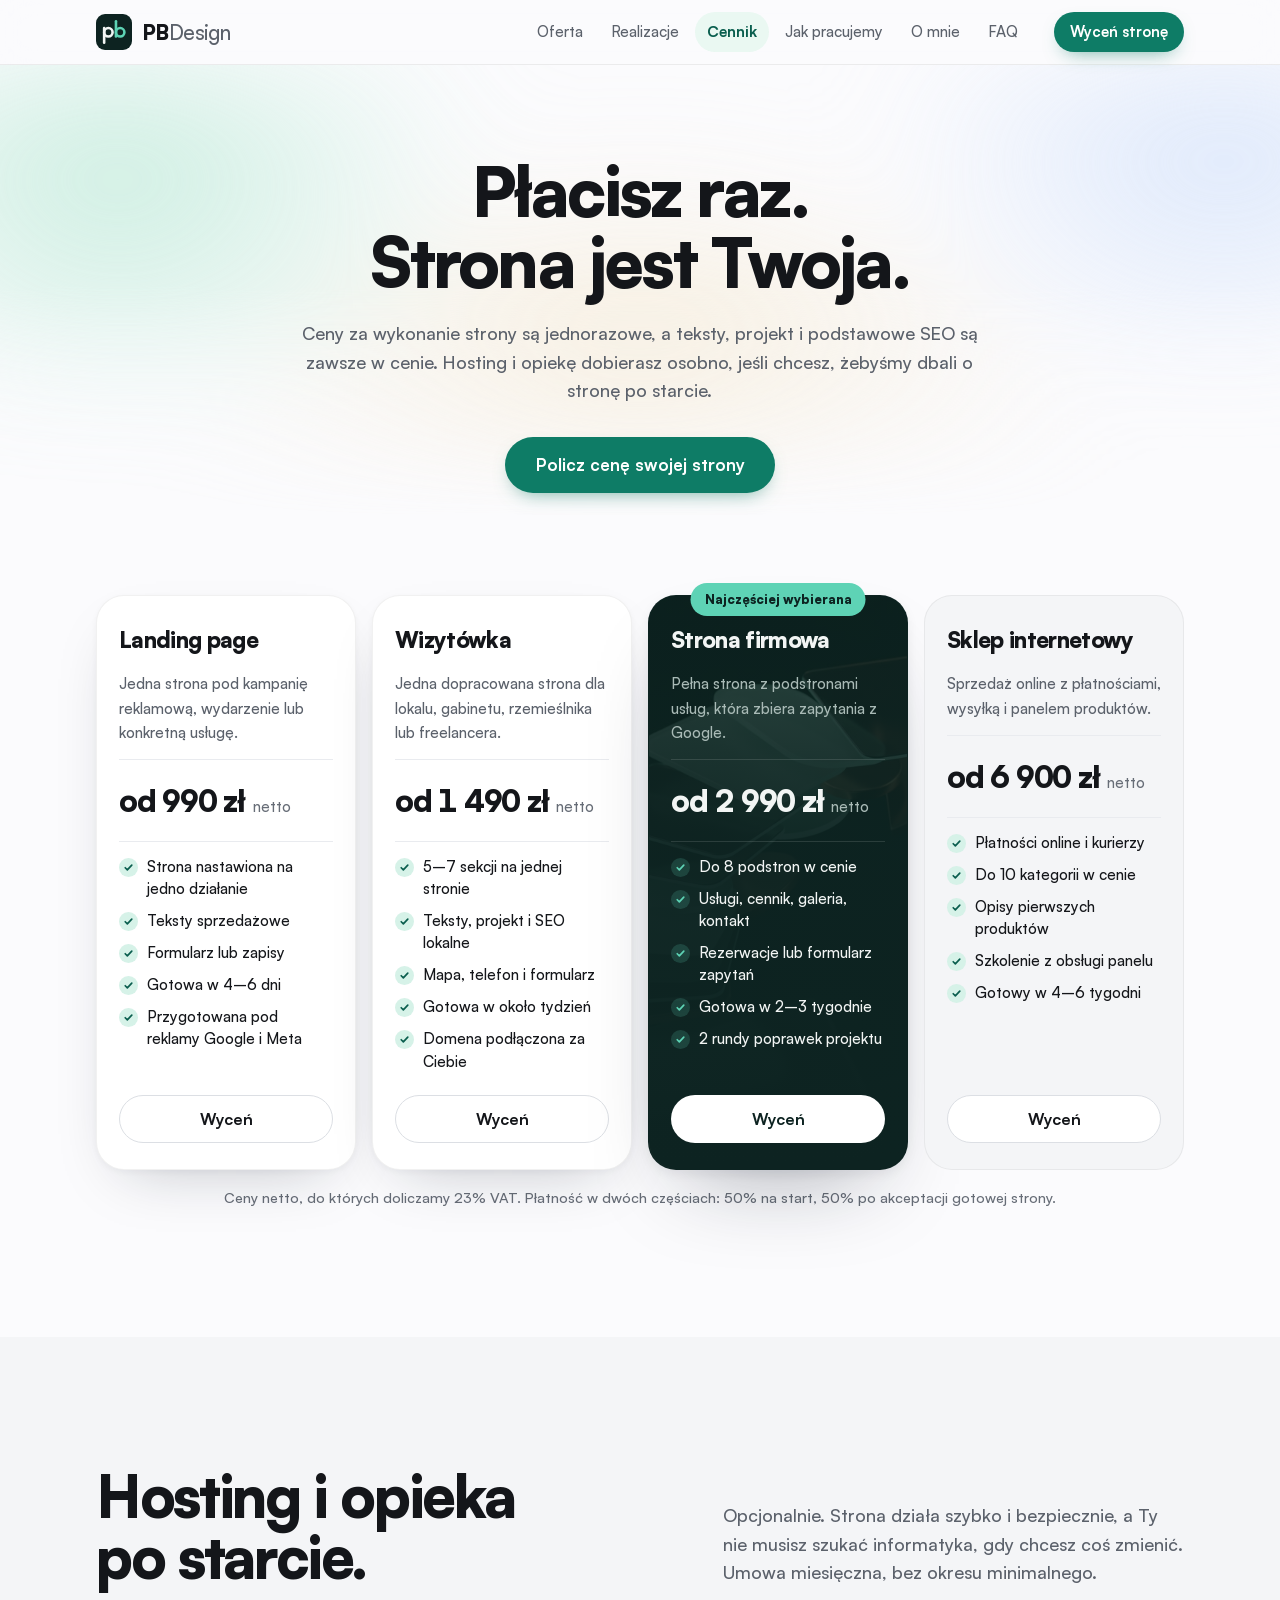
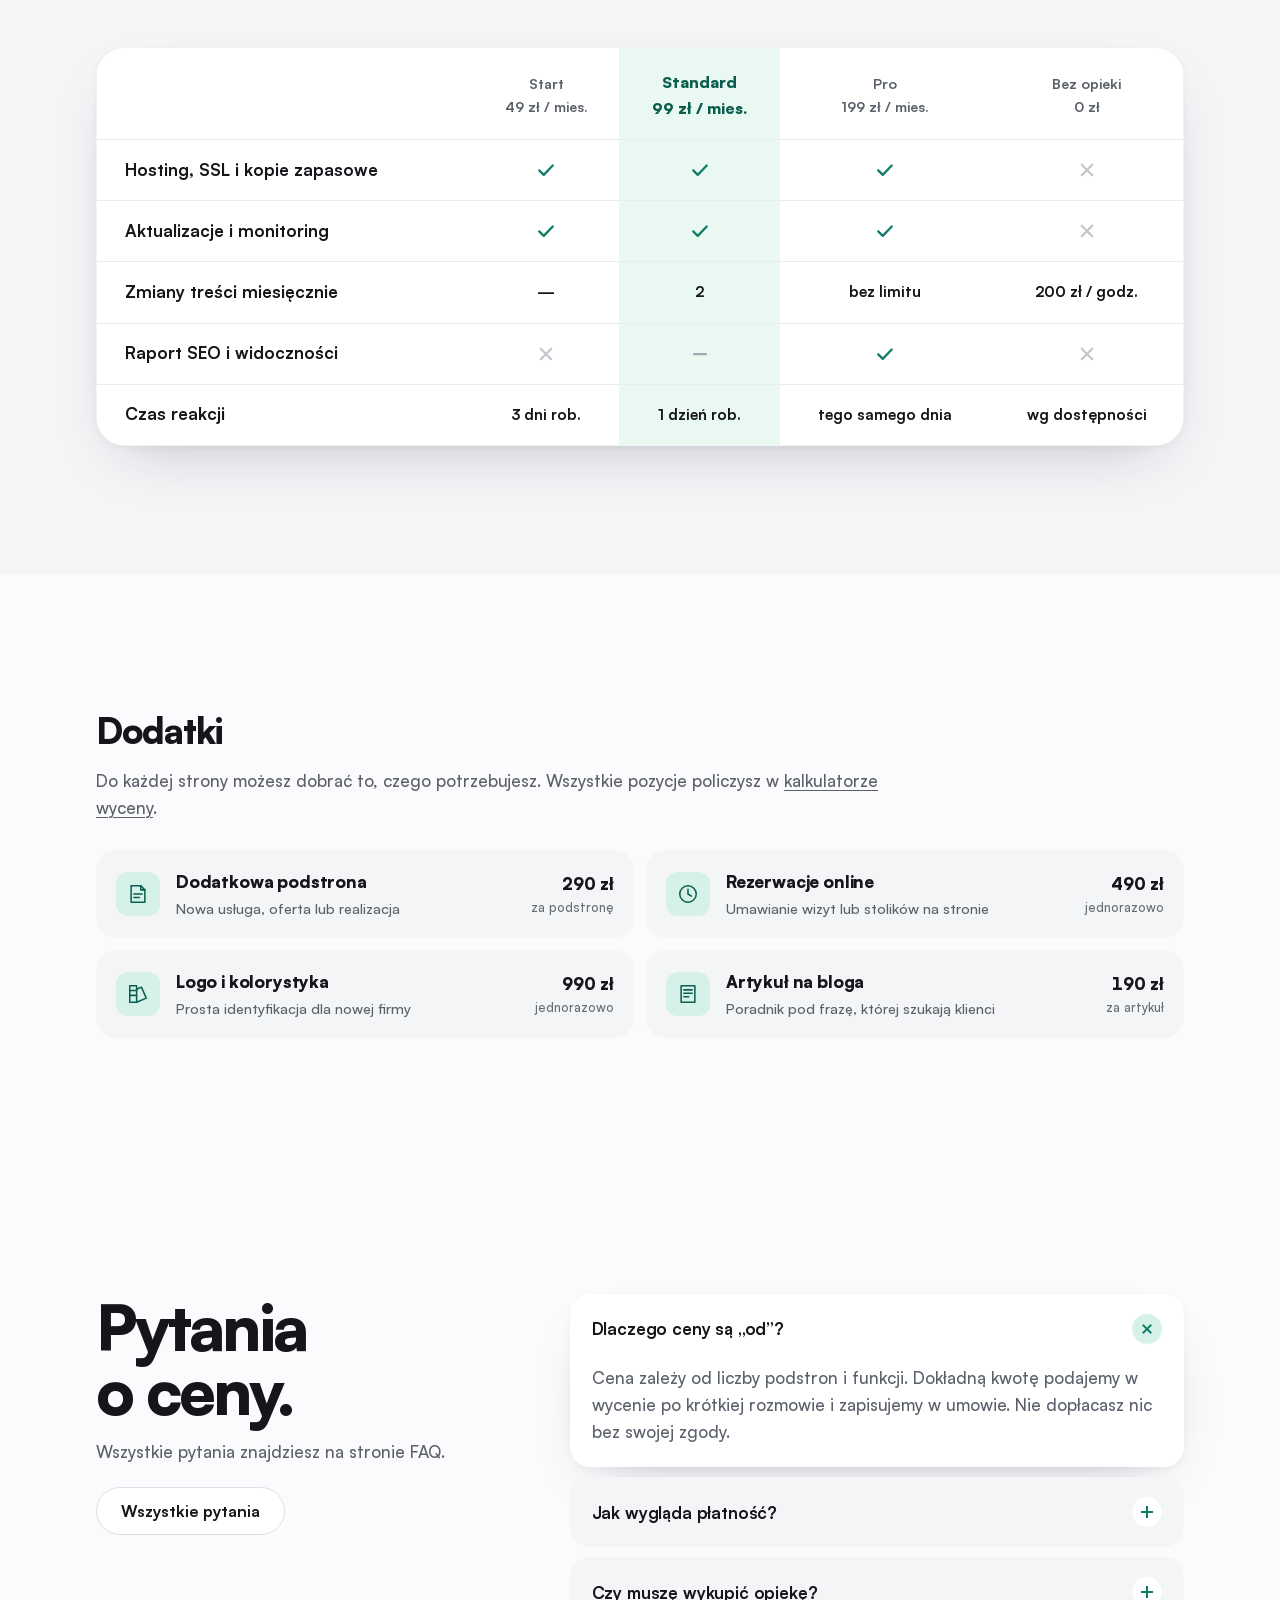
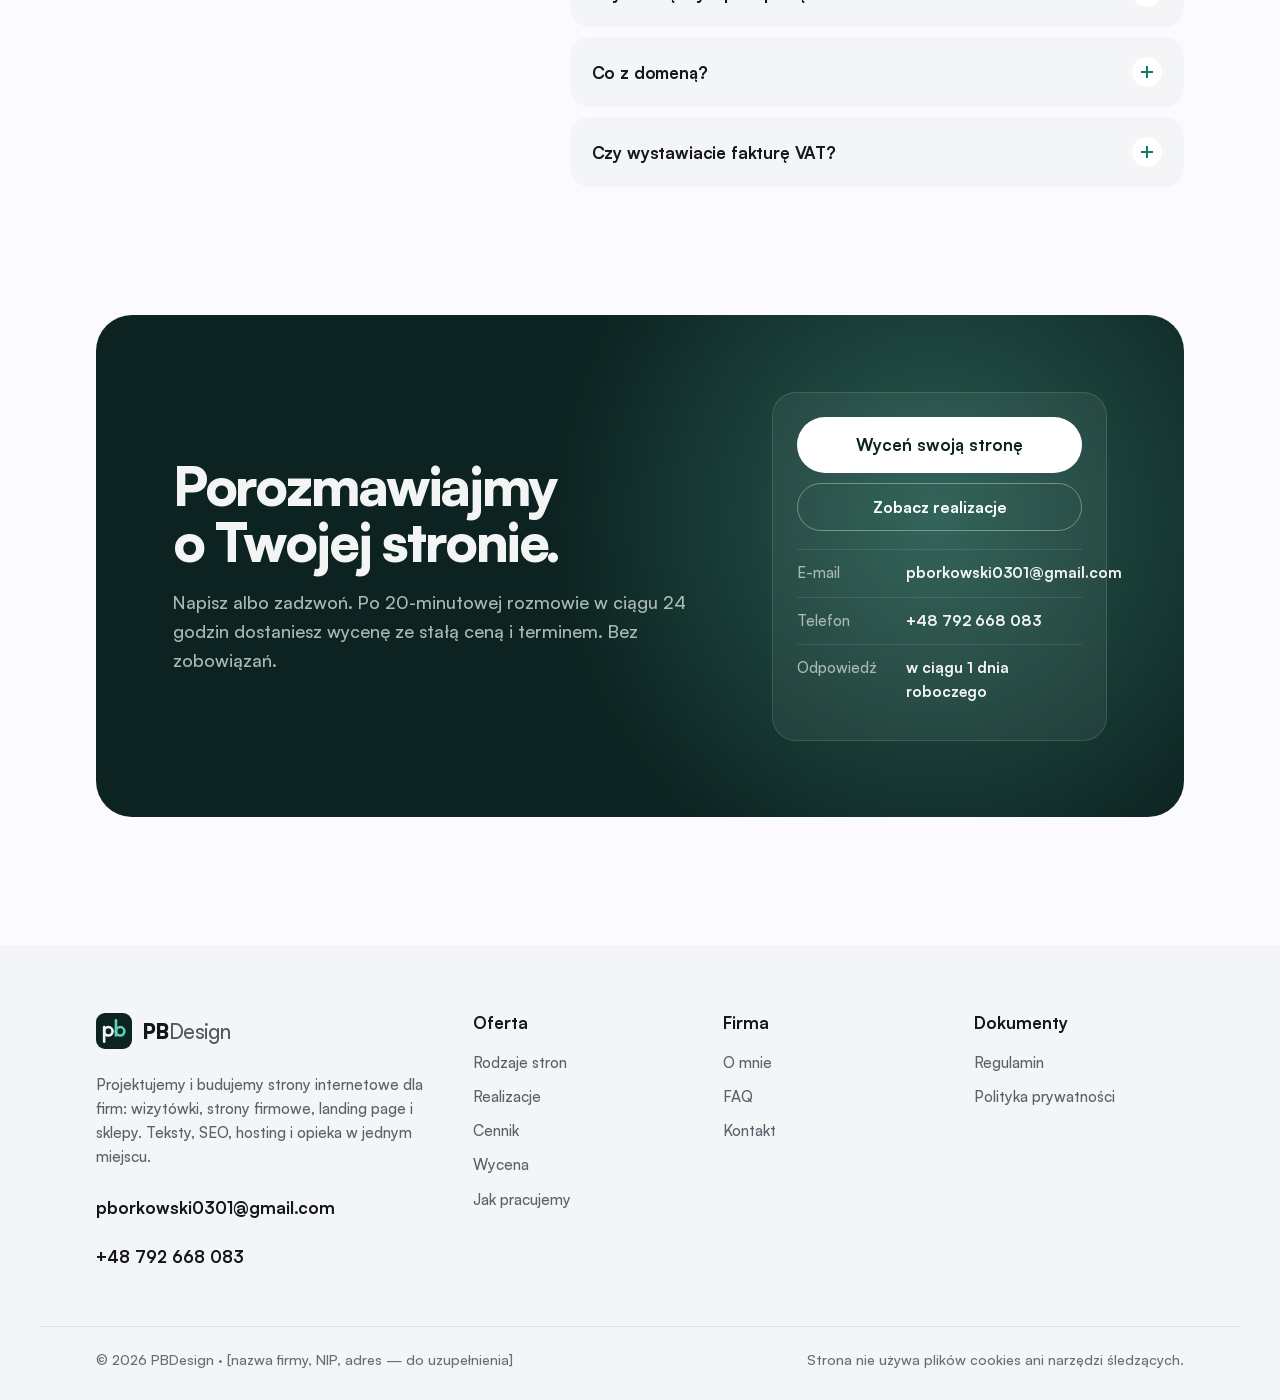
==== cennik.html @ e488c882 "PBDesign: nowa nazwa i logo" ====
<!DOCTYPE html>
<html lang="pl">
<head>
<meta charset="utf-8">
<meta name="viewport" content="width=device-width, initial-scale=1">
<title>Cennik — PBDesign | Ile kosztuje strona internetowa dla firmy</title>
<meta name="description" content="Strona wizytówka od 1 490 zł, strona firmowa od 2 990 zł, sklep internetowy od 6 900 zł netto. Teksty i SEO w cenie. Hosting i opieka od 49 zł miesięcznie.">
<link rel="canonical" href="https://borkowskiprzemo098.github.io/pbdesign/cennik.html">
<meta name="theme-color" content="#FBFBFD">
<meta property="og:type" content="website">
<meta property="og:locale" content="pl_PL">
<meta property="og:title" content="Cennik — PBDesign | Ile kosztuje strona internetowa dla firmy">
<meta property="og:description" content="Strona wizytówka od 1 490 zł, strona firmowa od 2 990 zł, sklep internetowy od 6 900 zł netto. Teksty i SEO w cenie. Hosting i opieka od 49 zł miesięcznie.">
<meta property="og:image" content="https://borkowskiprzemo098.github.io/pbdesign/assets/og.jpg">
<link rel="icon" href="assets/favicon.svg" type="image/svg+xml">
<link rel="preload" href="assets/fonts/satoshi-900.woff2" as="font" type="font/woff2" crossorigin>
<link rel="preload" href="assets/fonts/satoshi-500.woff2" as="font" type="font/woff2" crossorigin>
<link rel="stylesheet" href="styles.css">
</head>
<body class="page-cennik">
<svg width="0" height="0" class="sprite" aria-hidden="true">
  <defs>
    <symbol id="i-stats" viewBox="0 0 32 32"><path d="M5 27h22M8 22v-6M14 22V10M20 22v-9M26 22V6"/></symbol>
    <symbol id="i-consent" viewBox="0 0 32 32"><path d="M16 4 6 8v8c0 6 4.3 10.5 10 12 5.7-1.5 10-6 10-12V8L16 4Z"/><path d="m11.5 16 3.2 3.2L21 13"/></symbol>
    <symbol id="i-seo" viewBox="0 0 32 32"><circle cx="13" cy="13" r="8"/><path d="m19 19 8 8M9.5 15l3-3 2 2 3-3.5"/></symbol>
    <symbol id="i-aivis" viewBox="0 0 32 32"><path d="M3 16s5-9 13-9 13 9 13 9-5 9-13 9S3 16 3 16Z"/><path d="M16 11.5v9M11.5 16h9"/></symbol>
    <symbol id="i-cms" viewBox="0 0 32 32"><path d="M6 4h14l6 6v18H6V4Z"/><path d="M20 4v6h6M10 16h12M10 21h8"/></symbol>
    <symbol id="i-mail" viewBox="0 0 32 32"><path d="M4 7h24v18H4V7Z"/><path d="m4 8 12 10L28 8"/></symbol>
    <symbol id="i-campaign" viewBox="0 0 32 32"><path d="M5 13v6h5l11 6V7L10 13H5Z"/><path d="M10 19l2 7h4l-2-7M25 12v8"/></symbol>
    <symbol id="i-style" viewBox="0 0 32 32"><path d="M4 4h10v24H4V4Z"/><path d="M14 9l7-3 7 16-14 6"/><path d="M4 11h10M4 18h10"/></symbol>
    <symbol id="i-chat" viewBox="0 0 32 32"><path d="M4 5h18v12H11l-5 4v-4H4V5Z"/><path d="M22 11h6v12h-2v4l-5-4h-8v-2"/></symbol>
    <symbol id="i-funnel" viewBox="0 0 32 32"><path d="M4 5h24l-9 11v10l-6 3V16L4 5Z"/></symbol>
    <symbol id="i-share" viewBox="0 0 32 32"><path d="M13 19l6-6"/><path d="M11 14 8 17a4.2 4.2 0 0 0 6 6l3-3M21 18l3-3a4.2 4.2 0 0 0-6-6l-3 3"/></symbol>
    <symbol id="i-ask" viewBox="0 0 32 32"><path d="M4 5h24v17H13l-6 5v-5H4V5Z"/><path d="M10 17v-3M15 17v-6M20 17v-4"/></symbol>
    <symbol id="i-wave" viewBox="0 0 32 32"><path d="M4 16h3M9 11v10M13 7v18M17 12v8M21 9v14M25 14v4M28 16h1"/></symbol>
    <symbol id="i-plug" viewBox="0 0 32 32"><path d="M11 4v7M21 4v7M7 11h18v5a9 9 0 0 1-18 0v-5Z"/><path d="M16 25v4"/></symbol>
    <symbol id="i-lock" viewBox="0 0 32 32"><path d="M7 14h18v14H7V14Z"/><path d="M11 14V9a5 5 0 0 1 10 0v5M16 19v4"/></symbol>
    <symbol id="i-build" viewBox="0 0 32 32"><path d="M4 28h24M7 28V14l9-8 9 8v14"/><path d="M13 28v-8h6v8"/></symbol>
    <symbol id="i-data" viewBox="0 0 32 32"><ellipse cx="16" cy="7" rx="10" ry="3.5"/><path d="M6 7v18c0 2 4.5 3.5 10 3.5S26 27 26 25V7M6 16c0 2 4.5 3.5 10 3.5S26 18 26 16"/></symbol>
    <symbol id="i-people" viewBox="0 0 32 32"><circle cx="11" cy="10" r="4"/><path d="M3 26c0-5 3.6-8 8-8s8 3 8 8"/><path d="M20 15l4 4 5-7"/></symbol>
    <symbol id="i-school" viewBox="0 0 32 32"><path d="m2 12 14-6 14 6-14 6-14-6Z"/><path d="M8 15v7c2.5 2.3 5 3 8 3s5.5-.7 8-3v-7M28 13v9"/></symbol>
    <symbol id="i-yes" viewBox="0 0 32 32"><path d="m7 16.5 6 6L25 10"/></symbol>
    <symbol id="i-no" viewBox="0 0 32 32"><path d="m9 9 14 14M23 9 9 23"/></symbol>
    <symbol id="i-part" viewBox="0 0 32 32"><path d="M8 16h16"/></symbol>
    <symbol id="i-arrow" viewBox="0 0 32 32"><path d="M5 16h21M18 8l8 8-8 8"/></symbol>
    <symbol id="i-chev" viewBox="0 0 32 32"><path d="m12 7 9 9-9 9"/></symbol>
    <symbol id="i-flag" viewBox="0 0 32 32"><path d="M7 29V4M7 5h17l-4 6 4 6H7"/></symbol>
    <symbol id="i-users" viewBox="0 0 32 32"><circle cx="12" cy="11" r="4.5"/><path d="M3 27c0-5 4-8.5 9-8.5s9 3.5 9 8.5M21 6.5a4.5 4.5 0 0 1 0 9M24 19c3 1 5 3.8 5 8"/></symbol>
    <symbol id="i-key" viewBox="0 0 32 32"><circle cx="10" cy="20" r="6"/><path d="m14.5 15.5 12-12M22 8l4 4M18.5 11.5l3 3"/></symbol>
    <symbol id="i-cart" viewBox="0 0 32 32"><path d="M3 5h4l3 15h15l3-10H9"/><circle cx="12" cy="26" r="2"/><circle cx="23" cy="26" r="2"/></symbol>
    <symbol id="i-sheet" viewBox="0 0 32 32"><path d="M5 5h22v22H5V5Z"/><path d="M5 12h22M5 19h22M13 5v22"/></symbol>
    <symbol id="i-bell" viewBox="0 0 32 32"><path d="M8 22V14a8 8 0 0 1 16 0v8l2 3H6l2-3Z"/><path d="M13 28h6"/></symbol>
    <symbol id="i-spark" viewBox="0 0 32 32"><path d="M16 3v7M16 22v7M3 16h7M22 16h7M7 7l5 5M20 20l5 5M25 7l-5 5M12 20l-5 5"/></symbol>
    <symbol id="logo-mark" viewBox="0 0 64 64"><rect width="64" height="64" rx="16" fill="#0D2321"/><g fill="none" stroke-width="4.6" stroke-linecap="round"><path d="M14.5 25v26" stroke="#F2F5F4"/><circle cx="22" cy="32.5" r="7.5" stroke="#F2F5F4"/><path d="M35.5 13v27" stroke="#5ED3B5"/><circle cx="43" cy="32.5" r="7.5" stroke="#5ED3B5"/></g></symbol>
    <symbol id="i-cup" viewBox="0 0 32 32"><path d="M5 12h18v7a7 7 0 0 1-7 7h-4a7 7 0 0 1-7-7v-7Z"/><path d="M23 14h2a3 3 0 0 1 0 6h-2M10 4v4M15 3v5M20 4v4"/></symbol>
    <symbol id="i-bag" viewBox="0 0 32 32"><path d="M8 11a8 8 0 0 1 16 0v15a2 2 0 0 1-2 2H10a2 2 0 0 1-2-2V11Z"/><path d="M12 6V4h8v2M12 18h8v5h-8z"/></symbol>
    <symbol id="i-lamp" viewBox="0 0 32 32"><path d="M9 28h14M16 28V18l-6-8"/><path d="M6 6l8 2-4 7-6-3 2-6Z"/><path d="M12 16l3 3"/></symbol>
    <symbol id="i-copy" viewBox="0 0 32 32"><path d="M10 10h16v18H10z"/><path d="M6 22V4h14"/></symbol>
    <symbol id="i-link" viewBox="0 0 32 32"><path d="M13 19l6-6"/><path d="M11 14 8 17a4.2 4.2 0 0 0 6 6l3-3M21 18l3-3a4.2 4.2 0 0 0-6-6l-3 3"/></symbol>
    <symbol id="i-google" viewBox="0 0 32 32"><circle cx="14" cy="14" r="9"/><path d="m21 21 7 7"/></symbol>
    <symbol id="i-blog" viewBox="0 0 32 32"><path d="M6 4h20v24H6z"/><path d="M10 10h12M10 15h12M10 20h7"/></symbol>
    <symbol id="i-clock" viewBox="0 0 32 32"><circle cx="16" cy="16" r="12"/><path d="M16 9v7l5 3"/></symbol>
  </defs>
</svg>
<a class="skip" href="#main">Przejdź do treści</a>
<header class="bar" id="top">
  <div class="bar__in">
    <a class="brand" href="index.html">
      <svg class="brand__logo" aria-hidden="true"><use href="#logo-mark"/></svg><span class="brand__word">PB<span>Design</span></span>
    </a>
    <nav class="nav" id="nav" aria-label="Główna nawigacja">
      <a href="index.html#oferta" data-nav="oferta">Oferta</a>
      <a href="realizacje.html" data-nav="realizacje">Realizacje</a>
      <a href="cennik.html" data-nav="cennik" aria-current="page">Cennik</a>
      <a href="index.html#jak-pracujemy" data-nav="proces">Jak pracujemy</a>
      <a href="o-mnie.html" data-nav="o-mnie">O mnie</a>
      <a href="faq.html" data-nav="faq">FAQ</a>
      <a class="nav__cta" href="wycena.html">Wyceń stronę</a>
    </nav>
    <a class="pill pill--accent pill--sm bar__cta" href="wycena.html">Wyceń stronę</a>
    <button class="burger" type="button" aria-expanded="false" aria-controls="nav" aria-label="Otwórz menu"><span></span><span></span></button>
  </div>
</header>

<main id="main">
<section class="phero" aria-labelledby="price-h">
  <div class="hero__glow" aria-hidden="true"></div>
  <div class="wrap">
    <h1 id="price-h">Płacisz raz. Strona jest Twoja.</h1>
    <p class="phero__lead">Ceny za wykonanie strony są jednorazowe, a teksty, projekt i podstawowe SEO są zawsze w cenie. Hosting i opiekę dobierasz osobno, jeśli chcesz, żebyśmy dbali o stronę po starcie.</p>
    <div class="hero__actions"><a class="pill pill--accent pill--lg" href="wycena.html">Policz cenę swojej strony</a></div>
  </div>
</section>

<section class="sec sec--tight" aria-labelledby="plans-h">
  <div class="wrap">
    <h2 id="plans-h" class="sr">Rodzaje stron</h2>
    <div class="plans plans--4">
      <article class="plan">
        <h3>Landing page</h3>
        <p class="plan__for">Jedna strona pod kampanię reklamową, wydarzenie lub konkretną usługę.</p>
        <p class="plan__price"><b>od 990 zł</b><span>netto</span></p>
        <ul><li>Strona nastawiona na jedno działanie</li><li>Teksty sprzedażowe</li><li>Formularz lub zapisy</li><li>Gotowa w 4–6 dni</li><li>Przygotowana pod reklamy Google i Meta</li></ul>
        <a class="pill pill--ghost" href="wycena.html">Wyceń</a>
      </article>
      <article class="plan">
        <h3>Wizytówka</h3>
        <p class="plan__for">Jedna dopracowana strona dla lokalu, gabinetu, rzemieślnika lub freelancera.</p>
        <p class="plan__price"><b>od 1 490 zł</b><span>netto</span></p>
        <ul><li>5–7 sekcji na jednej stronie</li><li>Teksty, projekt i SEO lokalne</li><li>Mapa, telefon i formularz</li><li>Gotowa w około tydzień</li><li>Domena podłączona za Ciebie</li></ul>
        <a class="pill pill--ghost" href="wycena.html">Wyceń</a>
      </article>
      <article class="plan plan--hot plan--vid">
        <video class="plan__vid" muted loop playsinline preload="none" poster="assets/video/cards.jpg" aria-hidden="true"><source src="assets/video/cards.mp4" type="video/mp4"></video>
        <span class="plan__badge">Najczęściej wybierana</span>
        <h3>Strona firmowa</h3>
        <p class="plan__for">Pełna strona z podstronami usług, która zbiera zapytania z Google.</p>
        <p class="plan__price"><b>od 2 990 zł</b><span>netto</span></p>
        <ul><li>Do 8 podstron w cenie</li><li>Usługi, cennik, galeria, kontakt</li><li>Rezerwacje lub formularz zapytań</li><li>Gotowa w 2–3 tygodnie</li><li>2 rundy poprawek projektu</li></ul>
        <a class="pill pill--light" href="wycena.html">Wyceń</a>
      </article>
      <article class="plan plan--agency">
        <h3>Sklep internetowy</h3>
        <p class="plan__for">Sprzedaż online z płatnościami, wysyłką i panelem produktów.</p>
        <p class="plan__price"><b>od 6 900 zł</b><span>netto</span></p>
        <ul><li>Płatności online i kurierzy</li><li>Do 10 kategorii w cenie</li><li>Opisy pierwszych produktów</li><li>Szkolenie z obsługi panelu</li><li>Gotowy w 4–6 tygodni</li></ul>
        <a class="pill pill--ghost" href="wycena.html">Wyceń</a>
      </article>
    </div>
    <p class="vat">Ceny netto, do których doliczamy 23% VAT. Płatność w dwóch częściach: 50% na start, 50% po akceptacji gotowej strony.</p>
  </div>
</section>

<section class="sec sec--grey" aria-labelledby="care-h">
  <div class="wrap">
    <div class="head">
      <h2 id="care-h">Hosting i opieka po starcie.</h2>
      <p>Opcjonalnie. Strona działa szybko i bezpiecznie, a Ty nie musisz szukać informatyka, gdy chcesz coś zmienić. Umowa miesięczna, bez okresu minimalnego.</p>
    </div>
    <div class="cmp-wrap" tabindex="0" role="region" aria-label="Porównanie pakietów opieki">
      <table class="cmp cmp--plans">
        <thead><tr><th scope="col"><span class="sr">Co obejmuje</span></th><th scope="col">Start<br>49 zł / mies.</th><th scope="col" class="us">Standard<br>99 zł / mies.</th><th scope="col">Pro<br>199 zł / mies.</th><th scope="col">Bez opieki<br>0 zł</th></tr></thead>
        <tbody>
          <tr><th scope="row">Hosting, SSL i kopie zapasowe</th><td data-l="Start"><svg class="mk mk--yes" role="img" aria-label="tak"><use href="#i-yes"/></svg></td><td class="us" data-l="Standard"><svg class="mk mk--yes" role="img" aria-label="tak"><use href="#i-yes"/></svg></td><td data-l="Pro"><svg class="mk mk--yes" role="img" aria-label="tak"><use href="#i-yes"/></svg></td><td data-l="Bez opieki"><svg class="mk mk--no" role="img" aria-label="nie, przekazujemy pliki"><use href="#i-no"/></svg></td></tr>
          <tr><th scope="row">Aktualizacje i monitoring</th><td data-l="Start"><svg class="mk mk--yes" role="img" aria-label="tak"><use href="#i-yes"/></svg></td><td class="us" data-l="Standard"><svg class="mk mk--yes" role="img" aria-label="tak"><use href="#i-yes"/></svg></td><td data-l="Pro"><svg class="mk mk--yes" role="img" aria-label="tak"><use href="#i-yes"/></svg></td><td data-l="Bez opieki"><svg class="mk mk--no" role="img" aria-label="nie"><use href="#i-no"/></svg></td></tr>
          <tr><th scope="row">Zmiany treści miesięcznie</th><td data-l="Start">—</td><td class="us" data-l="Standard"><b>2</b></td><td data-l="Pro">bez limitu</td><td data-l="Bez opieki">200 zł / godz.</td></tr>
          <tr><th scope="row">Raport SEO i widoczności</th><td data-l="Start"><svg class="mk mk--no" role="img" aria-label="nie"><use href="#i-no"/></svg></td><td class="us" data-l="Standard"><svg class="mk mk--part" role="img" aria-label="co kwartał"><use href="#i-part"/></svg></td><td data-l="Pro"><svg class="mk mk--yes" role="img" aria-label="co miesiąc"><use href="#i-yes"/></svg></td><td data-l="Bez opieki"><svg class="mk mk--no" role="img" aria-label="nie"><use href="#i-no"/></svg></td></tr>
          <tr><th scope="row">Czas reakcji</th><td data-l="Start">3 dni rob.</td><td class="us" data-l="Standard">1 dzień rob.</td><td data-l="Pro">tego samego dnia</td><td data-l="Bez opieki">wg dostępności</td></tr>
        </tbody>
      </table>
    </div>
  </div>
</section>

<section class="sec" aria-labelledby="add-h">
  <div class="wrap">
    <h2 id="add-h" class="sub-h">Dodatki</h2>
    <p class="sub-p">Do każdej strony możesz dobrać to, czego potrzebujesz. Wszystkie pozycje policzysz w <a href="wycena.html">kalkulatorze wyceny</a>.</p>
    <div class="addons">
      <div class="addon addon--g"><span class="tile-ic"><svg class="ic"><use href="#i-cms"/></svg></span><div><h3>Dodatkowa podstrona</h3><p>Nowa usługa, oferta lub realizacja</p></div><b>290 zł<small>za podstronę</small></b></div>
      <div class="addon addon--g"><span class="tile-ic"><svg class="ic"><use href="#i-clock"/></svg></span><div><h3>Rezerwacje online</h3><p>Umawianie wizyt lub stolików na stronie</p></div><b>490 zł<small>jednorazowo</small></b></div>
      <div class="addon addon--g"><span class="tile-ic"><svg class="ic"><use href="#i-style"/></svg></span><div><h3>Logo i kolorystyka</h3><p>Prosta identyfikacja dla nowej firmy</p></div><b>990 zł<small>jednorazowo</small></b></div>
      <div class="addon addon--g"><span class="tile-ic"><svg class="ic"><use href="#i-blog"/></svg></span><div><h3>Artykuł na bloga</h3><p>Poradnik pod frazę, której szukają klienci</p></div><b>190 zł<small>za artykuł</small></b></div>
    </div>
  </div>
</section>

<section class="sec" aria-labelledby="pfaq-h">
  <div class="wrap faq">
    <div class="faq__head">
      <h2 id="pfaq-h">Pytania o ceny.</h2>
      <p>Wszystkie pytania znajdziesz na stronie FAQ.</p>
      <a class="pill pill--ghost" href="faq.html">Wszystkie pytania</a>
    </div>
    <div class="faq__list">
      <details open><summary>Dlaczego ceny są „od”?</summary><p>Cena zależy od liczby podstron i funkcji. Dokładną kwotę podajemy w wycenie po krótkiej rozmowie i zapisujemy w umowie. Nie dopłacasz nic bez swojej zgody.</p></details>
      <details><summary>Jak wygląda płatność?</summary><p>50% przy podpisaniu umowy, 50% po akceptacji gotowej strony, przed publikacją. Przy sklepach możliwy podział na trzy raty.</p></details>
      <details><summary>Czy muszę wykupić opiekę?</summary><p>Nie. Możesz przenieść stronę na własny hosting, przekażemy wszystkie pliki i dostępy.</p></details>
      <details><summary>Co z domeną?</summary><p>Domena jest rejestrowana na Ciebie. Jeśli już ją masz, podłączymy ją. Nową pomożemy kupić; to zwykle kilkadziesiąt złotych rocznie.</p></details>
      <details><summary>Czy wystawiacie fakturę VAT?</summary><p>Tak, po każdej płatności.</p></details>
    </div>
  </div>
</section>
<section class="cta-sec" id="kontakt" aria-labelledby="cta-h">
  <div class="wrap">
    <div class="cta">
      <div class="cta__copy">
        <h2 id="cta-h">Porozmawiajmy o Twojej stronie.</h2>
        <p>Napisz albo zadzwoń. Po 20-minutowej rozmowie w ciągu 24 godzin dostaniesz wycenę ze stałą ceną i terminem. Bez zobowiązań.</p>
      </div>
      <div class="cta__card">
        <a class="pill pill--light pill--lg pill--block" href="wycena.html">Wyceń swoją stronę</a>
        <a class="pill pill--outline-light pill--block" href="realizacje.html">Zobacz realizacje</a>
        <dl>
          <div><dt>E-mail</dt><dd><a href="mailto:pborkowski0301@gmail.com">pborkowski0301@gmail.com</a></dd></div>
          <div><dt>Telefon</dt><dd><a href="tel:+48792668083">+48 792 668 083</a></dd></div>
          <div><dt>Odpowiedź</dt><dd>w ciągu 1 dnia roboczego</dd></div>
        </dl>
      </div>
    </div>
  </div>
</section>

</main>
<footer class="foot">
  <div class="wrap foot__grid">
    <div>
      <a class="brand" href="index.html"><svg class="brand__logo" aria-hidden="true"><use href="#logo-mark"/></svg><span class="brand__word">PB<span>Design</span></span></a>
      <p class="foot__about">Projektujemy i budujemy strony internetowe dla firm: wizytówki, strony firmowe, landing page i sklepy. Teksty, SEO, hosting i opieka w jednym miejscu.</p>
      <p class="foot__contact"><a href="mailto:pborkowski0301@gmail.com">pborkowski0301@gmail.com</a><a href="tel:+48792668083">+48 792 668 083</a></p>
    </div>
    <nav aria-label="Oferta"><p class="foot__h">Oferta</p><a href="index.html#oferta">Rodzaje stron</a><a href="realizacje.html">Realizacje</a><a href="cennik.html">Cennik</a><a href="wycena.html">Wycena</a><a href="index.html#jak-pracujemy">Jak pracujemy</a></nav>
    <nav aria-label="Firma"><p class="foot__h">Firma</p><a href="o-mnie.html">O mnie</a><a href="faq.html">FAQ</a><a href="#kontakt">Kontakt</a></nav>
    <nav aria-label="Dokumenty"><p class="foot__h">Dokumenty</p><a href="regulamin.html">Regulamin</a><a href="polityka-prywatnosci.html">Polityka prywatności</a></nav>
  </div>
  <div class="wrap foot__legal"><span>© 2026 PBDesign · [nazwa firmy, NIP, adres — do uzupełnienia]</span><span>Strona nie używa plików cookies ani narzędzi śledzących.</span></div>
</footer>


<script src="app.js" defer></script>
</body>
</html>
---- styles.css ----
/* MODERA — jasny bento (inspiracja: oryginał + portfolio PBDesign) */
@font-face{font-family:"Satoshi";src:url(assets/fonts/satoshi-500.woff2) format("woff2");font-weight:400 500;font-style:normal;font-display:swap}
@font-face{font-family:"Satoshi";src:url(assets/fonts/satoshi-700.woff2) format("woff2");font-weight:600 700;font-style:normal;font-display:swap}
@font-face{font-family:"Satoshi";src:url(assets/fonts/satoshi-900.woff2) format("woff2");font-weight:800 900;font-style:normal;font-display:swap}
@view-transition{navigation:auto}
::view-transition-old(root),::view-transition-new(root){animation-duration:.28s;animation-timing-function:cubic-bezier(.22,1,.36,1)}
:root{
  --paper:#FBFBFD;
  --grey:#F4F5F7;
  --grey-2:#E9EBEF;
  --line:#DCDFE4;
  --ink:#14161A;
  --ink-2:#5B616B;
  --ink-3:#676D77;
  --accent:#0E7C66;
  --accent-deep:#0A5E4E;
  --accent-hi:#5ED3B5;
  --mint:#D6F2E8;
  --mint-2:#EAF8F2;
  --sky:#DDE8FB;
  --dark:#0D2321;
  --dark-2:#14332F;
  --on-dark:#F2F5F4;
  --on-dark-2:#A9BAB6;
  --up:#0E7C66;
  --down:#C2410C;

  --f:"Satoshi",-apple-system,BlinkMacSystemFont,"Segoe UI",system-ui,sans-serif;
  --wrap:1200px;
  --gut:clamp(16px,5vw,56px);
  --sec:clamp(80px,10vw,140px);
  --r:28px;
  --r-sm:18px;
  --ease:cubic-bezier(.22,1,.36,1);
  --shadow:0 2px 6px rgba(16,24,40,.04),0 24px 60px -30px rgba(16,24,40,.28);
  --shadow-lg:0 4px 12px rgba(16,24,40,.06),0 40px 90px -40px rgba(16,24,40,.38);
  color-scheme:light;
}
*,*::before,*::after{box-sizing:border-box}
html{scroll-behavior:smooth;scroll-padding-top:80px;-webkit-text-size-adjust:100%}
body{margin:0;background:var(--paper);color:var(--ink);font:500 1.0625rem/1.6 var(--f);-webkit-font-smoothing:antialiased;overflow-x:hidden}
img,video,svg{display:block;max-width:100%}
a{color:inherit;text-underline-offset:.2em}
h1,h2,h3{margin:0;font-weight:900;letter-spacing:-.03em;text-wrap:balance}
p{margin:0}
::selection{background:var(--accent);color:#fff}
:focus-visible{outline:3px solid var(--accent);outline-offset:3px}
.sec--dark :focus-visible,.cta :focus-visible{outline-color:var(--accent-hi)}
html{scrollbar-color:#C4C8CF var(--paper)}
::-webkit-scrollbar{width:11px;height:11px}
::-webkit-scrollbar-track{background:var(--paper)}
::-webkit-scrollbar-thumb{background:#C4C8CF;border-radius:99px;border:3px solid var(--paper)}
.sr{position:absolute;width:1px;height:1px;overflow:hidden;clip:rect(0 0 0 0);white-space:nowrap}
.skip{position:absolute;left:12px;top:-60px;z-index:100;background:var(--ink);color:#fff;padding:10px 16px;border-radius:99px;font-weight:700}
.skip:focus{top:12px}
.sprite{position:absolute}
.ic{width:1.1em;height:1.1em;fill:none;stroke:currentColor;stroke-width:2.2;stroke-linecap:round;stroke-linejoin:round;flex:none}
.wrap{max-width:var(--wrap);margin:0 auto;padding:0 var(--gut)}
.accent{color:var(--accent)}
b,strong{font-weight:700}

/* ---------- buttons ---------- */
.pill{display:inline-flex;align-items:center;justify-content:center;gap:.5em;min-height:48px;padding:.8em 1.5em;border-radius:999px;font:700 1rem/1 var(--f);text-decoration:none;border:0;cursor:pointer;transition:background-color .2s,transform .3s var(--ease),box-shadow .3s var(--ease)}
.pill--sm{min-height:40px;padding:.6em 1.1em;font-size:.92rem}
.pill--lg{min-height:56px;padding:.9em 1.8em;font-size:1.06rem}
.pill--block{width:100%}
.pill--accent{background:var(--accent);color:#fff;box-shadow:0 8px 20px -10px rgba(14,124,102,.7)}
.pill--accent:hover{background:var(--accent-deep);transform:translateY(-2px);box-shadow:0 14px 28px -12px rgba(14,124,102,.8)}
.pill--light{background:#fff;color:var(--dark)}
.pill--light:hover{background:var(--mint);transform:translateY(-2px)}
.pill:active{transform:translateY(0) scale(.98)}
.textlink{display:inline-flex;align-items:center;gap:.3em;font-weight:700;color:var(--accent);text-decoration:none}
.textlink .ic{width:.95em;height:.95em;stroke-width:3;transition:transform .3s var(--ease)}
.textlink:hover .ic{transform:translateX(4px)}
.textlink:hover{color:var(--accent-deep)}
.textlink--light{color:var(--accent-hi)}
.textlink--light:hover{color:#fff}

/* ---------- header ---------- */
.bar{position:sticky;top:0;z-index:50;background:rgba(251,251,253,.82);-webkit-backdrop-filter:saturate(1.8) blur(18px);backdrop-filter:saturate(1.8) blur(18px);border-bottom:1px solid rgba(20,22,26,.07)}
.bar__in{max-width:var(--wrap);margin:0 auto;padding:0 var(--gut);height:64px;display:flex;align-items:center;gap:24px}
.brand{display:inline-flex;align-items:center;gap:10px;text-decoration:none;color:var(--ink)}
.brand__mark{display:grid;place-items:center;width:32px;height:32px;border-radius:10px;background:var(--dark);color:var(--accent-hi);font:900 1.05rem/1 var(--f)}
.brand__word{font:900 1.2rem/1 var(--f);letter-spacing:.02em}
.nav{display:flex;align-items:center;gap:4px;margin-left:auto}
.nav a{padding:8px 12px;border-radius:99px;font-size:.95rem;font-weight:500;text-decoration:none;color:var(--ink-2);transition:color .2s,background-color .2s}
.nav a:hover{color:var(--ink);background:var(--grey)}
.nav__cta{display:none}
.burger{display:none;margin-left:auto;width:44px;height:44px;border:0;border-radius:99px;background:var(--grey);cursor:pointer;flex-direction:column;justify-content:center;gap:6px;padding:0 13px}
.burger span{display:block;height:2px;background:var(--ink);border-radius:2px;transition:transform .35s var(--ease)}
.burger[aria-expanded="true"] span:first-child{transform:translateY(4px) rotate(45deg)}
.burger[aria-expanded="true"] span:last-child{transform:translateY(-4px) rotate(-45deg)}

/* ---------- hero ---------- */
.hero{position:relative;padding:clamp(56px,8vw,104px) 0 clamp(64px,7vw,96px);overflow:hidden;isolation:isolate}
.hero__glow{position:absolute;inset:-10% -10% auto;height:900px;z-index:-1;pointer-events:none;
  background:
   radial-gradient(38% 46% at 14% 22%,var(--mint) 0,transparent 70%),
   radial-gradient(34% 40% at 88% 16%,var(--sky) 0,transparent 70%),
   radial-gradient(40% 40% at 60% 70%,#F3EEDF 0,transparent 70%);
  filter:blur(10px);opacity:.9}
.hero__copy{text-align:center;display:flex;flex-direction:column;align-items:center}
.hero h1{font-size:clamp(2.6rem,6.4vw,5.6rem);line-height:1.02;letter-spacing:-.04em;max-width:15ch}
.hero__lead{max-width:40em;margin-top:24px;font-size:clamp(1.06rem,1.5vw,1.25rem);color:var(--ink-2);line-height:1.55}
.hero__actions{display:flex;flex-wrap:wrap;align-items:center;justify-content:center;gap:12px 28px;margin-top:32px}

.stage{position:relative;max-width:980px;margin:clamp(48px,6vw,72px) auto 0;padding:0 clamp(0px,6vw,90px)}
.browser{margin:0;background:#fff;border-radius:22px;box-shadow:var(--shadow-lg);overflow:hidden;border:1px solid rgba(20,22,26,.06)}
.browser__bar{display:flex;align-items:center;gap:7px;padding:12px 16px;background:#F7F8FA;border-bottom:1px solid var(--grey-2)}
.browser__bar i{width:11px;height:11px;border-radius:50%;background:#E1E3E8}
.browser__bar span{margin:0 auto;font-size:.82rem;color:var(--ink-3);background:#fff;border:1px solid var(--grey-2);border-radius:99px;padding:4px 18px}
.browser__screen{aspect-ratio:16/9;background:#E8EAEE}
.browser__video{width:100%;height:100%;object-fit:cover}

.float{position:absolute;background:rgba(255,255,255,.92);-webkit-backdrop-filter:blur(14px);backdrop-filter:blur(14px);border:1px solid rgba(20,22,26,.06);border-radius:20px;box-shadow:var(--shadow);padding:16px 18px;animation:bob 7s ease-in-out infinite}
.float__title{font-size:.8rem;font-weight:700;color:var(--ink-3);letter-spacing:.01em}
.float--build{left:0;top:18%;width:250px}
.float--kpi{right:0;top:6%;width:230px;animation-delay:-2.5s}
.float--chat{right:2%;bottom:-8%;width:300px;animation-delay:-4.5s;padding:14px}
@keyframes bob{0%,100%{transform:translateY(0)}50%{transform:translateY(-8px)}}
.days{list-style:none;margin:12px 0 10px;padding:0;display:grid;grid-template-columns:repeat(5,1fr);gap:5px}
.days li{text-align:center;font-size:.8rem;font-weight:700;padding:8px 0;border-radius:10px;background:var(--grey);color:var(--ink-3)}
.days .is-done{background:var(--mint);color:var(--accent-deep)}
.days .is-now{background:var(--accent);color:#fff}
.float__meta{display:flex;align-items:center;gap:7px;font-size:.8rem;color:var(--ink-2)}
.dot{width:7px;height:7px;border-radius:50%;background:var(--accent);box-shadow:0 0 0 4px var(--mint);animation:pulse 2s ease-in-out infinite}
@keyframes pulse{50%{box-shadow:0 0 0 7px rgba(214,242,232,.4)}}
.float__num{margin-top:4px;font-size:1.45rem;font-weight:900;letter-spacing:-.02em;font-variant-numeric:tabular-nums}
.float__num em{font-style:normal;font-size:.8rem;font-weight:700;color:var(--up);background:var(--mint-2);border-radius:99px;padding:3px 7px;vertical-align:4px;margin-left:4px}
.minibars{display:flex;align-items:flex-end;gap:5px;height:54px;margin-top:10px}
.minibars i{flex:1;height:var(--h);background:var(--grey-2);border-radius:5px}
.minibars .is-hot{background:var(--accent)}
.bubble{font-size:.86rem;line-height:1.45;padding:10px 12px;border-radius:14px 14px 14px 4px;background:var(--grey);color:var(--ink)}
.bubble--me{margin:0 0 8px auto;width:fit-content;background:var(--accent);color:#fff;border-radius:14px 14px 4px 14px;font-weight:700}

.stats{list-style:none;margin:clamp(72px,8vw,104px) auto 0;padding:0;display:grid;grid-template-columns:repeat(4,1fr);background:#fff;border-radius:var(--r);box-shadow:var(--shadow);border:1px solid rgba(20,22,26,.05)}
.stats li{padding:26px 28px;display:flex;flex-direction:column;gap:6px}
.stats li+li{border-left:1px solid var(--grey-2)}
.stats b{font-size:clamp(1.9rem,3vw,2.6rem);font-weight:900;letter-spacing:-.035em;line-height:1;color:var(--ink);font-variant-numeric:tabular-nums}
.stats li:first-child b{color:var(--accent)}
.stats span{font-size:.95rem;color:var(--ink-2);line-height:1.4}

/* ---------- tools marquee ---------- */
.tools{padding:8px 0 56px}
.tools__label{text-align:center;font-size:.92rem;color:var(--ink-3);margin-bottom:18px}
.marquee{display:flex;overflow:hidden;-webkit-mask-image:linear-gradient(90deg,transparent,#000 12%,#000 88%,transparent);mask-image:linear-gradient(90deg,transparent,#000 12%,#000 88%,transparent)}
.marquee__track{list-style:none;margin:0;padding:0;display:flex;flex:none;gap:48px;padding-right:48px;animation:slide 48s linear infinite}
.marquee__track li{font-size:1.25rem;font-weight:700;color:var(--ink-3);white-space:nowrap;letter-spacing:-.01em}
.marquee:hover .marquee__track{animation-play-state:paused}
@keyframes slide{to{transform:translateX(-100%)}}

/* ---------- sections ---------- */
.sec{padding:var(--sec) 0}
.sec--grey{background:var(--grey)}
.sec--dark{background:var(--dark);color:var(--on-dark)}
.head{display:grid;grid-template-columns:minmax(0,1.1fr) minmax(0,.9fr);gap:20px 64px;align-items:end;margin-bottom:clamp(40px,5vw,60px)}
.head h2{font-size:clamp(2.2rem,4.6vw,4rem);line-height:1.04;letter-spacing:-.04em}
.head p{font-size:1.12rem;color:var(--ink-2);max-width:34em}
.head--light p{color:var(--on-dark-2)}
.badge{display:inline-block;margin-left:4px;padding:3px 10px;border-radius:99px;background:var(--dark-2);color:var(--accent-hi);font-size:.8rem;font-weight:700;vertical-align:2px}
.tile__cat{font-size:.85rem;font-weight:700;color:var(--accent);margin-bottom:10px}
.tile-ic{display:grid;place-items:center;width:52px;height:52px;border-radius:16px;background:var(--mint);color:var(--accent-deep)}
.tile-ic .ic{width:26px;height:26px;stroke-width:2}

/* ---------- problems ---------- */
.probs{display:grid;grid-template-columns:repeat(2,1fr);gap:20px}
.prob{background:#fff;border-radius:var(--r);padding:clamp(26px,3vw,38px);display:flex;flex-direction:column;gap:12px;transition:transform .4s var(--ease),box-shadow .4s var(--ease)}
.prob:hover{transform:translateY(-4px);box-shadow:var(--shadow)}
.prob h3{font-size:1.6rem;line-height:1.1;margin-top:8px}
.prob>p{color:var(--ink-2)}
.prob__fix{margin-top:auto!important;padding-top:16px;border-top:1px solid var(--grey-2);color:var(--ink)!important;font-weight:500}
.prob__fix b{display:block;font-size:.82rem;color:var(--accent);margin-bottom:4px}

/* ---------- bento ---------- */
.bento{display:grid;grid-template-columns:repeat(12,1fr);gap:20px}
.tile{position:relative;border-radius:var(--r);overflow:hidden;background:var(--grey);min-height:420px;display:flex;flex-direction:column;transition:transform .45s var(--ease),box-shadow .45s var(--ease)}
.tile:hover{transform:translateY(-4px);box-shadow:var(--shadow-lg)}
.tile__copy{position:relative;z-index:1;padding:clamp(26px,3vw,40px);display:flex;flex-direction:column;gap:12px;max-width:34em}
.tile h3{font-size:clamp(1.7rem,2.6vw,2.3rem);line-height:1.06}
.tile__copy>p:not(.tile__cat){color:var(--ink-2)}
.tile .textlink{margin-top:6px}
.tile--portal{grid-column:span 7}
.tile__media--video{margin:auto clamp(26px,3vw,40px) 0;border-radius:18px 18px 0 0;overflow:hidden;aspect-ratio:16/9;box-shadow:var(--shadow);background:#DDE0E4}
.tile__media--video video{width:100%;height:100%;object-fit:cover}
.tile--dark{background:var(--dark);color:var(--on-dark)}
.tile--dark .tile__cat{color:var(--accent-hi)}
.tile--dark .tile__copy>p:not(.tile__cat){color:var(--on-dark-2)}
.tile--dash{grid-column:span 5}
.dashmini{margin:auto clamp(26px,3vw,40px) clamp(26px,3vw,40px);display:grid;grid-template-columns:1fr 1fr;gap:10px}
.dashmini>div{background:var(--dark-2);border-radius:16px;padding:14px 16px;display:flex;flex-direction:column;gap:2px}
.dashmini span{font-size:.8rem;color:var(--on-dark-2)}
.dashmini b{font-size:1.5rem;font-weight:900;letter-spacing:-.02em;font-variant-numeric:tabular-nums}
.dashmini em{font-style:normal;font-size:.8rem;font-weight:700}
.dashmini .up{color:var(--accent-hi)}.dashmini .down{color:#FDBA8C}
.dashmini__alert{grid-column:1/-1;flex-direction:row!important;align-items:center;gap:10px!important;font-size:.9rem;color:var(--on-dark);background:rgba(94,211,181,.12)!important;border:1px solid rgba(94,211,181,.3)}
.dashmini__alert::before{content:"";width:8px;height:8px;border-radius:50%;background:#FDBA8C;flex:none}
.tile--photo{grid-column:span 6;min-height:640px;color:#fff;justify-content:flex-end}
.tile--photo img{position:absolute;inset:0;width:100%;height:62%;object-fit:cover;object-position:center 22%;transition:transform 1.2s var(--ease)}
.tile--photo{background:var(--dark)}
.tile--photo:hover img{transform:scale(1.04)}
.tile--photo::after{content:"";position:absolute;left:0;right:0;top:0;height:62%;background:linear-gradient(180deg,rgba(13,35,33,0) 55%,var(--dark) 100%)}
.tile--photo .tile__cat{color:var(--accent-hi)}
.tile--photo .tile__copy>p:not(.tile__cat){color:rgba(255,255,255,.86)}

/* ---------- configurator ---------- */
.cfg{display:grid;grid-template-columns:minmax(0,1.08fr) minmax(0,.92fr);gap:clamp(24px,3.5vw,48px);align-items:start}
.cfg__plates{display:grid;grid-template-columns:repeat(3,1fr);gap:12px}
.mod{position:relative;display:flex;flex-direction:column;align-items:flex-start;gap:12px;min-height:124px;padding:16px;background:#fff;color:var(--ink);border:2px solid transparent;border-radius:var(--r-sm);text-align:left;font:inherit;cursor:pointer;transition:border-color .25s,transform .35s var(--ease),box-shadow .35s var(--ease)}
.mod:hover{transform:translateY(-3px);box-shadow:var(--shadow)}
.mod__ic{display:grid;place-items:center;width:40px;height:40px;border-radius:12px;background:var(--grey);color:var(--ink-2);transition:background-color .25s,color .25s}
.mod__ic .ic{width:22px;height:22px;stroke-width:2}
.mod__name{font-size:.95rem;font-weight:700;line-height:1.2;letter-spacing:-.01em}
.mod__no{font-size:.8rem;font-weight:700;color:var(--ink-3);letter-spacing:.04em}
.mod__state{position:absolute;right:12px;top:12px;width:22px;height:22px;border-radius:50%;border:2px solid var(--grey-2);display:grid;place-items:center;transition:background-color .25s,border-color .25s,transform .4s var(--ease)}
.mod__state svg{width:13px;height:13px;stroke:#fff;stroke-width:4;fill:none;stroke-linecap:round;stroke-linejoin:round;opacity:0;transition:opacity .2s}
.mod[aria-pressed="true"]{border-color:var(--accent)}
.mod[aria-pressed="true"] .mod__ic{background:var(--mint);color:var(--accent-deep)}
.mod[aria-pressed="true"] .mod__state{background:var(--accent);border-color:var(--accent);transform:scale(1.08)}
.mod[aria-pressed="true"] .mod__state svg{opacity:1}

.cfg__preview{position:sticky;top:88px}
.win{background:#fff;border-radius:22px;box-shadow:var(--shadow-lg);overflow:hidden}
.win__bar{display:flex;align-items:center;gap:7px;padding:12px 16px;background:#F7F8FA;border-bottom:1px solid var(--grey-2)}
.win__bar i{width:10px;height:10px;border-radius:50%;background:#E1E3E8}
.win__bar span{margin-left:12px;font-size:.8rem;color:var(--ink-3);background:#fff;border:1px solid var(--grey-2);border-radius:99px;padding:3px 14px}
.win__body{display:grid;grid-template-columns:190px 1fr;min-height:400px}
.win__side{background:#F7F8FA;border-right:1px solid var(--grey-2);padding:14px 10px}
.win__org{display:flex;align-items:center;gap:8px;margin:0 6px 14px;font-weight:700;font-size:.95rem}
.win__logo{display:grid;place-items:center;width:26px;height:26px;border-radius:8px;background:var(--dark);color:var(--accent-hi);font-size:.8rem;font-weight:900}
.win__list{list-style:none;margin:0;padding:0;display:grid;gap:2px}
.win__list li{display:flex;align-items:center;gap:8px;padding:8px 10px;border-radius:10px;font-size:.88rem;font-weight:500;color:var(--ink-2);cursor:pointer;animation:slotin .5s var(--ease) both;transition:background-color .2s}
.win__list li:hover{background:var(--grey-2)}
.win__list li .ic{width:17px;height:17px;stroke-width:2}
.win__list li.is-active{background:var(--mint);color:var(--accent-deep);font-weight:700}
@keyframes slotin{from{transform:translateX(-10px);clip-path:inset(0 100% 0 0 round 10px)}to{transform:none;clip-path:inset(0 0 0 0 round 10px)}}
.win__main{padding:22px 24px}
.win__main .mno{font-size:.8rem;font-weight:700;color:var(--ink-3);letter-spacing:.04em}
.win__main h3{margin:4px 0 0;font-size:1.5rem;font-weight:900;letter-spacing:-.03em}
.win__main p{margin-top:10px;font-size:.95rem;color:var(--ink-2);line-height:1.5}
.win__main ul{margin:16px 0 0;padding:0;list-style:none;display:grid;gap:8px}
.win__main li{padding:11px 14px;background:var(--grey);border-radius:12px;font-size:.92rem;display:flex;gap:10px;align-items:baseline;color:var(--ink-2)}
.win__main li b{color:var(--ink);min-width:6.2em}
.win__empty{color:var(--ink-3)}
.cfg__count{margin-top:16px;font-size:.95rem;color:var(--ink-2);text-align:center}
.cfg__count b{color:var(--accent);font-size:1.15rem}

/* ---------- week ---------- */
.week{list-style:none;margin:0;padding:0;display:grid;grid-template-columns:repeat(5,1fr);gap:14px;position:relative}
.day{background:var(--grey);border-radius:22px;padding:24px 20px 26px;display:flex;flex-direction:column;gap:8px;position:relative}
.day__d{font-size:2.6rem;font-weight:900;letter-spacing:-.04em;color:var(--accent);line-height:1}
.day h3{font-size:1.2rem;letter-spacing:-.02em;line-height:1.15;margin-top:6px}
.day p{font-size:.95rem;color:var(--ink-2);line-height:1.45}
.day--end{background:var(--dark);color:var(--on-dark)}
.day--end .day__d{color:var(--accent-hi)}
.day--end p{color:var(--on-dark-2)}
.next{display:grid;grid-template-columns:1fr 1fr;gap:20px;margin-top:20px}
.next__card{display:flex;gap:20px;align-items:flex-start;padding:28px;border-radius:var(--r);border:1px solid var(--line)}
.next__n{flex:none;display:grid;place-items:center;width:48px;height:48px;border-radius:16px;background:var(--mint);color:var(--accent-deep);font-weight:900;font-size:1.3rem}
.next__card h3{font-size:1.35rem;letter-spacing:-.02em;margin-bottom:6px}
.next__card p{color:var(--ink-2)}

/* ---------- demo ---------- */
.dash{background:#fff;color:var(--ink);border-radius:var(--r);padding:clamp(14px,2vw,22px);box-shadow:0 40px 80px -40px rgba(0,0,0,.6)}
.dash__kpis{display:grid;grid-template-columns:repeat(4,1fr);gap:10px}
.kpi{padding:16px 18px;border-radius:16px;background:var(--grey);display:grid;gap:4px}
.kpi span{font-size:.82rem;color:var(--ink-2);font-weight:500}
.kpi b{font-size:clamp(1.4rem,2.3vw,1.95rem);font-weight:900;letter-spacing:-.03em;line-height:1.05;font-variant-numeric:tabular-nums}
.kpi em{font-style:normal;font-size:.85rem;font-weight:700}
.kpi .up{color:var(--up)}.kpi .down{color:var(--down)}
.dash__grid{display:grid;grid-template-columns:minmax(0,1.12fr) minmax(0,.88fr);gap:14px;margin-top:14px}
.dash__chart{border:1px solid var(--grey-2);border-radius:16px;padding:16px 16px 8px}
.dash__label{font-size:.85rem;font-weight:700;color:var(--ink-2);margin-bottom:6px}
.chart{width:100%;height:auto}
.chart__grid path{stroke:#EEF0F3;stroke-width:1}
.chart__ax text{font:500 12px var(--f);fill:var(--ink-3);text-anchor:end}
.chart__bars rect{fill:var(--grey-2);rx:6;transition:fill .35s}
.chart__bars rect.is-hot{fill:var(--accent)}
.chart__bars text{font:500 11px var(--f);fill:var(--ink-3);text-anchor:middle}
.chat{display:flex;flex-direction:column;border:1px solid var(--grey-2);border-radius:16px;overflow:hidden;min-height:360px}
.chat__head{display:flex;align-items:center;gap:10px;padding:12px 14px;border-bottom:1px solid var(--grey-2)}
.chat__head b{display:block;font-size:.95rem}
.chat__head span{display:block;font-size:.8rem;color:var(--ink-3)}
.chat__av{display:grid!important;place-items:center;width:34px;height:34px;border-radius:12px;background:var(--dark);color:var(--accent-hi)!important;font-size:.8rem!important;font-weight:900}
.chat__log{flex:1;padding:14px;display:flex;flex-direction:column;gap:10px;overflow:auto;max-height:340px;background:#FCFCFD}
.msg{padding:10px 13px;max-width:92%;line-height:1.5;font-size:.95rem;border-radius:14px 14px 14px 4px;background:var(--grey)}
.msg--me{align-self:flex-end;background:var(--accent);color:#fff;font-weight:700;border-radius:14px 14px 4px 14px}
.msg b{color:var(--accent-deep)}
.msg--typing::after{content:"";display:inline-block;width:7px;height:1em;margin-left:3px;vertical-align:-2px;background:var(--accent);border-radius:2px;animation:blink 1s steps(2) infinite}
@keyframes blink{50%{opacity:0}}
.chat__qs{display:flex;flex-wrap:wrap;gap:8px;padding:12px 14px 14px;border-top:1px solid var(--grey-2)}
.chip{font:700 .88rem/1.2 var(--f);padding:10px 14px;min-height:44px;border-radius:99px;background:#fff;color:var(--ink);border:1.5px solid var(--line);cursor:pointer;text-align:left;transition:border-color .2s,background-color .2s,color .2s}
.chip:hover{border-color:var(--accent);color:var(--accent)}
.chip:disabled{opacity:.5;cursor:default}
.chip[aria-pressed="true"]{background:var(--mint);color:var(--accent-deep);border-color:var(--mint);opacity:1}

/* ---------- compare ---------- */
.cmp-wrap{overflow-x:auto;background:#fff;border-radius:var(--r);box-shadow:var(--shadow);border:1px solid rgba(20,22,26,.05)}
.cmp{width:100%;border-collapse:collapse;min-width:820px}
.cmp th,.cmp td{padding:18px 16px;text-align:center;vertical-align:middle;border-bottom:1px solid var(--grey-2)}
.cmp thead th{font-size:.88rem;font-weight:700;color:var(--ink-2);padding-top:22px}
.cmp tbody th{text-align:left;font-weight:700;padding-left:28px;max-width:20em;line-height:1.35}
.cmp thead th:first-child{padding-left:28px}
.cmp tbody tr:last-child>*{border-bottom:0}
.cmp .us{background:var(--mint-2)}
.cmp thead .us{color:var(--accent-deep);font-weight:900;font-size:1rem}
.mk{width:24px;height:24px;margin:0 auto;fill:none;stroke-width:3;stroke-linecap:round;stroke-linejoin:round}
.mk--yes{stroke:var(--accent)}
.mk--no{stroke:#C3C7CE}
.mk--part{stroke:#A3A9B2}
.note{margin-top:14px;font-size:.88rem;color:var(--ink-3)}

/* ---------- cases ---------- */
.cases{display:grid;grid-template-columns:repeat(3,1fr);gap:20px}
.case{background:#fff;border-radius:var(--r);overflow:hidden;display:flex;flex-direction:column;transition:transform .4s var(--ease),box-shadow .4s var(--ease)}
.case:hover{transform:translateY(-4px);box-shadow:var(--shadow)}
.case__img{position:relative;aspect-ratio:16/10;overflow:hidden;background:var(--grey-2)}
.case__img img{width:100%;height:100%;object-fit:cover}
.stamp{position:absolute;left:14px;top:14px;background:#fff;color:#B42318;border:1.5px solid #F3C5C0;border-radius:99px;padding:5px 11px;font-size:.8rem;font-weight:700}
.case__body{padding:24px 26px 26px;display:flex;flex-direction:column;flex:1}
.case h3{font-size:1.4rem;line-height:1.12;letter-spacing:-.025em}
.case__body>p:not([class]){margin-top:10px;color:var(--ink-2);font-size:.95rem}
.case__res{margin-top:auto;padding-top:18px;display:flex;flex-direction:column;gap:2px;font-size:.92rem;color:var(--ink-3)}
.case__res span{font-size:.8rem;font-weight:700;color:var(--ink);border-top:1px solid var(--grey-2);padding-top:14px}

/* ---------- faq ---------- */
.faq{display:grid;grid-template-columns:minmax(0,.8fr) minmax(0,1.2fr);gap:40px 64px;align-items:start}
.faq__head{position:sticky;top:96px}
.faq__head h2{font-size:clamp(2.4rem,5vw,4.2rem);line-height:1;letter-spacing:-.045em}
.faq__head p{margin-top:16px;color:var(--ink-2);max-width:22em}
.faq__list{display:grid;gap:10px}
.faq details{background:var(--grey);border-radius:20px;transition:background-color .2s}
.faq details[open]{background:#fff;box-shadow:var(--shadow)}
.faq summary{list-style:none;cursor:pointer;display:flex;justify-content:space-between;align-items:center;gap:16px;padding:20px 22px;font-size:1.06rem;font-weight:700;letter-spacing:-.01em;border-radius:20px}
.faq summary::-webkit-details-marker{display:none}
.faq summary::after{content:"";flex:none;width:30px;height:30px;border-radius:50%;background:
  linear-gradient(var(--accent),var(--accent)) center/12px 2px no-repeat,
  linear-gradient(var(--accent),var(--accent)) center/2px 12px no-repeat,#fff;transition:transform .35s var(--ease),background-color .2s}
.faq details[open] summary::after{transform:rotate(45deg);background-color:var(--mint)}
.faq details p{padding:0 22px 22px;color:var(--ink-2);max-width:44em}

/* ---------- cta ---------- */
.cta-sec{padding:0 0 var(--sec)}
.cta{position:relative;overflow:hidden;isolation:isolate;background:var(--dark);color:var(--on-dark);border-radius:36px;padding:clamp(36px,6vw,80px);display:grid;grid-template-columns:minmax(0,1.25fr) minmax(0,.75fr);gap:40px;align-items:center}
.cta::before{content:"";position:absolute;z-index:-1;right:-12%;top:-40%;width:70%;height:160%;background:radial-gradient(closest-side,rgba(94,211,181,.32),transparent);pointer-events:none}
.cta h2{font-size:clamp(2rem,4.2vw,3.6rem);line-height:1.04;letter-spacing:-.04em}
.cta__copy p{margin-top:18px;color:var(--on-dark-2);font-size:1.12rem;max-width:32em}
.cta__card{background:rgba(255,255,255,.06);border:1px solid rgba(255,255,255,.12);border-radius:24px;padding:24px}
.cta__card dl{margin:18px 0 0}
.cta__card dl div{display:grid;grid-template-columns:6.5em 1fr;gap:10px;padding:11px 0;border-top:1px solid rgba(255,255,255,.1);font-size:.95rem}
.cta__card dt{color:var(--on-dark-2)}
.cta__card dd{margin:0;font-weight:700}
.cta__card a{text-decoration:none}
.cta__card dd a:hover{color:var(--accent-hi)}

/* ---------- footer ---------- */
.foot{background:var(--grey);padding:64px 0 28px;color:var(--ink-2)}
.foot__grid{display:grid;grid-template-columns:1.5fr 1fr 1fr;gap:40px}
.foot__about{margin-top:16px;max-width:30em;font-size:.95rem}
.foot nav{display:flex;flex-direction:column;gap:10px}
.foot__h{font-weight:700;color:var(--ink);margin-bottom:4px}
.foot nav a{text-decoration:none;font-size:.95rem}
.foot nav a:hover{color:var(--accent)}
.foot__legal{display:flex;justify-content:space-between;flex-wrap:wrap;gap:12px;margin-top:48px;padding-top:22px;border-top:1px solid var(--line);font-size:.88rem;color:var(--ink-3)}
.foot__legal a{color:inherit}

/* ---------- responsive ---------- */
@media (max-width:1080px){
  .float--build{left:-2%}
  .float--kpi{right:-2%}
  .cfg{grid-template-columns:1fr}
  .cfg__preview{position:static}
  .week{grid-template-columns:repeat(3,1fr)}
  .tile--portal,.tile--dash{grid-column:span 12}
  .tile--portal{min-height:0}
  .tile--dash{min-height:0}
}
@media (max-width:900px){
  .nav{display:none}
  .burger{display:flex}
  .bar__cta{margin-left:auto}
  .burger{margin-left:0}
  .nav.is-open{display:flex;position:absolute;left:0;right:0;top:64px;flex-direction:column;align-items:stretch;gap:2px;background:var(--paper);padding:10px var(--gut) 22px;border-bottom:1px solid var(--grey-2);box-shadow:0 24px 40px -24px rgba(16,24,40,.3)}
  .nav.is-open a{padding:14px 14px;font-size:1.1rem;color:var(--ink)}
  .head,.faq{grid-template-columns:1fr}
  .faq__head{position:static}
  .stats{grid-template-columns:1fr 1fr}
  .stats li:nth-child(3){border-left:0}
  .stats li:nth-child(n+3){border-top:1px solid var(--grey-2)}
  .tile--photo{grid-column:span 12;min-height:480px}
  .cases{grid-template-columns:1fr 1fr}
  .cases .case:last-child{grid-column:span 2}
  .dash__grid{grid-template-columns:1fr}
  .cta{grid-template-columns:minmax(0,1fr)}
  .pill{white-space:normal;text-align:center}
  .next{grid-template-columns:1fr}
  .foot__grid{grid-template-columns:1fr 1fr}
  .foot__grid>div{grid-column:1/-1}
  .stage{padding:0}
  .float--build{left:-8px;top:auto;bottom:-14%;width:230px}
  .float--kpi{right:-8px;top:-12%;width:200px}
  .float--chat{display:none}
}
@media (max-width:640px){
  body{font-size:1rem}
  .bar__cta{display:none}
  .burger{margin-left:auto}
  .nav__cta{display:block;margin-top:8px;text-align:center;background:var(--accent);color:#fff!important;border-radius:99px}
  .hero{padding-top:44px}
  .hero h1{font-size:clamp(2.35rem,10.6vw,3.2rem);letter-spacing:-.035em}
  .hero__actions{flex-direction:column;width:100%;gap:16px}
  .hero__actions .pill{width:100%}
  .stage{margin-top:44px}
  .browser{border-radius:16px}
  .browser__bar{padding:9px 12px}
  .browser__bar span{font-size:.8rem;padding:3px 10px}
  .float{position:relative;inset:auto;width:auto;margin-top:12px;animation:none}
  .float--kpi{display:none}
  .float--build{width:auto;bottom:auto;left:auto}
  .stats{grid-template-columns:1fr 1fr;margin-top:40px}
  .stats li{padding:20px 18px}
  .stats span{font-size:.85rem}
  .probs{grid-template-columns:1fr}
  .tile{min-height:0}
  .tile--photo{min-height:560px}
  .tile--photo img,.tile--photo::after{height:46%}
  .cta__card{padding:18px}
  .cta__card dl div{grid-template-columns:1fr;gap:2px}
  .cfg__plates{grid-template-columns:repeat(2,1fr);gap:10px}
  .mod{min-height:112px;padding:14px}
  .win__body{grid-template-columns:1fr;min-height:0}
  .win__side{border-right:0;border-bottom:1px solid var(--grey-2)}
  .win__list{display:flex;flex-wrap:wrap;gap:4px}
  .win__list li{padding:6px 10px;font-size:.82rem}
  .week{grid-template-columns:1fr 1fr}
  .day--end{grid-column:span 2}
  .day{padding:20px 18px}
  .day__d{font-size:2.1rem}
  .dash__kpis{grid-template-columns:1fr 1fr}
  .cases{grid-template-columns:1fr}
  .cases .case:last-child{grid-column:auto}
  .cmp{min-width:600px}
  .cmp tbody th{position:sticky;left:0;z-index:1;background:#fff;min-width:150px;padding-left:16px;font-size:.88rem;box-shadow:1px 0 0 var(--grey-2)}
  .cmp thead th:first-child{position:sticky;left:0;z-index:1;background:#fff}
  .cmp th,.cmp td{padding:14px 10px}
  .cmp thead th{font-size:.8rem}
  .faq summary{padding:18px;font-size:1rem}
  .faq details p{padding:0 18px 18px}
  .cta{border-radius:28px;padding:32px 22px}
  .foot__grid{grid-template-columns:1fr 1fr}
}
@media (prefers-reduced-motion:reduce){
  html{scroll-behavior:auto}
  *,*::before,*::after{animation:none!important;transition:none!important}
}

/* =================== MULTI-PAGE ADDITIONS =================== */
.nav a[aria-current="page"]{color:var(--accent-deep);background:var(--mint-2);font-weight:700}
.pill--ghost{background:#fff;color:var(--ink);border:1.5px solid var(--line);margin-top:22px}
.pill--ghost:hover{border-color:var(--accent);color:var(--accent);transform:translateY(-2px)}
.foot__grid{grid-template-columns:1.6fr 1fr 1fr 1fr}
.foot__contact{display:flex;flex-direction:column;gap:6px;margin-top:16px}
.foot__contact a{font-weight:700;color:var(--ink);text-decoration:none}
.foot__contact a:hover{color:var(--accent)}
.faq details p a,.prose a,.app a{color:var(--accent);font-weight:700}

/* page hero */
.phero{position:relative;padding:clamp(56px,7vw,96px) 0 clamp(40px,5vw,64px);overflow:hidden;isolation:isolate;text-align:center}
.phero .hero__glow{height:620px}
.phero h1{font-size:clamp(2.4rem,5.4vw,4.6rem);line-height:1.03;letter-spacing:-.04em;max-width:16ch;margin:0 auto}
.phero__lead{max-width:40em;margin:22px auto 0;font-size:clamp(1.05rem,1.4vw,1.2rem);color:var(--ink-2)}
.phero__meta{display:flex;flex-wrap:wrap;justify-content:center;gap:10px;margin-top:26px}
.tag{display:inline-flex;align-items:center;gap:8px;padding:8px 14px;border-radius:99px;background:#fff;border:1px solid var(--grey-2);font-size:.9rem;font-weight:700;color:var(--ink-2);box-shadow:0 1px 2px rgba(16,24,40,.04)}
.tag .ic{width:16px;height:16px;color:var(--accent);stroke-width:2.4}
.sec--tight{padding-top:clamp(24px,3vw,40px)}

/* pricing */
.plans{display:grid;grid-template-columns:repeat(3,1fr);gap:20px;align-items:stretch}
.plan{position:relative;background:#fff;border-radius:var(--r);padding:clamp(26px,3vw,36px);display:flex;flex-direction:column;gap:14px;border:1px solid rgba(20,22,26,.06);box-shadow:var(--shadow)}
.plan h3{font-size:1.55rem;letter-spacing:-.03em}
.plan__for{color:var(--ink-2);font-size:.95rem;min-height:3.1em}
.plan__price{display:flex;align-items:baseline;gap:8px;flex-wrap:wrap;padding:16px 0;border-top:1px solid var(--grey-2);border-bottom:1px solid var(--grey-2)}
.plan__price b{font-size:clamp(2.1rem,3.4vw,2.8rem);font-weight:900;letter-spacing:-.04em;font-variant-numeric:tabular-nums}
.plan__price span{font-size:.92rem;color:var(--ink-3);font-weight:500}
.plan ul{list-style:none;margin:0;padding:0;display:grid;gap:10px}
.plan li{position:relative;padding-left:28px;font-size:.95rem;line-height:1.45}
.plan li::before{content:"";position:absolute;left:0;top:.12em;width:19px;height:19px;border-radius:50%;background:var(--mint) url("data:image/svg+xml,%3Csvg xmlns='http://www.w3.org/2000/svg' viewBox='0 0 32 32'%3E%3Cpath d='m9 16.5 4.5 4.5L23 11' fill='none' stroke='%230A5E4E' stroke-width='3.6' stroke-linecap='round' stroke-linejoin='round'/%3E%3C/svg%3E") center/15px no-repeat}
.plan__time{margin-top:auto;padding-top:8px;font-size:.9rem;color:var(--ink-3);display:flex;align-items:center;gap:8px}
.plan__time .ic{color:var(--accent);width:17px;height:17px}
.plan .pill{width:100%}
.plan--hot{background:var(--dark);color:var(--on-dark);border-color:transparent;box-shadow:var(--shadow-lg)}
.plan--hot .plan__for,.plan--hot .plan__time{color:var(--on-dark-2)}
.plan--hot .plan__price{border-color:rgba(255,255,255,.12)}
.plan--hot .plan__price span{color:var(--on-dark-2)}
.plan--hot li::before{background-color:rgba(94,211,181,.18);background-image:url("data:image/svg+xml,%3Csvg xmlns='http://www.w3.org/2000/svg' viewBox='0 0 32 32'%3E%3Cpath d='m9 16.5 4.5 4.5L23 11' fill='none' stroke='%235ED3B5' stroke-width='3.6' stroke-linecap='round' stroke-linejoin='round'/%3E%3C/svg%3E")}
.plan__badge{position:absolute;top:-13px;left:50%;transform:translateX(-50%);white-space:nowrap;background:var(--accent-hi);color:var(--dark);font-size:.8rem;font-weight:900;padding:6px 14px;border-radius:99px}
.free{display:grid;grid-template-columns:auto 1fr auto;gap:24px;align-items:center;background:var(--mint-2);border:1px solid #CBEBDD;border-radius:var(--r);padding:24px 28px;margin-bottom:28px}
.free__n{font-size:clamp(2.2rem,4vw,3.2rem);font-weight:900;letter-spacing:-.04em;color:var(--accent-deep);line-height:1}
.free h3{font-size:1.3rem;letter-spacing:-.02em}
.free p{color:var(--ink-2);margin-top:4px}
.vat{margin-top:16px;font-size:.9rem;color:var(--ink-3);text-align:center}
.care{display:grid;grid-template-columns:repeat(3,1fr);gap:16px}
.care__card{background:#fff;border-radius:22px;padding:26px;display:flex;flex-direction:column;gap:10px}
.care__card h3{font-size:1.25rem;letter-spacing:-.02em}
.care__card .plan__price{padding:6px 0 10px;border:0}
.care__card .plan__price b{font-size:2rem}
.care__card ul{list-style:none;margin:0;padding:0;display:grid;gap:8px}
.care__card li{font-size:.95rem;color:var(--ink-2);padding-left:18px;position:relative}
.care__card li::before{content:"";position:absolute;left:2px;top:.62em;width:7px;height:7px;border-radius:50%;background:var(--accent)}
.addons{display:grid;grid-template-columns:repeat(2,1fr);gap:12px}
.addon{display:grid;grid-template-columns:auto 1fr auto;gap:16px;align-items:center;background:#fff;border-radius:20px;padding:18px 20px}
.addon h3{font-size:1.06rem;letter-spacing:-.01em}
.addon p{font-size:.9rem;color:var(--ink-2);margin-top:2px}
.addon b{font-size:1.06rem;font-weight:900;white-space:nowrap;font-variant-numeric:tabular-nums;text-align:right}
.addon b small{display:block;font-size:.8rem;font-weight:500;color:var(--ink-3)}
.addon .tile-ic{width:44px;height:44px;border-radius:12px}
.addon .tile-ic .ic{width:22px;height:22px}
.sub-h{font-size:clamp(1.7rem,2.8vw,2.4rem);letter-spacing:-.035em;margin:0 0 8px}
.sub-p{color:var(--ink-2);margin-bottom:28px;max-width:46em}
.block + .block{margin-top:clamp(64px,8vw,104px)}

/* estimator */
.est{display:grid;grid-template-columns:minmax(0,1.2fr) minmax(0,.8fr);gap:20px;align-items:start}
.est__form{background:#fff;border-radius:var(--r);padding:clamp(22px,3vw,32px);display:grid;gap:26px;box-shadow:var(--shadow)}
.est fieldset{border:0;margin:0;padding:0;display:grid;gap:10px;min-width:0}
.est legend{font-weight:700;margin-bottom:10px;font-size:1rem;padding:0}
.seg{display:grid;grid-template-columns:repeat(3,1fr);gap:8px}
.seg label{position:relative;cursor:pointer}
.seg input{position:absolute;opacity:0;pointer-events:none}
.seg span{display:flex;flex-direction:column;gap:2px;padding:12px 14px;border-radius:16px;border:1.5px solid var(--line);font-weight:700;font-size:.95rem;transition:border-color .2s,background-color .2s;min-height:64px;justify-content:center}
.seg span small{font-weight:500;color:var(--ink-3);font-size:.8rem}
.seg label:hover span{border-color:var(--ink-3)}
.seg input:checked+span{border-color:var(--accent);background:var(--mint-2);color:var(--accent-deep)}
.seg input:focus-visible+span{outline:3px solid var(--accent);outline-offset:2px}
.range{display:grid;grid-template-columns:1fr auto;gap:6px 16px;align-items:center}
.range output{font-weight:900;font-size:1.2rem;min-width:2ch;text-align:right;font-variant-numeric:tabular-nums}
.range small{grid-column:1/-1;color:var(--ink-3);font-size:.85rem}
input[type=range]{width:100%;accent-color:var(--accent);height:28px;cursor:pointer}
.est__out{position:sticky;top:88px;background:var(--dark);color:var(--on-dark);border-radius:var(--r);padding:clamp(22px,3vw,32px);display:grid;gap:14px}
.est__out h3{font-size:1.2rem;letter-spacing:-.02em}
.est__row{display:flex;justify-content:space-between;align-items:baseline;gap:12px;padding-bottom:12px;border-bottom:1px solid rgba(255,255,255,.1)}
.est__row span{color:var(--on-dark-2);font-size:.95rem}
.est__row b{font-size:1.5rem;font-weight:900;letter-spacing:-.03em;font-variant-numeric:tabular-nums;white-space:nowrap}
.est__row--big b{font-size:2.2rem;color:var(--accent-hi)}
.est__note{font-size:.85rem;color:var(--on-dark-2)}

/* catalog */
.filters{display:flex;flex-wrap:wrap;gap:8px;justify-content:center;margin-bottom:32px}
.filter{font:700 .95rem/1 var(--f);padding:12px 18px;min-height:44px;border-radius:99px;border:1.5px solid var(--line);background:#fff;color:var(--ink-2);cursor:pointer;transition:border-color .2s,background-color .2s,color .2s}
.filter:hover{border-color:var(--accent);color:var(--accent)}
.filter[aria-pressed="true"]{background:var(--ink);border-color:var(--ink);color:#fff}
.filter small{font-size:.85em;opacity:.6;margin-left:4px}
.apps{display:grid;grid-template-columns:repeat(3,1fr);gap:16px}
.app{background:#fff;border-radius:22px;padding:24px;display:flex;flex-direction:column;gap:10px;border:1px solid rgba(20,22,26,.05);transition:transform .35s var(--ease),box-shadow .35s var(--ease)}
.app:hover{transform:translateY(-3px);box-shadow:var(--shadow)}
.app[hidden]{display:none}
.app__top{display:flex;align-items:center;justify-content:space-between;gap:10px}
.app__dept{font-size:.8rem;font-weight:700;color:var(--accent-deep);background:var(--mint-2);padding:5px 10px;border-radius:99px}
.app .tile-ic{width:42px;height:42px;border-radius:12px}
.app .tile-ic .ic{width:21px;height:21px}
.app h3{font-size:1.22rem;letter-spacing:-.02em;line-height:1.2}
.app p{font-size:.95rem;color:var(--ink-2)}
.app__gain{color:var(--ink)!important;font-weight:700}
.app__meta{margin-top:auto;padding-top:12px;border-top:1px solid var(--grey-2);display:flex;flex-wrap:wrap;gap:6px 14px;font-size:.84rem;color:var(--ink-2)}
.app__meta span{display:inline-flex;align-items:center;gap:5px}
.app__meta .ic{width:14px;height:14px;color:var(--accent)}

/* about */
.about{display:grid;grid-template-columns:minmax(0,.85fr) minmax(0,1.15fr);gap:clamp(32px,5vw,72px);align-items:center}
.about__photo{position:relative;border-radius:32px;overflow:hidden;aspect-ratio:4/5;box-shadow:var(--shadow-lg);background:var(--grey-2);margin:0}
.about__photo img{width:100%;height:100%;object-fit:cover}
.about__card{position:absolute;left:16px;right:16px;bottom:16px;background:rgba(255,255,255,.92);-webkit-backdrop-filter:blur(12px);backdrop-filter:blur(12px);border-radius:18px;padding:14px 16px}
.about__card b{display:block;font-size:1.1rem}
.about__card span{font-size:.88rem;color:var(--ink-2)}
.about h1{font-size:clamp(2.4rem,5vw,4.2rem);line-height:1.03;letter-spacing:-.04em}
.about__lead{margin-top:20px;font-size:1.2rem;color:var(--ink)}
.about__text p{margin-top:16px;color:var(--ink-2);max-width:38em}
.chips{display:flex;flex-wrap:wrap;gap:8px;margin-top:24px}
.chips span{padding:8px 13px;border-radius:99px;background:#fff;border:1px solid var(--grey-2);font-size:.88rem;font-weight:700;color:var(--ink-2)}
.built{display:grid;grid-template-columns:repeat(3,1fr);gap:16px}
.built__item{background:#fff;border-radius:22px;padding:24px;display:flex;flex-direction:column;gap:8px}
.built__item h3{font-size:1.2rem;letter-spacing:-.02em}
.built__item p{font-size:.95rem;color:var(--ink-2)}
.built__kind{font-size:.8rem;font-weight:700;color:var(--accent)}
.values{display:grid;grid-template-columns:repeat(4,1fr);gap:16px}
.value{background:var(--grey);border-radius:22px;padding:24px;display:flex;flex-direction:column;gap:10px}
.value h3{font-size:1.15rem;letter-spacing:-.02em}
.value p{font-size:.95rem;color:var(--ink-2)}
.value .tile-ic{width:46px;height:46px;border-radius:16px;background:#fff}

/* faq page */
.faqx{display:grid;grid-template-columns:230px minmax(0,1fr);gap:clamp(24px,4vw,56px);align-items:start}
.faqx__nav{position:sticky;top:88px;display:flex;flex-direction:column;gap:4px}
.faqx__nav a{padding:10px 14px;border-radius:12px;text-decoration:none;font-weight:700;font-size:.95rem;color:var(--ink-2)}
.faqx__nav a:hover{background:var(--grey);color:var(--ink)}
.faqx__search{position:relative;margin-bottom:28px}
.faqx__search input{width:100%;font:500 1.05rem var(--f);padding:16px 18px 16px 50px;border-radius:99px;border:1.5px solid var(--line);background:#fff;color:var(--ink);min-height:56px}
.faqx__search input::placeholder{color:var(--ink-3)}
.faqx__search input:focus{outline:none;border-color:var(--accent);box-shadow:0 0 0 4px var(--mint)}
.faqx__search .ic{position:absolute;left:18px;top:50%;transform:translateY(-50%);width:20px;height:20px;color:var(--ink-3)}
.faqx__group{margin-bottom:44px;scroll-margin-top:88px}
.faqx__group h2{font-size:1.6rem;letter-spacing:-.03em;margin-bottom:14px}
.faqx__group[hidden],.faqx details[hidden]{display:none}
.faqx__none{color:var(--ink-2);padding:24px;background:var(--grey);border-radius:20px}

/* legal prose */
.legal{display:grid;grid-template-columns:240px minmax(0,1fr);gap:clamp(24px,4vw,56px);align-items:start}
.legal__toc{position:sticky;top:88px;display:flex;flex-direction:column;gap:2px;font-size:.92rem}
.legal__toc a{padding:7px 12px;border-radius:10px;text-decoration:none;color:var(--ink-2);font-weight:500}
.legal__toc a:hover{background:var(--grey);color:var(--ink)}
.prose{max-width:72ch}
.prose h2{font-size:1.45rem;letter-spacing:-.025em;margin:44px 0 12px;scroll-margin-top:88px}
.prose h2:first-of-type{margin-top:0}
.prose p,.prose li{color:#3E434B;line-height:1.7}
.prose p+p{margin-top:12px}
.prose ol,.prose ul{padding-left:1.3em;margin:10px 0}
.prose li+li{margin-top:6px}
.prose .note-box{background:var(--mint-2);border:1px solid #CBEBDD;border-radius:16px;padding:16px 18px;margin:0 0 32px;color:var(--ink);font-size:.95rem}
.prose .upd{font-size:.9rem;color:var(--ink-3);margin-bottom:24px}
.ph{background:#FFF4DB;border-radius:6px;padding:0 4px;color:#7A4B00;font-weight:700}

@media (max-width:1080px){
  .plans,.care{grid-template-columns:1fr 1fr}
  .plans .plan--hot{order:-1;grid-column:span 2}
  .apps{grid-template-columns:1fr 1fr}
  .values{grid-template-columns:1fr 1fr}
  .built{grid-template-columns:1fr 1fr}
  .est{grid-template-columns:1fr}
  .est__out{position:static}
}
@media (max-width:900px){
  .foot__grid{grid-template-columns:1fr 1fr 1fr}
  .about{grid-template-columns:1fr}
  .about__photo{max-width:440px}
  .faqx,.legal{grid-template-columns:1fr}
  .faqx__nav{position:static;flex-direction:row;flex-wrap:wrap}
  .faqx__nav a{background:var(--grey)}
  .legal__toc{display:none}
  .addons{grid-template-columns:1fr}
}
@media (max-width:640px){
  .plans,.care,.apps,.values,.built{grid-template-columns:1fr}
  .plans .plan--hot{grid-column:auto}
  .free{grid-template-columns:1fr;gap:12px}
  .free .pill{width:100%}
  .seg{grid-template-columns:1fr}
  .addon{grid-template-columns:auto 1fr}
  .addon b{grid-column:2;text-align:left}
  .foot__grid{grid-template-columns:1fr 1fr}
  .foot__grid>div{grid-column:1/-1}
  .phero{text-align:left}
  .phero h1{margin:0}
  .phero__lead{margin-left:0}
  .phero__meta{justify-content:flex-start}
}
.phero--about{text-align:left}
.hero__actions--left{justify-content:flex-start;margin-top:28px}
.about__text h1{max-width:none}

.faqx__main{display:block}
.brand{min-height:44px}
.foot__contact a{padding:8px 0;display:inline-block}
.faq details p a,.prose a{display:inline-block;padding:4px 0}
@media (max-width:640px){
  .seg span{min-height:54px}
  .app p:not(.app__gain):first-of-type{display:none}
}

/* ---- finish-review fixes ---- */
.prob__fix{display:flex;gap:12px;align-items:flex-start;background:var(--mint-2);border:0!important;border-radius:16px;padding:14px 16px!important;font-weight:700!important;color:var(--accent-deep)!important}
.prob__fix .ic{flex:none;width:22px;height:22px;margin-top:1px;stroke-width:3;color:var(--accent)}
.tile-ic{width:60px;height:60px;border-radius:18px}
.tile-ic .ic{width:30px;height:30px;stroke-width:2.2}
.hero__glow{inset:-6% -12% auto;height:980px;filter:blur(70px);opacity:1;
  background:
   radial-gradient(30% 34% at 18% 18%,rgba(166,226,203,.75) 0,transparent 70%),
   radial-gradient(26% 30% at 86% 12%,rgba(190,213,250,.7) 0,transparent 70%),
   radial-gradient(36% 30% at 55% 72%,rgba(243,227,196,.85) 0,transparent 70%)}
.phero .hero__glow{height:680px;opacity:.85}
.hero__tags{margin-top:28px}
.dashmini__chart{grid-column:1/-1}
.minibars--dark{height:72px;margin-top:8px}
.minibars--dark i{background:rgba(255,255,255,.12)}
.minibars--dark .is-hot{background:var(--accent-hi)}
.built__kind{margin-top:auto;padding-top:12px;border-top:1px solid var(--grey-2);color:var(--ink-3)!important;font-weight:500!important}
.case__res span{font-weight:700}
.tools__label{color:var(--ink-2)}
@media (max-width:640px){.hero__tags{justify-content:center}.hero__tags .tag{font-size:.85rem}}
/* review round 2 */
.hero__glow{filter:blur(60px);
  background:
   radial-gradient(520px 420px at 16% 20%,#BFEBD9 0,rgba(191,235,217,0) 70%),
   radial-gradient(480px 380px at 88% 14%,#D3E2FB 0,rgba(211,226,251,0) 70%),
   radial-gradient(640px 420px at 50% 78%,#F3E3C3 0,rgba(243,227,195,0) 70%)}
.phero .hero__glow{opacity:.8}
.tile--portal .tile__media--video{flex:1;aspect-ratio:auto;min-height:300px;margin-top:4px}
@media (max-width:1080px){.tile--portal .tile__media--video{aspect-ratio:16/9;flex:none;min-height:0}}

/* =================== FLOW: systemy → AI → efekty =================== */
.flow{position:relative;overflow:hidden;isolation:isolate;background:var(--dark);color:var(--on-dark);padding:clamp(80px,9vw,128px) 0}
.flow::before{content:"";position:absolute;z-index:-1;left:50%;top:58%;width:900px;height:700px;transform:translate(-50%,-50%);background:radial-gradient(closest-side,rgba(94,211,181,.22),transparent);pointer-events:none}
.flow__head{display:grid;grid-template-columns:minmax(0,1.15fr) minmax(0,.85fr);gap:20px 64px;align-items:end;margin-bottom:clamp(48px,6vw,72px)}
.flow__head h2{font-size:clamp(2.2rem,4.6vw,4rem);line-height:1.04;letter-spacing:-.04em;color:#fff}
.flow__head h2 span{color:var(--accent-hi)}
.flow__head p{font-size:1.12rem;color:var(--on-dark-2);max-width:34em}
.flow__stage{position:relative;display:grid;grid-template-columns:minmax(0,1fr) 250px minmax(0,1.1fr);gap:clamp(56px,8vw,120px);align-items:center}
.flow__wires{position:absolute;inset:0;width:100%;height:100%;pointer-events:none;overflow:visible;z-index:0}
.flow__wires .w{fill:none;stroke:rgba(94,211,181,.28);stroke-width:2}
.flow__wires .w--live{stroke:var(--accent-hi);stroke-width:2.5;stroke-dasharray:6 14;stroke-linecap:round;animation:wire 1.4s linear infinite;opacity:.9}
.flow__wires .pk{fill:var(--accent-hi);filter:drop-shadow(0 0 6px rgba(94,211,181,.9))}
@keyframes wire{to{stroke-dashoffset:-20}}
.flow__in{list-style:none;margin:0;padding:0;display:grid;gap:12px;position:relative;z-index:1}
.src{display:grid;grid-template-columns:auto 1fr;grid-template-rows:auto auto;column-gap:14px;align-items:center;padding:14px 18px 14px 14px;border-radius:20px;background:var(--dark-2);border:1px solid rgba(94,211,181,.16);transition:border-color .3s,transform .35s var(--ease),background-color .3s}
.src:hover{border-color:rgba(94,211,181,.55);transform:translateX(4px);background:#183B36}
.src__ic{grid-row:1/3;display:grid;place-items:center;width:48px;height:48px;border-radius:14px;background:var(--mint);color:var(--accent-deep)}
.src__ic .ic{width:24px;height:24px;stroke-width:2.2}
.src b{font-size:1.08rem;color:#fff;letter-spacing:-.01em;line-height:1.2}
.src small{font-size:.85rem;color:var(--on-dark-2);line-height:1.3}
.core{position:relative;z-index:1;display:flex;flex-direction:column;align-items:center;text-align:center;gap:10px;padding:30px 22px 24px;border-radius:32px;background:linear-gradient(160deg,var(--dark-2),var(--dark));border:1px solid rgba(94,211,181,.4);box-shadow:0 30px 80px -30px rgba(0,0,0,.7),0 0 0 8px rgba(94,211,181,.06)}
.core__ring{position:absolute;inset:-4px;border-radius:36px;border:1.5px solid rgba(94,211,181,.35);animation:ring 3.2s var(--ease) infinite;pointer-events:none}
@keyframes ring{0%{transform:scale(.96);opacity:.9}70%{transform:scale(1.06);opacity:0}100%{opacity:0}}
.core__mark{display:grid;place-items:center;width:76px;height:76px;border-radius:24px;background:var(--accent-hi);color:var(--dark);font-size:2.4rem;font-weight:900;letter-spacing:-.04em;box-shadow:0 12px 30px -10px rgba(94,211,181,.7)}
.core>b{font-size:1.3rem;color:#fff;letter-spacing:-.02em;margin-top:6px}
.core__steps{list-style:none;margin:6px 0 0;padding:0;display:grid;gap:6px;width:100%}
.core__steps li{display:flex;align-items:center;gap:8px;justify-content:center;font-size:.9rem;font-weight:700;color:var(--on-dark);background:rgba(255,255,255,.06);border-radius:99px;padding:7px 12px}
.core__steps .ic{width:16px;height:16px;color:var(--accent-hi);stroke-width:2.4}
.flow__out{display:grid;gap:14px;position:relative;z-index:1}
.res{background:#fff;color:var(--ink);border-radius:22px;padding:18px 20px;box-shadow:0 24px 50px -28px rgba(0,0,0,.7);transition:transform .35s var(--ease)}
.res:hover{transform:translateY(-3px)}
.res header{display:flex;align-items:center;gap:10px}
.res header b{font-size:1.05rem;letter-spacing:-.01em}
.res header time{margin-left:auto;font-size:.8rem;font-weight:700;color:var(--ink-3);background:var(--grey);border-radius:99px;padding:4px 10px}
.res__ic{display:grid;place-items:center;width:36px;height:36px;border-radius:12px;background:var(--mint);color:var(--accent-deep)}
.res__ic .ic{width:19px;height:19px;stroke-width:2.3}
.res p{margin-top:10px;font-size:.95rem;color:var(--ink-2);line-height:1.45}
.res p strong{color:var(--ink)}
.res__kpis{display:grid;grid-template-columns:1fr 1fr;gap:10px;margin-top:12px}
.res__kpis span{background:var(--grey);border-radius:14px;padding:10px 12px;display:flex;flex-direction:column}
.res__kpis small{font-size:.8rem;color:var(--ink-2)}
.res__kpis strong{font-size:1.35rem;font-weight:900;letter-spacing:-.03em;font-variant-numeric:tabular-nums}
.res__kpis em{font-style:normal;font-size:.8rem;font-weight:700}
.res__kpis .up{color:var(--up)}.res__kpis .down{color:var(--down)}
.res--alert{background:var(--mint-2);border:1px solid #BFE6D6}
.res--alert .res__ic{background:#FDE7DA;color:var(--down)}
.res__bar{height:10px;border-radius:99px;background:var(--grey);margin-top:14px;overflow:hidden}
.res__bar i{display:block;height:100%;width:var(--p);border-radius:99px;background:linear-gradient(90deg,var(--accent),var(--accent-hi));animation:fill 2.4s var(--ease) both}
@keyframes fill{from{width:8%}}
.res__meta{margin-top:8px!important;font-size:.85rem!important}
.flow__note{margin-top:28px;font-size:.85rem;color:var(--on-dark-2);text-align:center}
@media (max-width:1080px){
  .flow__stage{grid-template-columns:1fr;gap:0;max-width:640px;margin:0 auto}
  .flow__wires{display:none}
  .flow__in{grid-template-columns:1fr 1fr}
  .core{margin:56px auto;width:min(100%,320px)}
  .flow__in::after,.core::after{content:"";position:absolute;left:50%;bottom:-56px;width:0;height:56px;border-left:3px dashed var(--accent-hi);opacity:.7}
  .core::after{bottom:-71px}
}
@media (max-width:900px){.flow__head{grid-template-columns:1fr}}
@media (max-width:640px){
  .flow__in{grid-template-columns:1fr 1fr;gap:8px}
  .src{grid-template-columns:1fr;grid-template-rows:auto;row-gap:8px;padding:14px}
  .src__ic{grid-row:auto;width:42px;height:42px}
  .src small{font-size:.8rem}
  .src b{font-size:.95rem}
}

/* =================== LOGO =================== */
.brand__logo{width:34px;height:34px;flex:none;display:block}
.brand__word{font:700 1.08rem/1 var(--f);letter-spacing:.24em;text-transform:uppercase;margin-right:-.24em}
.brand__mark{display:none}
svg.core__mark{width:84px;height:84px;background:none;box-shadow:none;border-radius:24px;filter:drop-shadow(0 12px 28px rgba(94,211,181,.35))}
.lg{width:14px;height:14px;flex:none}

/* =================== HERO: portal UI =================== */
.stage{max-width:1120px;padding:0 70px 0 0}
.pui{margin:0;background:#fff;border-radius:22px;box-shadow:var(--shadow-lg);overflow:hidden;border:1px solid rgba(20,22,26,.06);text-align:left}
.pui .browser__bar span{margin:0 auto}
.pui__demo{font-style:normal;font-size:.8rem;font-weight:700;color:var(--accent-deep);background:var(--mint-2);border-radius:99px;padding:4px 10px;white-space:nowrap}
.pui__body{display:grid;grid-template-columns:200px minmax(0,1fr);min-height:520px}
.pui__nav{background:#F7F8FA;border-right:1px solid var(--grey-2);padding:16px 12px;display:flex;flex-direction:column;gap:14px}
.pui__org{display:flex;align-items:center;gap:9px;font-weight:700;font-size:.95rem;padding:0 6px}
.pui__org span{display:grid;place-items:center;width:28px;height:28px;border-radius:8px;background:var(--ink);color:#fff;font-weight:900}
.pui__nav ul{list-style:none;margin:0;padding:0;display:grid;gap:2px}
.pui__nav li{display:flex;align-items:center;gap:9px;padding:9px 10px;border-radius:10px;font-size:.9rem;font-weight:500;color:var(--ink-2)}
.pui__nav li .ic{width:17px;height:17px;stroke-width:2}
.pui__nav li.is-on{background:var(--mint);color:var(--accent-deep);font-weight:700}
.pui__sync{margin-top:auto;display:flex;align-items:center;gap:8px;font-size:.8rem;color:var(--ink-2);padding:0 6px}
.pui__main{padding:22px 24px 20px;display:flex;flex-direction:column;gap:16px;min-width:0}
.pui__top small{font-size:.8rem;color:var(--ink-3);font-weight:700}
.pui__hi{font-size:1.45rem;line-height:1.15;letter-spacing:-.03em;margin-top:4px;max-width:none}
.pui__kpis{display:grid;grid-template-columns:repeat(4,1fr);gap:10px}
.pui__kpis div{background:var(--grey);border-radius:16px;padding:12px 14px;display:flex;flex-direction:column;gap:2px;min-width:0}
.pui__kpis small{font-size:.8rem;color:var(--ink-2);white-space:nowrap;overflow:hidden;text-overflow:ellipsis}
.pui__kpis b{font-size:1.35rem;font-weight:900;letter-spacing:-.03em;font-variant-numeric:tabular-nums;white-space:nowrap}
.pui__kpis em{font-style:normal;font-size:.8rem;font-weight:700}
.pui__kpis .up{color:var(--up)}.pui__kpis .down{color:var(--down)}
.pui__grid{display:grid;grid-template-columns:minmax(0,1fr) minmax(0,1.1fr);gap:12px}
.pui__chart{border:1px solid var(--grey-2);border-radius:16px;padding:14px 16px;display:flex;flex-direction:column}
.pui__chart p{font-size:.85rem;font-weight:700;color:var(--ink-2)}
.pui__bars{flex:1;min-height:120px;display:flex;align-items:flex-end;gap:6px;margin-top:12px}
.pui__bars i{flex:1;height:var(--h);border-radius:6px;background:var(--grey-2);transform-origin:bottom;animation:barup 1.1s var(--ease) both}
.pui__bars i:nth-child(n){animation-delay:calc(var(--h) * 0)}
.pui__bars .is-hot{background:var(--accent)}
@keyframes barup{from{transform:scaleY(.15)}}
.pui__ai{background:var(--dark);color:var(--on-dark);border-radius:16px;padding:14px 16px}
.pui__ai-h{display:flex;align-items:center;gap:8px;font-size:.85rem;font-weight:700;color:var(--accent-hi)}
.pui__ai-h .ic{width:16px;height:16px;stroke-width:2.4}
.pui__ai ul{list-style:none;margin:10px 0 0;padding:0;display:grid;gap:8px}
.pui__ai li{display:flex;gap:10px;align-items:flex-start;background:rgba(255,255,255,.06);border-radius:12px;padding:9px 11px}
.pui__ai b{display:block;font-size:.9rem;color:#fff;line-height:1.3}
.pui__ai small{display:block;font-size:.8rem;color:var(--on-dark-2);line-height:1.35}
.pri{flex:none;width:8px;height:8px;border-radius:50%;background:var(--accent-hi);margin-top:6px}
.pri--hi{background:#FDBA8C;box-shadow:0 0 0 4px rgba(253,186,140,.18)}
.pui__ask{display:flex;align-items:center;gap:10px;border:1.5px solid var(--line);border-radius:99px;padding:8px 8px 8px 16px;color:var(--ink-2);font-size:.95rem}
.pui__ask>.ic{width:18px;height:18px;color:var(--accent);stroke-width:2.2}
.pui__type{flex:1;min-width:0;white-space:nowrap;overflow:hidden;text-overflow:ellipsis}
.pui__type.is-typing::after{content:"";display:inline-block;width:2px;height:1.05em;margin-left:2px;vertical-align:-3px;background:var(--accent);animation:blink 1s steps(2) infinite}
.pui__send{display:grid;place-items:center;width:34px;height:34px;border-radius:50%;background:var(--accent);color:#fff;flex:none}
.pui__send .ic{width:16px;height:16px;stroke-width:2.6}

.phone{position:absolute;right:0;bottom:-40px;width:236px;padding:12px 10px 16px;border-radius:36px;background:#0F1B1A;display:flex;flex-direction:column;gap:8px;animation:bob 7s ease-in-out infinite;animation-delay:-2s;z-index:2}
.phone__notch{width:76px;height:20px;border-radius:99px;background:#000;margin:0 auto 2px}
.phone__time{text-align:center;color:#fff;font-size:2.2rem;font-weight:900;letter-spacing:-.04em;line-height:1;margin:6px 0 8px}
.notif{background:rgba(255,255,255,.94);border-radius:18px;padding:10px 12px;display:flex;flex-direction:column;gap:2px}
.notif__app{display:flex;align-items:center;gap:6px;font-weight:700;margin-bottom:2px}
.notif b{font-size:.9rem;line-height:1.25;letter-spacing:-.01em}
.notif span{font-size:.8rem;color:var(--ink-2);line-height:1.35}
.notif--soft{background:rgba(255,255,255,.72)}
.float--build{left:-46px;top:auto;bottom:70px;width:240px;z-index:2}
@media (max-width:1080px){
  .stage{padding:0}
  .phone{right:-6px;width:210px;bottom:-60px}
  .float--build{left:-8px}
  .pui__body{grid-template-columns:1fr}
  .pui__nav{display:none}
}
@media (max-width:900px){
  .pui__grid{grid-template-columns:1fr}
  .pui__kpis{grid-template-columns:1fr 1fr}
  .phone{position:relative;right:auto;bottom:auto;margin:-40px 16px 0 auto;animation:none}
  .float--build{display:none}
}
@media (max-width:640px){
  .pui__main{padding:16px 14px}
  .pui__hi{font-size:1.15rem}
  .pui__kpis b{font-size:1.1rem}
  .pui .browser__bar span{display:none}
  .pui__demo{margin-left:auto}
  .pui__chart{display:none}
  .phone{margin:-28px auto 0;width:min(260px,86%)}
  .float{display:none}
}
/* hero placement fix */
.stage{padding:0 90px}
.phone{right:auto;left:0;bottom:-48px}
.float--build{left:auto;right:0;top:-34px;bottom:auto;width:230px}
.pui__chart{justify-content:space-between}
.pui__bars{flex:none;height:160px;min-height:0}
.brand__logo{width:36px;height:36px}
@media (max-width:1080px){.stage{padding:0}.phone{left:-6px;right:auto;bottom:-60px}.float--build{right:-6px;top:-40px}}
@media (max-width:900px){.phone{left:auto;margin:-40px auto 0 16px}}
@media (max-width:640px){.pui__bars{height:120px}.phone{margin:-28px auto 0}}
.pui__chart{display:grid;grid-template-rows:auto minmax(150px,1fr)}
.pui__bars{height:auto;align-self:stretch;margin-top:14px}
@media (max-width:640px){.pui__chart{grid-template-rows:auto 120px}}
.pui__chart{position:relative;display:block;min-height:210px}
.pui__bars{position:absolute;left:16px;right:16px;top:44px;bottom:14px;height:auto;margin:0}
@media (max-width:640px){.pui__chart{display:block;min-height:170px}}
.pui__org span{font-size:.8rem}
.notif__app{font-size:.8rem;color:var(--ink-2)}
.notif--soft{background:var(--grey-2)}
.notif span{color:var(--ink-2)}
.phone{box-shadow:var(--shadow-lg),inset 0 0 0 2px var(--dark-2)}
/* fix: photo tile seam on hover — fade lives in the image itself */
.tile--photo::after{content:none}
.tile--photo img{-webkit-mask-image:linear-gradient(180deg,#000 50%,transparent 100%);mask-image:linear-gradient(180deg,#000 50%,transparent 100%);transform-origin:50% 0}
/* phone below the nav items, not over them */
@media (min-width:1081px){
  .phone{bottom:-150px}
  .pui__sync{visibility:hidden}
  .hero{padding-bottom:190px}
}
/* glow fades out before the section edge (no hard line) */
.hero__glow{-webkit-mask-image:linear-gradient(180deg,#000 45%,transparent 92%);mask-image:linear-gradient(180deg,#000 45%,transparent 92%)}
.phero .hero__glow{height:100%;inset:0 -10% 0}

/* =================== PRODUKT: generator treści =================== */
.pill--dark{background:var(--ink);color:#fff}
.pill--dark:hover{background:#2A2D33;transform:translateY(-2px)}
.pill--outline-light{background:transparent;color:#fff;border:1.5px solid rgba(255,255,255,.35);margin-top:10px}
.pill--outline-light:hover{border-color:#fff;transform:translateY(-2px)}
.hero h1{max-width:16ch}

/* hero mockup */
.stage--gen{max-width:1080px;padding:0 120px 0 0}
.gen{margin:0;background:#fff;border-radius:22px;box-shadow:var(--shadow-lg);overflow:hidden;border:1px solid rgba(20,22,26,.06);text-align:left}
.gen .browser__bar span{margin:0 auto}
.gen__url{display:flex;align-items:center;gap:10px;margin:16px 20px 0;padding:10px 10px 10px 16px;border:1.5px solid var(--accent);border-radius:99px;box-shadow:0 0 0 4px var(--mint-2)}
.gen__url .ic{width:18px;height:18px;color:var(--accent)}
.gen__link{flex:1;min-width:0;font-size:.95rem;font-weight:500;white-space:nowrap;overflow:hidden;text-overflow:ellipsis}
.gen__go{flex:none;background:var(--accent);color:#fff;font-size:.8rem;font-weight:700;border-radius:99px;padding:7px 12px}
.gen__body{display:grid;grid-template-columns:230px minmax(0,1fr);gap:16px;padding:16px 20px 20px}
.gen__prod{background:var(--grey);border-radius:18px;padding:16px;display:flex;flex-direction:column;gap:6px}
.gen__prod b{font-size:1.05rem;letter-spacing:-.01em;margin-top:6px}
.gen__prod span{font-size:.85rem;color:var(--ink-2)}
.gen__prod ul{list-style:none;margin:8px 0 0;padding:0;display:flex;flex-wrap:wrap;gap:6px}
.gen__prod li{font-size:.8rem;font-weight:700;background:#fff;border-radius:99px;padding:4px 9px;color:var(--ink-2)}
.pc__img{display:grid;place-items:center;aspect-ratio:4/3;border-radius:14px;background:linear-gradient(150deg,var(--mint),#EEF4FB);color:var(--accent-deep)}
.pc__img .ic{width:52px;height:52px;stroke-width:1.6}
.gen__tabs{display:flex;gap:4px;flex-wrap:wrap;margin-bottom:12px}
.gen__tabs span{font-size:.8rem;font-weight:700;color:var(--ink-2);padding:6px 11px;border-radius:99px;background:var(--grey)}
.gen__tabs .is-on{background:var(--ink);color:#fff}
.gen__h{font-size:.8rem;font-weight:700;color:var(--ink-2);margin:6px 0 6px}
.gen__h small{font-weight:500;color:var(--ink-3);margin-left:4px}
.gen__rows{list-style:none;margin:0 0 6px;padding:0;display:grid;gap:5px}
.gen__rows li{display:flex;align-items:center;gap:10px;justify-content:space-between;font-size:.9rem;font-weight:500;background:#FAFBFC;border:1px solid var(--grey-2);border-radius:10px;padding:7px 10px}
.cc{flex:none;font-size:.8rem;font-weight:700;color:var(--up);background:var(--mint-2);border-radius:99px;padding:2px 8px;font-variant-numeric:tabular-nums}
.cc--bad{color:var(--down);background:#FDE7DA}
.gen__export{display:flex;align-items:center;justify-content:space-between;gap:10px;margin-top:8px;font-size:.85rem;font-weight:700;color:var(--accent-deep)}
.gen__export span:first-child{display:flex;align-items:center;gap:6px}
.gen__export .ic{width:16px;height:16px;stroke-width:3}
.gen__btn{background:var(--accent);color:#fff;border-radius:99px;padding:8px 14px}
.float--fb{right:0;top:22%;width:280px;animation-delay:-2s}
.float--mail{right:24px;bottom:-34px;width:270px;animation-delay:-4.5s;display:flex;flex-direction:column;gap:4px}
.float--mail b{font-size:.95rem;line-height:1.3}
.float--mail>span{font-size:.8rem;color:var(--ink-2)}
.float--fb .bubble{margin-top:8px}
.float__head{display:flex;justify-content:space-between;align-items:center;gap:8px;margin-top:10px;font-weight:700;font-size:.9rem}
.float__head span{font-size:.8rem;background:var(--grey-2);border-radius:8px;padding:6px 9px;white-space:nowrap}

/* modules */
.mods{display:grid;grid-template-columns:repeat(3,1fr);gap:16px}
.mt{background:#fff;border-radius:var(--r);padding:28px;display:flex;flex-direction:column;gap:12px;transition:transform .35s var(--ease),box-shadow .35s var(--ease)}
.mt:hover{transform:translateY(-3px);box-shadow:var(--shadow)}
.mt h3{font-size:1.45rem;letter-spacing:-.03em}
.mt p{color:var(--ink-2)}
.mt--wide{grid-column:span 2}
.mt__demo{display:flex;flex-wrap:wrap;gap:8px;margin-top:auto;padding-top:8px}
.mt__demo span{display:flex;align-items:center;gap:8px;font-size:.9rem;font-weight:700;background:var(--grey);border-radius:12px;padding:9px 12px}
.mt__demo em{font-style:normal;font-size:.8rem;color:var(--up);background:var(--mint-2);border-radius:99px;padding:2px 7px}
.mt--cta{background:var(--dark);color:var(--on-dark);text-decoration:none;justify-content:flex-end}
.mt--cta p{color:var(--on-dark-2)}
.mt--cta h3{color:#fff}

/* steps */
.steps3{list-style:none;margin:0;padding:0;display:grid;grid-template-columns:repeat(3,1fr);gap:16px}
.steps3 li{background:var(--grey);border-radius:var(--r);padding:30px 28px;display:flex;flex-direction:column;gap:10px}
.steps3__n{font-size:3.2rem;font-weight:900;letter-spacing:-.05em;line-height:.9;color:var(--accent)}
.steps3 h3{font-size:1.4rem;letter-spacing:-.03em;margin-top:6px}
.steps3 p{color:var(--ink-2)}
.steps3 .steps3__end{background:var(--mint-2);border:1px solid #CBEBDD}

/* why */
.whys{display:grid;grid-template-columns:repeat(4,1fr);gap:16px}
.whys article{background:var(--dark-2);border:1px solid rgba(94,211,181,.16);border-radius:22px;padding:24px;display:flex;flex-direction:column;gap:10px}
.whys h3{font-size:1.2rem;letter-spacing:-.02em;color:#fff}
.whys p{color:var(--on-dark-2);font-size:.95rem}
.whys .tile-ic{background:rgba(94,211,181,.14);color:var(--accent-hi)}

/* pricing */
.bill{display:inline-flex;gap:4px;margin-top:28px;background:#fff;border:1px solid var(--grey-2);border-radius:99px;padding:5px;box-shadow:0 1px 2px rgba(16,24,40,.05)}
.bill button{font:700 .95rem/1 var(--f);border:0;background:transparent;color:var(--ink-2);border-radius:99px;padding:11px 18px;min-height:44px;cursor:pointer;display:inline-flex;align-items:center;gap:8px;transition:background-color .2s,color .2s}
.bill button[aria-pressed="true"]{background:var(--ink);color:#fff}
.bill span{font-size:.8rem;background:var(--mint);color:var(--accent-deep);border-radius:99px;padding:3px 7px}
.plans--4{grid-template-columns:repeat(4,1fr);gap:16px}
.plans--4 .plan{padding:26px 22px}
.plans--4 .plan h3{font-size:1.4rem}
.plan--agency{background:var(--grey);box-shadow:none}
.cmp--plans td{font-weight:700;font-size:.95rem}
.addon--g{background:var(--grey)}
.addon--soon{border:1.5px dashed var(--line);background:#fff}
.custom{display:flex;align-items:center;justify-content:space-between;gap:24px;flex-wrap:wrap}
.custom .sub-p{margin-bottom:0}

/* =================== DEMO APP =================== */
.demo-sec{padding-top:8px}
.dapp{background:#fff;border-radius:var(--r);box-shadow:var(--shadow-lg);border:1px solid rgba(20,22,26,.06);padding:clamp(16px,2.4vw,28px)}
.dapp__form{display:flex;gap:10px}
.dapp__url{flex:1;display:flex;align-items:center;gap:10px;border:1.5px solid var(--line);border-radius:99px;padding:0 8px 0 18px;min-height:56px;transition:border-color .2s,box-shadow .2s}
.dapp__url:focus-within{border-color:var(--accent);box-shadow:0 0 0 4px var(--mint)}
.dapp__url .ic{width:18px;height:18px;color:var(--accent)}
.dapp__url input{flex:1;min-width:0;border:0;outline:0;font:500 1rem var(--f);background:transparent;color:var(--ink);padding:14px 0}
.dapp__chips{display:flex;flex-wrap:wrap;align-items:center;gap:8px;margin-top:14px}
.dapp__chips>span{font-size:.9rem;color:var(--ink-2);margin-right:4px}
.dchip{display:inline-flex;align-items:center;gap:8px;font:700 .9rem/1 var(--f);padding:10px 14px;min-height:44px;border-radius:99px;border:1.5px solid var(--line);background:#fff;color:var(--ink);cursor:pointer;transition:border-color .2s,background-color .2s}
.dchip .ic{width:18px;height:18px;color:var(--accent)}
.dchip:hover{border-color:var(--accent)}
.dchip[aria-pressed="true"]{background:var(--mint-2);border-color:var(--accent);color:var(--accent-deep)}
.dapp__note{margin-top:12px;background:#FFF4DB;color:#7A4B00;border-radius:14px;padding:12px 14px;font-size:.9rem;font-weight:500}
.dsteps{list-style:none;margin:16px 0 0;padding:0;display:grid;grid-template-columns:repeat(4,1fr);gap:8px}
.dsteps li{font-size:.85rem;font-weight:700;color:var(--ink-3);background:var(--grey);border-radius:12px;padding:10px 12px;position:relative;overflow:hidden}
.dsteps li.is-now{color:var(--accent-deep);background:var(--mint-2)}
.dsteps li.is-now::after{content:"";position:absolute;left:0;bottom:0;height:3px;width:100%;background:var(--accent);transform-origin:left;animation:stepbar .52s linear both}
.dsteps li.is-done{color:var(--accent-deep);background:var(--mint)}
@keyframes stepbar{from{transform:scaleX(0)}}
.dapp__out{display:grid;grid-template-columns:280px minmax(0,1fr);gap:20px;margin-top:20px;transition:opacity .3s,filter .3s}
.dapp__out.is-loading{opacity:.35;filter:blur(2px);pointer-events:none}
.pc{background:var(--grey);border-radius:20px;padding:16px;align-self:start;position:sticky;top:88px}
.pc__cat{font-size:.8rem;font-weight:700;color:var(--accent);margin-top:12px}
.pc h3{font-size:1.1rem;line-height:1.25;letter-spacing:-.02em;margin-top:4px}
.pc__price{font-size:1.4rem;font-weight:900;letter-spacing:-.03em;margin-top:6px}
.pc__facts{margin:10px 0 0;display:grid;background:#fff;border-radius:14px;padding:4px 12px}
.pc__facts div{display:grid;grid-template-columns:auto 1fr;gap:10px;padding:7px 0;border-bottom:1px solid var(--grey-2);font-size:.85rem}
.pc__facts div:last-child{border-bottom:0}
.pc__facts dt{color:var(--ink-2)}
.pc__facts dd{margin:0;text-align:right;font-weight:700}
.pc__h{font-size:.8rem;font-weight:700;color:var(--ink-2);margin-top:14px}
.pc__aud{font-size:.9rem;margin-top:2px}
.pc__ben{margin:4px 0 0;padding-left:1.1em;font-size:.9rem;display:grid;gap:3px}
.pc__src{font-size:.8rem;color:var(--ink-3);margin-top:12px;word-break:break-all}
.ob{min-width:0}
.otabs{display:flex;gap:6px;overflow-x:auto;padding-bottom:4px;scrollbar-width:none}
.otabs::-webkit-scrollbar{display:none}
.otabs button{flex:none;display:inline-flex;align-items:center;gap:8px;font:700 .9rem/1 var(--f);padding:11px 15px;min-height:44px;border-radius:99px;border:0;background:var(--grey);color:var(--ink-2);cursor:pointer;transition:background-color .2s,color .2s}
.otabs .ic{width:17px;height:17px}
.otabs button[aria-selected="true"]{background:var(--ink);color:#fff}
.ob__panel{margin-top:16px}
.ob__bar{display:flex;align-items:center;justify-content:space-between;gap:12px;flex-wrap:wrap;margin-bottom:14px}
.ob__bar h3{font-size:1.3rem;letter-spacing:-.03em}
.ob__acts{display:flex;gap:8px;flex-wrap:wrap}
.ob__acts .pill--ghost{margin-top:0}
.ob__h{font-size:.95rem;font-weight:700;margin:20px 0 8px;letter-spacing:-.01em}
.ob__h small{font-weight:500;color:var(--ink-3);margin-left:6px}
.rows{list-style:none;margin:0;padding:0;display:grid;gap:6px;counter-reset:r}
.rows li{display:flex;align-items:center;gap:10px;background:#FAFBFC;border:1px solid var(--grey-2);border-radius:12px;padding:8px 8px 8px 12px;counter-increment:r}
.rows li::before{content:counter(r);flex:none;width:22px;font-size:.8rem;font-weight:700;color:var(--ink-3);font-variant-numeric:tabular-nums}
.rows__t{flex:1;min-width:0;font-weight:500}
.cpy{flex:none;display:inline-flex;align-items:center;gap:6px;font:700 .8rem/1 var(--f);padding:8px 10px;min-height:36px;border-radius:99px;border:1px solid var(--line);background:#fff;color:var(--ink-2);cursor:pointer;transition:border-color .2s,color .2s,background-color .2s}
.cpy .ic{width:14px;height:14px}
.cpy:hover{border-color:var(--accent);color:var(--accent)}
.cpy.is-ok{background:var(--mint);border-color:var(--mint);color:var(--accent-deep)}
.serp{border:1px solid var(--grey-2);border-radius:16px;padding:16px 18px;background:#fff}
.serp__ad{font-size:.85rem;color:var(--ink-2)}
.serp__ad b{color:var(--ink)}
.serp__h{font-size:1.15rem;color:#1A47B8;margin-top:4px;line-height:1.3}
.serp__d{font-size:.9rem;color:var(--ink-2);margin-top:4px}
.kw{display:grid;grid-template-columns:1fr 1fr;gap:16px}
.tags{display:flex;flex-wrap:wrap;gap:6px}
.tags span{font-size:.85rem;font-weight:700;background:var(--mint-2);color:var(--accent-deep);border-radius:99px;padding:6px 10px}
.tags--neg span{background:#FDE7DA;color:#8A2E07}
.fbs{display:grid;grid-template-columns:repeat(3,1fr);gap:12px}
.fb{border:1px solid var(--grey-2);border-radius:16px;overflow:hidden;display:flex;flex-direction:column;background:#fff}
.fb__angle{font-size:.8rem;font-weight:700;color:var(--accent-deep);background:var(--mint-2);padding:7px 12px}
.fb header{display:flex;align-items:center;gap:8px;padding:10px 12px 0}
.fb header b{display:block;font-size:.9rem}
.fb header small{font-size:.8rem;color:var(--ink-3)}
.fb__av{display:grid;place-items:center;width:32px;height:32px;border-radius:50%;background:var(--ink);color:#fff;font-size:.8rem;font-weight:900}
.fb__txt{padding:8px 12px 10px;font-size:.9rem;line-height:1.45;flex:1}
.fb__img{display:grid;place-items:center;aspect-ratio:1.5;background:linear-gradient(150deg,var(--mint),#EEF4FB);color:var(--accent-deep)}
.fb__img .ic{width:48px;height:48px;stroke-width:1.6}
.fb footer{display:flex;align-items:center;justify-content:space-between;gap:8px;padding:10px 12px;background:var(--grey)}
.fb footer small{display:block;font-size:.8rem;color:var(--ink-3)}
.fb footer b{font-size:.9rem;line-height:1.25}
.fb__cta{flex:none;font-size:.8rem;font-weight:700;background:var(--grey-2);border-radius:8px;padding:7px 9px}
.fb__copy{padding:10px 12px;border-top:1px solid var(--grey-2)}
.seo{border:1px solid var(--grey-2);border-radius:16px;padding:16px 18px;margin-bottom:14px}
.seo__h{font-size:.8rem;font-weight:700;color:var(--ink-2);margin-bottom:6px}
.seo__t{font-size:1.15rem;color:#1A47B8;line-height:1.3}
.seo__u{font-size:.85rem;color:var(--up)}
.seo__d{font-size:.9rem;color:var(--ink-2);margin-top:2px}
.seo__c{display:flex;align-items:center;gap:8px;flex-wrap:wrap;font-size:.85rem;color:var(--ink-2);margin-top:10px}
.doc{background:#FAFBFC;border:1px solid var(--grey-2);border-radius:16px;padding:20px 22px;max-width:72ch}
.doc h4{font-size:1.3rem;letter-spacing:-.02em;line-height:1.25}
.doc h5{font-size:1.05rem;margin:18px 0 4px;letter-spacing:-.01em}
.doc p{color:#3E434B;line-height:1.65}
.doc p+p{margin-top:8px}
.doc .doc__lead{font-weight:500;color:var(--ink);margin-top:8px}
.doc .doc__note{margin-top:14px;font-size:.9rem;background:var(--mint-2);border-radius:12px;padding:10px 12px;color:var(--accent-deep)}
.mails{display:grid;grid-template-columns:240px minmax(0,1fr);gap:14px}
.mails__list{display:grid;gap:6px;align-content:start}
.mails__list button{text-align:left;font:inherit;border:1.5px solid var(--grey-2);background:#fff;border-radius:16px;padding:12px;cursor:pointer;display:flex;flex-direction:column;gap:3px;transition:border-color .2s,background-color .2s}
.mails__list b{font-size:.9rem}
.mails__list small{font-size:.8rem;color:var(--ink-2);line-height:1.35}
.mails__list button[aria-selected="true"]{border-color:var(--accent);background:var(--mint-2)}
.mail{border:1px solid var(--grey-2);border-radius:16px;overflow:hidden}
.mail header{background:var(--grey);padding:12px 16px;display:grid;gap:6px}
.mail header p{display:flex;gap:10px;font-size:.9rem;align-items:baseline}
.mail header small{flex:none;width:76px;font-size:.8rem;color:var(--ink-2)}
.mail__body{padding:18px 20px;line-height:1.65;color:#3E434B}
.mail__cta{display:inline-block;margin-top:14px;background:var(--accent);color:#fff;font-weight:700;border-radius:99px;padding:11px 18px}
.ideas{margin:0 0 16px;padding:0;list-style:none;display:grid;gap:6px;counter-reset:i}
.ideas li{counter-increment:i;display:flex;gap:10px;align-items:baseline;background:#FAFBFC;border:1px solid var(--grey-2);border-radius:12px;padding:9px 12px;font-weight:500}
.ideas li::before{content:counter(i);font-size:.8rem;font-weight:700;color:var(--ink-3);width:16px}
.ideas li.is-on{border-color:var(--accent);background:var(--mint-2)}
.outline{margin:6px 0 0;padding-left:1.3em;display:grid;gap:4px;font-weight:700;color:var(--ink)}
.demo-disc{text-align:center;margin-top:16px}

@media (max-width:1080px){
  .stage--gen{padding:0}
  .float--fb{right:-8px;top:-40px;width:250px}
  .float--mail{display:none}
  .mods{grid-template-columns:1fr 1fr}
  .whys{grid-template-columns:1fr 1fr}
  .plans--4{grid-template-columns:1fr 1fr}
  .dapp__out{grid-template-columns:1fr}
  .pc{position:static;display:grid;grid-template-columns:140px 1fr;gap:4px 16px;align-items:start}
  .pc .pc__img{grid-row:span 3}
  .pc>*:not(.pc__img){grid-column:2}
  .fbs{grid-template-columns:1fr 1fr}
}
@media (max-width:900px){
  .gen__body{grid-template-columns:1fr}
  .gen__prod{display:grid;grid-template-columns:72px 1fr;column-gap:12px;align-items:center}
  .gen__prod .pc__img{grid-row:span 2;aspect-ratio:1}
  .gen__prod .pc__img .ic{width:34px;height:34px}
  .gen__prod ul{grid-column:1/-1}
  .float--fb{position:relative;inset:auto;width:auto;margin:12px 0 0;animation:none}
  .steps3{grid-template-columns:1fr}
  .mails{grid-template-columns:1fr}
  .mails__list{grid-template-columns:repeat(3,minmax(0,1fr))}
  .dsteps{grid-template-columns:1fr 1fr}
}
@media (max-width:640px){
  .gen__url{margin:12px 12px 0}
  .gen__body{padding:12px}
  .gen__rows li:nth-child(n+4){display:none}
  .gen__export{flex-direction:column;align-items:flex-start}
  .mods,.whys,.plans--4,.fbs,.kw{grid-template-columns:1fr}
  .mt--wide{grid-column:auto}
  .dapp__form{flex-direction:column}
  .dapp__form .pill{width:100%}
  .pc{grid-template-columns:1fr}
  .pc .pc__img{grid-row:auto;max-width:180px}
  .pc>*:not(.pc__img){grid-column:auto}
  .mails__list{grid-template-columns:1fr}
  .rows li{flex-wrap:wrap}
  .rows__t{flex-basis:calc(100% - 40px)}
  .rows li .cc{margin-left:32px}
  .rows li .cpy{margin-left:auto}
  .bill{width:100%;justify-content:center}
  .custom .pill{width:100%}
}

@media (min-width:1081px){.hero{padding-bottom:120px}}

/* hero floats beside, not over, the counters */
@media (min-width:1081px){.stage--gen{padding:0 230px 0 60px}.float--fb{right:0;top:18%;width:270px}.float--mail{right:auto;left:0;bottom:-40px;width:250px}}
@media (min-width:1081px){.stage--gen{padding:0 262px 0 70px}.float--fb{right:-6px;width:262px}}
.dsteps[hidden],.dapp__note[hidden]{display:none}
.plans--4 .plan__price b{font-size:clamp(1.8rem,2.4vw,2.3rem);white-space:nowrap}
@media (max-width:640px){.pc{grid-template-columns:72px 1fr;column-gap:12px;align-items:center}.pc .pc__img{grid-row:span 3;max-width:none;aspect-ratio:1}.pc .pc__img .ic{width:34px;height:34px}.pc>*:not(.pc__img){grid-column:2}.pc .pc__cat{margin-top:0}.pc .pc__facts,.pc .pc__h,.pc .pc__aud,.pc .pc__ben,.pc .pc__src{display:none}.pc h3{font-size:1rem}.pc__price{font-size:1.15rem}}

/* =================== MEDIA: wideo i zdjęcia =================== */
.statement{position:relative;overflow:hidden;isolation:isolate;min-height:clamp(420px,46vw,620px);display:flex;align-items:flex-end;background:#E9ECEE url(assets/video/flow.jpg) center/cover no-repeat}
.statement__video{position:absolute;inset:0;width:100%;height:100%;object-fit:cover;z-index:-1}
.statement::after{content:"";position:absolute;inset:auto 0 0 0;height:55%;z-index:-1;background:linear-gradient(180deg,rgba(251,251,253,0),rgba(251,251,253,.55));pointer-events:none}
.statement__in{width:100%;padding-bottom:clamp(28px,4vw,56px)}
.statement__card{max-width:560px;background:rgba(255,255,255,.72);-webkit-backdrop-filter:blur(18px) saturate(1.4);backdrop-filter:blur(18px) saturate(1.4);border:1px solid rgba(255,255,255,.8);border-radius:var(--r);padding:clamp(22px,3vw,34px);box-shadow:var(--shadow)}
.statement__card h2{font-size:clamp(1.8rem,3.4vw,2.8rem);line-height:1.05;letter-spacing:-.04em}
.statement__card p{margin-top:12px;color:var(--ink-2);font-size:1.05rem}

.how{display:grid;grid-template-columns:minmax(0,1fr) minmax(0,1fr);gap:20px;align-items:stretch}
.how__photo{position:relative;margin:0;border-radius:var(--r);overflow:hidden;min-height:420px;background:var(--grey-2)}
.how__photo img{position:absolute;inset:0;width:100%;height:100%;object-fit:cover;object-position:60% 40%}
.how__photo figcaption{position:absolute;left:16px;right:16px;bottom:16px;background:rgba(255,255,255,.9);-webkit-backdrop-filter:blur(12px);backdrop-filter:blur(12px);border-radius:18px;padding:14px 16px;font-weight:700;font-size:.95rem;line-height:1.4}
.steps3--stack{grid-template-columns:1fr;gap:12px}
.steps3--stack li{display:grid;grid-template-columns:64px 1fr;column-gap:16px;padding:22px 24px;align-items:start}
.steps3--stack .steps3__n{grid-row:span 2;font-size:3.2rem}
.steps3--stack h3{margin-top:0}

.sec--video{position:relative;overflow:hidden;isolation:isolate}
.sec__video{position:absolute;inset:0;width:100%;height:100%;object-fit:cover;object-position:right center;z-index:-2;opacity:.55}
.sec--video::before{content:"";position:absolute;inset:0;z-index:-1;background:linear-gradient(90deg,var(--dark) 0%,rgba(13,35,33,.86) 45%,rgba(13,35,33,.35) 100%);pointer-events:none}
.sec--video .whys article{background:rgba(20,51,47,.72);-webkit-backdrop-filter:blur(10px);backdrop-filter:blur(10px)}

.mt--photo{position:relative;overflow:hidden;isolation:isolate;min-height:260px}
.mt--photo img{position:absolute;inset:0;width:100%;height:100%;object-fit:cover;z-index:-2;transition:transform 1.2s var(--ease)}
.mt--photo::before{content:"";position:absolute;inset:0;z-index:-1;background:linear-gradient(180deg,rgba(13,35,33,.15) 0%,rgba(13,35,33,.92) 70%)}
.mt--photo:hover img{transform:scale(1.04)}

@media (max-width:900px){
  .how{grid-template-columns:1fr}
  .how__photo{min-height:0;aspect-ratio:4/3}
  .sec__video{opacity:.35}
  .sec--video::before{background:linear-gradient(180deg,rgba(13,35,33,.6),var(--dark) 70%)}
}
@media (max-width:640px){
  .statement{min-height:520px;background-position:30% center}
  .statement__video{object-position:30% center}
  .steps3--stack li{grid-template-columns:48px 1fr;padding:18px}
  .steps3--stack .steps3__n{font-size:2.4rem}
}
@media (prefers-reduced-motion:reduce){.statement__video,.sec__video{display:none}}
.mods .mt--photo{grid-column:1/-1;min-height:300px;padding:34px}
.mt--photo img{object-position:center 35%}
.mt--photo::before{background:linear-gradient(90deg,rgba(13,35,33,.94) 0%,rgba(13,35,33,.75) 40%,rgba(13,35,33,.1) 100%)}
.mt--photo h3{font-size:clamp(1.6rem,2.6vw,2.2rem);max-width:14ch}
.mt--photo p{max-width:30ch}
@media (max-width:640px){.mt--photo::before{background:linear-gradient(180deg,rgba(13,35,33,.2) 0%,rgba(13,35,33,.94) 65%)}}
/* statement: animacja obok karty, nie pod nią */
.statement{background:#ECEEF0;align-items:center}
.statement__video{left:auto;right:0;width:72%;-webkit-mask-image:linear-gradient(90deg,transparent 0,#000 22%);mask-image:linear-gradient(90deg,transparent 0,#000 22%)}
.statement::after{display:none}
.statement__in{padding-top:clamp(28px,4vw,56px)}
@media (max-width:900px){.statement{display:block;min-height:0;padding-bottom:28px;background:#ECEEF0}.statement__video{position:relative;inset:auto;width:100%;height:auto;aspect-ratio:16/9;object-fit:cover;object-position:40% center;-webkit-mask-image:linear-gradient(180deg,#000 75%,transparent);mask-image:linear-gradient(180deg,#000 75%,transparent);z-index:0}.statement__in{padding-top:0;margin-top:-24px;position:relative;z-index:1}}
@media (min-width:901px){.statement__video{width:64%;object-position:12% center;-webkit-mask-image:linear-gradient(90deg,transparent 0,#000 14%);mask-image:linear-gradient(90deg,transparent 0,#000 14%)}.statement__card{max-width:460px}}
@media (min-width:901px){.statement{min-height:clamp(380px,31vw,460px)}.statement__video{object-position:30% center}}

/* =================== DROBNE ANIMACJE: demo i cennik =================== */
.phero .orb{position:absolute;z-index:0;width:clamp(150px,15vw,220px);aspect-ratio:1;border-radius:36px;overflow:hidden;box-shadow:var(--shadow-lg);border:1px solid rgba(255,255,255,.7);animation:bob 8s ease-in-out infinite;pointer-events:none}
.phero .orb video{width:100%;height:100%;object-fit:cover;display:block}
.orb--r{right:clamp(16px,5vw,90px);top:clamp(40px,6vw,90px)}
.orb--l{left:clamp(16px,5vw,90px);top:clamp(60px,7vw,110px);animation-delay:-3s!important}
.orb--sm{width:clamp(110px,10vw,150px)!important;top:auto!important;bottom:20px;animation-delay:-5s!important}
.orb--r video{object-position:35% center}
.phero .wrap{position:relative;z-index:1}
.dgen{display:flex;align-items:center;gap:14px;opacity:0}
.dgen.is-on{opacity:1}
.dgen video{width:170px;height:96px;object-fit:cover;object-position:35% center;border-radius:16px;flex:none}
.dgen span{font-weight:700;color:var(--accent-deep)}
.dgen span::after{content:"";display:inline-block;width:7px;height:1em;margin-left:4px;vertical-align:-2px;background:var(--accent);border-radius:2px;animation:blink 1s steps(2) infinite}
@keyframes panelIn{from{opacity:0;transform:translateY(10px)}to{opacity:1;transform:none}}
.ob__panel>*{animation:panelIn .42s var(--ease) both}
.ob__panel>*:nth-child(2){animation-delay:.04s}.ob__panel>*:nth-child(3){animation-delay:.08s}.ob__panel>*:nth-child(n+4){animation-delay:.12s}
.rows li,.fb,.mails__list button,.ideas li{animation:panelIn .38s var(--ease) both}
.rows li:nth-child(1){animation-delay:0.075s}.rows li:nth-child(2){animation-delay:0.100s}.rows li:nth-child(3){animation-delay:0.125s}.rows li:nth-child(4){animation-delay:0.150s}.rows li:nth-child(5){animation-delay:0.175s}.rows li:nth-child(6){animation-delay:0.200s}.rows li:nth-child(7){animation-delay:0.225s}.rows li:nth-child(8){animation-delay:0.250s}.rows li:nth-child(9){animation-delay:0.275s}.rows li:nth-child(10){animation-delay:0.300s}.rows li:nth-child(11){animation-delay:0.325s}.rows li:nth-child(12){animation-delay:0.350s}.rows li:nth-child(13){animation-delay:0.375s}.rows li:nth-child(14){animation-delay:0.400s}.rows li:nth-child(15){animation-delay:0.425s}
.fb:nth-child(2){animation-delay:.08s}.fb:nth-child(3){animation-delay:.16s}
@keyframes pop{0%{transform:scale(.6)}60%{transform:scale(1.25)}100%{transform:scale(1)}}
.cpy.is-ok .ic{animation:pop .4s var(--ease)}
.pc{animation:panelIn .45s var(--ease) both}
@keyframes priceIn{from{opacity:0;transform:translateY(10px);filter:blur(4px)}to{opacity:1;transform:none;filter:none}}
[data-m].is-swap{display:inline-block;animation:priceIn .45s var(--ease) both}
.plan--vid{overflow:hidden;isolation:isolate}
.plan__vid{position:absolute;inset:0;width:100%;height:100%;object-fit:cover;object-position:70% center;z-index:-2;opacity:.45}
.plan--vid::after{content:"";position:absolute;inset:0;z-index:-1;background:linear-gradient(180deg,rgba(13,35,33,.55) 0%,rgba(13,35,33,.92) 45%,var(--dark) 100%);pointer-events:none}
.plan--vid .plan__badge{z-index:2}
.plan{transition:transform .35s var(--ease),box-shadow .35s var(--ease)}
.plan:hover{transform:translateY(-4px);box-shadow:var(--shadow-lg)}
@media (max-width:1080px){.phero .orb{display:none}}
@media (max-width:640px){.dgen video{width:130px;height:74px}.dgen.is-on{height:74px}}
@media (prefers-reduced-motion:reduce){.phero .orb,.dgen,.plan__vid{display:none}}
.plan--vid{overflow:visible}
.plan__vid,.plan--vid::after{border-radius:inherit}
.orb--l{top:auto!important;bottom:24px;width:clamp(120px,10vw,160px)!important}
@media (max-width:1279px){.phero .orb{display:none}}

/* =================== HERO SHOWCASE v2 =================== */
.showcase{position:relative;isolation:isolate;overflow:hidden;margin-top:clamp(48px,6vw,72px);border-radius:36px;background:var(--dark);padding:clamp(28px,4vw,56px);display:grid;grid-template-columns:minmax(0,1fr) 300px;gap:28px;align-items:center;box-shadow:0 40px 90px -40px rgba(13,35,33,.6)}
.showcase__bg{position:absolute;inset:0;width:100%;height:100%;object-fit:cover;object-position:right center;z-index:-2;opacity:.6}
.showcase::before{content:"";position:absolute;inset:0;z-index:-1;background:radial-gradient(80% 90% at 30% 50%,rgba(13,35,33,.92),rgba(13,35,33,.55) 70%,rgba(13,35,33,.3));pointer-events:none}
.gen--v2{box-shadow:0 30px 70px -30px rgba(0,0,0,.7);border:1px solid rgba(255,255,255,.12)}
.gen--v2 .gen__url{position:relative;overflow:hidden}
.gen__go{display:inline-flex;align-items:center;gap:6px}
.gen__go .ic{width:14px;height:14px;stroke-width:3}
.gen__prog{position:absolute;left:0;bottom:0;height:3px;width:100%;background:linear-gradient(90deg,var(--accent),var(--accent-hi));transform-origin:left;animation:prog 2.2s var(--ease) .3s both}
@keyframes prog{from{transform:scaleX(0)}}
.gen--v2 .gen__body{grid-template-columns:220px minmax(0,1fr)}
.gen--v2 .gen__prod{padding:12px;gap:4px;background:var(--grey)}
.gen--v2 .gen__prod img{width:100%;aspect-ratio:1;object-fit:cover;border-radius:14px;margin-bottom:8px}
.gen__price{font-size:1.25rem!important;font-weight:900;letter-spacing:-.03em;color:var(--ink)!important}
.gen__facts{list-style:none;margin:8px 0 0;padding:0;display:grid;gap:0;background:#fff;border-radius:12px;padding:2px 10px}
.gen__facts li{display:flex;justify-content:space-between;gap:8px;font-size:.8rem;font-weight:700;padding:6px 0;border-bottom:1px solid var(--grey-2);background:none;border-radius:0;color:var(--ink)}
.gen__facts li:last-child{border-bottom:0}
.gen__facts em{font-style:normal;font-weight:500;color:var(--ink-2)}
.gen__ok{display:flex;align-items:center;gap:6px;margin-top:8px;font-size:.8rem;font-weight:700;color:var(--accent-deep)}
.gen__ok .ic{width:14px;height:14px;stroke-width:3}
.gen__serp{border:1px solid var(--grey-2);border-radius:14px;padding:12px 14px;margin-bottom:10px;animation:panelIn .5s var(--ease) .4s both}
.gen__serp small{font-size:.8rem;color:var(--ink-2)}
.gen__serp small b{color:var(--ink)}
.gen__serp p{color:#1A47B8;line-height:1.3;margin-top:3px}
.gen__serp span{display:block;font-size:.85rem;color:var(--ink-2);margin-top:3px}
.gen--v2 .gen__rows li{display:grid;grid-template-columns:minmax(0,1fr) 64px auto;align-items:center;gap:12px;animation:panelIn .45s var(--ease) both}
.gen--v2 .gen__rows li:nth-child(1){animation-delay:.6s}.gen--v2 .gen__rows li:nth-child(2){animation-delay:.75s}.gen--v2 .gen__rows li:nth-child(3){animation-delay:.9s}.gen--v2 .gen__rows li:nth-child(4){animation-delay:1.05s}
.gen--v2 .gen__rows li>span:first-child{white-space:nowrap;overflow:hidden;text-overflow:ellipsis}
.gen--v2 .gen__rows i{display:block;height:6px;border-radius:99px;background:var(--grey-2);position:relative;overflow:hidden}
.gen--v2 .gen__rows i::after{content:"";position:absolute;inset:0;width:var(--w);border-radius:99px;background:var(--accent-hi)}
.showcase__side{display:grid;gap:16px}
.fbad{background:#fff;border-radius:20px;overflow:hidden;box-shadow:0 24px 50px -24px rgba(0,0,0,.7);animation:bob 8s ease-in-out infinite}
.fbad header{display:flex;align-items:center;gap:8px;padding:12px 14px 0}
.fbad header b{display:block;font-size:.9rem}
.fbad header small{font-size:.8rem;color:var(--ink-3)}
.fbad>p{padding:8px 14px 10px;font-size:.88rem;line-height:1.45}
.fbad img{width:100%;aspect-ratio:1.2;object-fit:cover}
.fbad footer{display:flex;align-items:center;justify-content:space-between;gap:8px;padding:10px 14px;background:var(--grey)}
.fbad footer small{display:block;font-size:.8rem;color:var(--ink-3)}
.fbad footer b{font-size:.9rem}
.fbad footer>span{flex:none;font-size:.8rem;font-weight:700;background:var(--grey-2);border-radius:8px;padding:7px 10px}
.inbox{background:rgba(255,255,255,.95);border-radius:20px;padding:12px;box-shadow:0 24px 50px -24px rgba(0,0,0,.7);animation:bob 8s ease-in-out infinite;animation-delay:-4s}
.inbox__h{font-size:.8rem;font-weight:700;color:var(--ink-2);padding:0 4px 8px}
.inbox__row{display:flex;gap:10px;align-items:flex-start;padding:9px 8px;border-radius:12px}
.inbox__row b{display:block;font-size:.85rem;line-height:1.3}
.inbox__row small{display:block;font-size:.8rem;color:var(--ink-2);margin-top:2px}
.inbox__row.is-new{background:var(--mint-2)}
.inbox__row.is-new b::before{content:"";display:inline-block;width:7px;height:7px;border-radius:50%;background:var(--accent);margin-right:6px;vertical-align:2px}
.fb__av--soft{background:var(--grey-2);color:var(--ink-2)}
@media (max-width:1080px){
  .showcase{grid-template-columns:1fr}
  .showcase__side{grid-template-columns:1fr 1fr;align-items:start}
}
@media (max-width:900px){
  .gen--v2 .gen__body{grid-template-columns:1fr}
  .gen--v2 .gen__prod{display:grid;grid-template-columns:96px 1fr;column-gap:12px;align-items:center}
  .gen--v2 .gen__prod img{grid-row:span 3;margin:0}
  .gen--v2 .gen__facts,.gen--v2 .gen__ok{grid-column:1/-1}
}
@media (max-width:640px){
  .showcase{padding:14px;border-radius:28px;gap:14px;margin-left:-4px;margin-right:-4px}
  .showcase__side{grid-template-columns:1fr}
  .inbox{display:none}
  .gen--v2 .gen__rows li{grid-template-columns:minmax(0,1fr) auto}
  .gen--v2 .gen__rows i{display:none}
  .gen__serp p{font-size:.95rem}
  .fbad{animation:none}
}
@media (prefers-reduced-motion:reduce){.showcase__bg{display:none}}
.pc__img img,.fb__img img{width:100%;height:100%;object-fit:cover;border-radius:inherit;display:block}
.pc__img{overflow:hidden;aspect-ratio:1}
.fb__img{overflow:hidden;aspect-ratio:1.2}
.gen--v2 .gen__prod img,.fbad img{height:auto}
.fbad img{aspect-ratio:1.25;object-position:center 60%}
@media (max-width:900px){.gen--v2 .gen__prod img{width:96px;height:96px}}
.gen--v2 .gen__facts{display:grid}
.gen--v2 .gen__facts li{background:none;padding:6px 0;border-radius:0}
.dapp{position:relative}
.dgen,.dgen.is-on{position:absolute;left:50%;top:150px;z-index:5;height:auto;margin:0;padding:12px 18px 12px 12px;background:#fff;border-radius:20px;box-shadow:var(--shadow-lg);transform:translate(-50%,10px);transition:opacity .3s,transform .4s var(--ease);pointer-events:none}
.dgen.is-on{transform:translate(-50%,0)}
.gen__serp p{font-size:1rem}
.dgen,.dgen.is-on{top:300px}
@media (max-width:640px){.dgen,.dgen.is-on{top:420px}}

/* pricing: przyciski zawsze na dole karty */
.plan>.pill{margin-top:auto}
.plan>ul{margin-bottom:8px}
.plan__time+.pill{margin-top:12px}

/* =================== PORÓWNANIE v2 =================== */
.vs{display:grid;grid-template-columns:minmax(0,1fr) minmax(0,1.1fr);gap:20px;align-items:stretch}
.vs__time{position:relative;overflow:hidden;isolation:isolate;background:var(--dark);color:var(--on-dark);border-radius:var(--r);padding:clamp(24px,3vw,36px);display:flex;flex-direction:column;gap:22px}
.vs__time::before{content:"";position:absolute;right:-20%;top:-30%;width:70%;height:90%;z-index:-1;background:radial-gradient(closest-side,rgba(94,211,181,.25),transparent);pointer-events:none}
.vs__time h3{font-size:1.4rem;letter-spacing:-.03em;color:#fff;max-width:18ch}
.bars{list-style:none;margin:0;padding:0;display:grid;gap:14px}
.bars li{display:grid;grid-template-columns:96px minmax(0,1fr) 92px;align-items:center;gap:12px}
.bars__l{font-weight:700;font-size:.95rem;color:var(--on-dark-2)}
.bars__t{height:14px;border-radius:99px;background:rgba(255,255,255,.08);overflow:hidden}
.bars__t i{display:block;height:100%;width:var(--w);min-width:10px;border-radius:99px;background:rgba(255,255,255,.35);transform-origin:left;transition:transform 1.1s var(--ease)}
.bars b{font-size:1rem;text-align:right;font-variant-numeric:tabular-nums;color:#fff}
.bars .is-us{background:rgba(94,211,181,.12);border:1px solid rgba(94,211,181,.35);border-radius:14px;padding:10px 12px;margin:0 -12px}
.bars .is-us .bars__l{color:var(--accent-hi)}
.bars .is-us i{background:var(--accent-hi);box-shadow:0 0 14px rgba(94,211,181,.7)}
.bars .is-us b{color:var(--accent-hi);font-size:1.2rem;font-weight:900}
.js-anim .bars:not(.is-in) i{transform:scaleX(0)}
.bars li:nth-child(2) i{transition-delay:.12s}.bars li:nth-child(3) i{transition-delay:.24s}.bars li:nth-child(4) i{transition-delay:.36s}
.vs__foot{margin-top:auto;font-size:.95rem;color:var(--on-dark-2);padding-top:14px;border-top:1px solid rgba(255,255,255,.1)}
.vs__table{background:#fff;border-radius:var(--r);box-shadow:var(--shadow);border:1px solid rgba(20,22,26,.05);padding:10px 8px;display:flex;flex-direction:column}
.vs__head,.vs__row{display:grid;grid-template-columns:minmax(0,1.6fr) repeat(4,minmax(0,.7fr));align-items:center}
.vs__head{padding:12px 0 10px}
.vs__head b{font-size:.8rem;font-weight:700;color:var(--ink-2);text-align:center}
.vs__head b.us{color:var(--accent-deep);font-weight:900;font-size:.9rem}
.vs__row{flex:1;border-top:1px solid var(--grey-2);min-height:56px}
.vs__row>span:first-child{font-weight:700;font-size:.95rem;padding:0 12px;line-height:1.3}
.vs__row>span{display:grid;place-items:center;height:100%}
.vs__head .us,.vs__row .us{background:var(--mint-2)}
.vs__head .us{border-radius:14px 14px 0 0;align-self:stretch;display:grid;place-items:center}
.vs__row:last-child .us{border-radius:0 0 14px 14px}
.mk--yes{stroke:var(--accent)}
@media (max-width:900px){.vs{grid-template-columns:1fr}}
@media (max-width:640px){
  .bars li{grid-template-columns:78px minmax(0,1fr) 74px;gap:8px}
  .bars b{font-size:.85rem}.bars .is-us b{font-size:1rem}
  .vs__head b{font-size:.7rem}
  .vs__row>span:first-child{font-size:.85rem;padding:0 8px}
  .vs__head,.vs__row{grid-template-columns:minmax(0,1.5fr) repeat(4,minmax(0,.6fr))}
  .mk{width:20px;height:20px}
}
.vs__row>span:first-child{place-items:center start;justify-items:start;text-align:left}
.vs__head b{line-height:1.15;padding:0 2px}
@media (max-width:640px){.vs__head,.vs__row{grid-template-columns:minmax(0,1.25fr) repeat(4,minmax(0,.62fr))}.vs__head b{font-size:.68rem}.vs__head b.us{font-size:.72rem}.bars li{grid-template-columns:76px minmax(0,1fr) 84px}}

/* =================== DEMO v3: fakty, grupy, sekwencje =================== */
.fx{display:inline-flex;flex-wrap:wrap;gap:3px;flex:none;vertical-align:middle}
.fx a{font-size:.7rem;font-weight:700;line-height:1;padding:4px 6px;border-radius:8px;background:var(--mint-2);color:var(--accent-deep);text-decoration:none;font-variant-numeric:tabular-nums;transition:background .15s var(--ease),color .15s var(--ease)}
.fx a:hover,.fx a:focus-visible{background:var(--accent);color:#fff}
.fx--none{font-size:.7rem;font-weight:700;color:var(--ink-3);padding:4px 6px;border:1px dashed var(--grey-2);border-radius:8px}
.pc__stat{margin-top:12px;font-size:.85rem;color:var(--ink-2);background:var(--mint-2);border-radius:12px;padding:10px 12px}
.pc__stat b{color:var(--accent-deep);font-weight:900}
.ob__lead{color:var(--ink-2);font-size:.95rem;margin:4px 0 14px;max-width:70ch}
.facts{display:grid;grid-template-columns:repeat(auto-fill,minmax(240px,1fr));gap:8px}
.fact{display:grid;grid-template-columns:40px minmax(0,1fr);gap:10px;align-items:start;background:#FAFBFC;border:1px solid var(--grey-2);border-radius:14px;padding:12px;transition:box-shadow .3s var(--ease),border-color .3s var(--ease)}
.fact.is-hl{border-color:var(--accent);box-shadow:0 0 0 4px rgba(14,124,102,.15)}
.fact__n{display:grid;place-items:center;height:32px;border-radius:10px;background:var(--dark);color:#fff;font-size:.8rem;font-weight:900}
.fact__l{font-size:.8rem;font-weight:700;color:var(--ink-3)}
.fact__v{font-weight:900;letter-spacing:-.01em;line-height:1.3}
.fact__q{margin-top:6px;font-size:.8rem;color:var(--ink-2);line-height:1.4}
.fact__q small{display:inline-block;font-weight:700;color:var(--accent-deep);margin-right:4px}
.miss{margin-top:16px;background:#FFF6EE;border:1px solid #F6D9BF;border-radius:16px;padding:4px 16px 14px}
.miss ul{margin:0;padding-left:18px;display:grid;gap:4px;font-weight:700}
.miss p{margin-top:8px;font-size:.85rem;color:var(--ink-2)}
.serp__sl{display:flex;flex-wrap:wrap;gap:4px 16px;margin-top:8px}
.serp__sl span{color:#1A47B8;font-size:.9rem}
.serp__co{font-size:.85rem;color:var(--ink-2);margin-top:6px}
.groups{display:grid;grid-template-columns:repeat(3,minmax(0,1fr));gap:8px}
.grp{background:#FAFBFC;border:1px solid var(--grey-2);border-radius:14px;padding:12px}
.grp b{display:block}
.grp small{display:block;font-size:.8rem;color:var(--ink-3);margin-bottom:8px}
.grp ul{list-style:none;margin:0;padding:0;display:grid;gap:4px}
.grp li{display:flex;justify-content:space-between;gap:8px;font-size:.85rem;border-top:1px solid var(--grey-2);padding-top:4px}
.grp em{font-style:normal;font-size:.8rem;font-weight:700;color:var(--accent-deep);flex:none}
.sls{display:grid;grid-template-columns:repeat(2,minmax(0,1fr));gap:8px}
.sl{background:#FAFBFC;border:1px solid var(--grey-2);border-radius:14px;padding:12px}
.sl b{color:#1A47B8}
.sl span{display:block;font-size:.85rem;color:var(--ink-2)}
.seg,.mtabs{display:inline-flex;flex-wrap:wrap;gap:4px;background:var(--grey);border-radius:99px;padding:4px}
.seg button,.mtabs button{font:inherit;font-size:.85rem;font-weight:700;border:0;background:none;color:var(--ink-2);border-radius:99px;padding:7px 12px;cursor:pointer;transition:background .2s var(--ease),color .2s var(--ease)}
.seg button:hover,.mtabs button:hover{color:var(--ink)}
.seg button[aria-pressed=true],.mtabs button[aria-pressed=true]{background:#fff;color:var(--ink);box-shadow:0 2px 8px -2px rgba(20,22,26,.15)}
.mtabs{border-radius:18px;margin-bottom:6px}
.ob__sub{display:flex;flex-wrap:wrap;justify-content:space-between;align-items:center;gap:8px;margin:16px 0 10px}
.rows__l{display:block;font-size:.8rem;font-weight:700;text-transform:uppercase;letter-spacing:.04em;color:var(--accent-deep)}
.lst{margin:0;padding-left:18px;display:grid;gap:6px;font-size:.92rem}
.lst--num{padding-left:22px}
.doc__k{font-size:.8rem;font-weight:700;text-transform:uppercase;letter-spacing:.05em;color:var(--ink-3);margin-top:12px}
.tblw{overflow-x:auto;margin:6px 0 4px}
.tbl{width:100%;border-collapse:collapse;font-size:.9rem}
.tbl th,.tbl td{text-align:left;padding:8px 10px;border-top:1px solid var(--grey-2);vertical-align:top}
.tbl th{font-weight:700;width:38%}
.tbl td:last-child{width:1%;white-space:nowrap}
.ctas{display:flex;flex-wrap:wrap;gap:8px}
.seq{margin-bottom:6px}
.seq ol{list-style:none;margin:0;padding:0;display:grid;gap:8px;position:relative}
.seq li{display:grid;grid-template-columns:110px minmax(0,1fr);gap:12px;background:#FAFBFC;border:1px solid var(--grey-2);border-radius:14px;padding:12px}
.seq__w{font-size:.8rem;font-weight:900;color:var(--accent-deep)}
.seq li b{display:block}
.seq li small{display:block;font-size:.85rem;color:var(--ink-2)}
.seq li p{font-size:.88rem;margin:6px 0}
.ideas li span{display:block}
.ideas li small{font-size:.8rem;font-weight:700;color:var(--ink-3)}
.outline li b{display:block}
.outline li small{display:block;color:var(--ink-2);font-size:.85rem}
@media (max-width:900px){.groups{grid-template-columns:1fr}}
@media (max-width:640px){
  .sls{grid-template-columns:1fr}
  .facts{grid-template-columns:1fr}
  .seq li{grid-template-columns:1fr;gap:4px}
  .rows li{flex-wrap:wrap}
  .rows__t{flex-basis:calc(100% - 32px)}
  .rows li .fx{margin-left:32px}
  .rows li .cc{margin-left:auto}
  .mtabs,.seg{border-radius:14px}
  .mtabs button,.seg button{padding:7px 10px}
  .tbl th{width:auto}
}

/* cennik: tabela pakietów jako karty na telefonie */
@media (max-width:640px){
  .cmp-wrap:has(.cmp--plans){overflow:visible;background:none;box-shadow:none;border:0}
  .cmp--plans{min-width:0;display:block}
  .cmp--plans thead{display:none}
  .cmp--plans tbody{display:grid;gap:10px}
  .cmp--plans tr{display:grid;grid-template-columns:repeat(4,minmax(0,1fr));background:#fff;border-radius:20px;box-shadow:var(--shadow);border:1px solid rgba(20,22,26,.05);overflow:hidden}
  .cmp--plans tbody th{grid-column:1/-1;padding:14px 16px 10px;font-size:1rem;max-width:none;border-bottom:1px solid var(--grey-2)}
  .cmp--plans td{display:flex;flex-direction:column;align-items:center;justify-content:flex-start;gap:6px;padding:10px 4px 14px;border:0;font-size:.85rem;font-weight:700;text-align:center;line-height:1.25}
  .cmp--plans td::before{content:attr(data-l);font-size:.7rem;font-weight:700;color:var(--ink-3)}
  .cmp--plans td.us::before{color:var(--accent-deep)}
  .cmp--plans .mk{width:20px;height:20px}
}

.otabs{flex-wrap:wrap;overflow:visible}
@media (max-width:640px){.otabs{flex-wrap:nowrap;overflow-x:auto}}

/* =================== KARTA MARKI (etap 1) =================== */
.eyebrow{display:inline-block;font-size:.85rem;font-weight:700;color:var(--accent-deep);background:var(--mint-2);border-radius:99px;padding:6px 12px;margin-bottom:16px}
.bapp{display:grid;grid-template-columns:240px minmax(0,1fr);gap:20px;align-items:start;background:#fff;border-radius:var(--r);box-shadow:var(--shadow);border:1px solid rgba(20,22,26,.05);padding:clamp(14px,2vw,24px)}
.bnav{list-style:none;margin:0;padding:0;display:grid;gap:4px;position:sticky;top:90px}
.bnav button{width:100%;display:flex;align-items:center;gap:10px;font:700 .92rem/1.2 var(--f);color:var(--ink-2);background:none;border:0;border-radius:14px;padding:9px 10px;cursor:pointer;text-align:left;transition:background .2s var(--ease),color .2s var(--ease)}
.bnav button:hover:not(:disabled){background:var(--grey)}
.bnav button:disabled{opacity:.45;cursor:default}
.bnav__n{flex:none;display:grid;place-items:center;width:28px;height:28px;border-radius:10px;background:var(--grey);font-size:.8rem;font-weight:900}
.bnav__n .ic{width:14px;height:14px;stroke-width:3}
.bnav .is-done .bnav__n{background:var(--mint-2);color:var(--accent-deep)}
.bnav [aria-current=step]{background:var(--dark);color:#fff}
.bnav [aria-current=step] .bnav__n{background:var(--accent-hi);color:var(--dark)}
.bmain{min-width:0}
.bpanel{outline:none;animation:panelIn .35s var(--ease) both}
.bhead h2,.bstart h2{font-size:clamp(1.5rem,2.4vw,2rem);letter-spacing:-.03em}
.bhead p,.bstart>p{color:var(--ink-2);margin-top:6px;max-width:62ch}
.bstart{padding:clamp(4px,2vw,20px)}
.bstart .dapp__form{margin-top:20px}
.bnote{font-size:.88rem;color:var(--ink-3);margin-top:10px}
.bread{margin-top:16px}
.btip{display:flex;gap:10px;align-items:flex-start;margin:16px 0;background:var(--dark);color:var(--on-dark-2);border-radius:16px;padding:14px 16px;font-size:.92rem;line-height:1.5}
.btip .ic{flex:none;width:18px;height:18px;color:var(--accent-hi);margin-top:2px}
.btip b{color:#fff}
.bgrid{display:grid;grid-template-columns:repeat(2,minmax(0,1fr));gap:10px;margin-bottom:10px}
.bf,.bcard{background:#FAFBFC;border:1px solid var(--grey-2);border-radius:16px;padding:12px 14px;display:flex;flex-direction:column;gap:8px;transition:border-color .25s var(--ease),background .25s var(--ease)}
.bf--prop,.bcard--prop{background:#F6FBF9;border-color:#CFE9E0}
.bf--miss,.bcard--miss{border-style:dashed}
.bf__top{display:flex;justify-content:space-between;align-items:center;gap:8px;font-weight:700;font-size:.92rem}
.bf input,.bf textarea,.bsub input,.bsub textarea{width:100%;font:500 .95rem/1.45 var(--f);color:var(--ink);background:#fff;border:1px solid var(--grey-2);border-radius:12px;padding:10px 12px;resize:vertical;transition:border-color .2s,box-shadow .2s}
.bf input:focus,.bf textarea:focus,.bsub input:focus,.bsub textarea:focus{outline:0;border-color:var(--accent);box-shadow:0 0 0 3px rgba(14,124,102,.15)}
.bf__foot{display:flex;justify-content:space-between;align-items:center;gap:8px;flex-wrap:wrap}
.bf__foot:empty{display:none}
.bsrc{font-size:.8rem;color:var(--ink-3);flex:1;min-width:12em}
.bst{flex:none;display:inline-flex;align-items:center;gap:5px;font-size:.8rem;font-weight:700;border-radius:99px;padding:4px 9px;white-space:nowrap}
.bst .ic{width:12px;height:12px;stroke-width:3}
.bst--ok{background:var(--mint-2);color:var(--accent-deep)}
.bst--prop{background:#E6F0FF;color:#1A47B8}
.bst--miss{background:var(--grey);color:var(--ink-3)}
.bcards{display:grid;grid-template-columns:repeat(2,minmax(0,1fr));gap:10px}
.bcard__acts{display:flex;gap:6px}
.bdel{color:var(--ink-3)}
.bsub{display:grid;gap:4px}
.bsub>span{font-size:.8rem;font-weight:700;color:var(--ink-3)}
.bpair{display:grid;grid-template-columns:minmax(0,1fr) auto minmax(0,1fr);gap:8px;align-items:end}
.bpair__arr{font-weight:900;color:var(--accent);padding-bottom:12px}
.badd{font:700 .92rem/1 var(--f);color:var(--accent-deep);background:none;border:1.5px dashed #BFE3D7;border-radius:16px;padding:18px;cursor:pointer;min-height:64px;transition:background .2s var(--ease)}
.badd:hover{background:var(--mint-2)}
.bwarn{display:flex;gap:6px;align-items:flex-start;font-size:.85rem;font-weight:700;color:#8A2E07;background:#FDE7DA;border-radius:10px;padding:8px 10px}
.bwarn .ic{flex:none;width:14px;height:14px;margin-top:2px;stroke-width:3}
.bh3{font-size:1.1rem;margin:22px 0 10px}
.bvoice{display:grid;grid-template-columns:minmax(0,1fr) minmax(0,1fr);gap:10px;margin:16px 0 10px}
.bvoice__ctl{background:#FAFBFC;border:1px solid var(--grey-2);border-radius:16px;padding:14px;display:grid;gap:6px;align-content:start}
.bvoice__ctl .bsub{margin-top:6px}
.bvoice__prev{position:relative;overflow:hidden;background:var(--dark);border-radius:16px;padding:22px;display:flex;flex-direction:column;justify-content:center;min-height:240px}
.bvoice__prev::before{content:"";position:absolute;right:-30%;top:-40%;width:80%;height:100%;background:radial-gradient(closest-side,rgba(94,211,181,.22),transparent);pointer-events:none}
.bvoice__k{font-size:.8rem;font-weight:700;text-transform:uppercase;letter-spacing:.06em;color:var(--accent-deep)}
.bvoice__prev .bvoice__k{color:var(--accent-hi)}
.bvoice__s{position:relative;font-size:clamp(1.15rem,1.8vw,1.45rem);font-weight:700;line-height:1.35;letter-spacing:-.02em;color:#fff;margin:12px 0;animation:panelIn .35s var(--ease) both}
.bvoice__s--sm{font-size:1rem;color:var(--ink);background:var(--mint-2);border-radius:12px;padding:10px 12px;margin:8px 0}
.bvoice__m{position:relative;font-size:.85rem;color:var(--on-dark-2)}
.bchips{display:flex;flex-wrap:wrap;gap:6px;align-items:center}
.bchip{display:inline-flex;align-items:center;gap:4px;font-size:.85rem;font-weight:700;background:var(--mint-2);color:var(--accent-deep);border-radius:99px;padding:5px 6px 5px 11px}
.bchip--neg{background:#FDE7DA;color:#8A2E07}
.bchip button{display:grid;place-items:center;width:22px;height:22px;border-radius:50%;border:0;background:rgba(255,255,255,.7);color:inherit;font-size:1rem;line-height:1;cursor:pointer}
.bchip__add input{width:9em;font:500 .85rem/1 var(--f);border:1px dashed var(--grey-2);border-radius:99px;padding:8px 11px;background:#fff}
.bfoot{display:flex;justify-content:space-between;align-items:center;gap:10px;margin-top:18px;padding-top:16px;border-top:1px solid var(--grey-2)}
.bfoot[hidden]{display:none}
.bfoot__st{font-size:.9rem;color:var(--ink-2)}
.bfoot__st b{color:var(--accent-deep)}
.bsum__head{display:flex;justify-content:space-between;align-items:center;gap:20px;background:var(--dark);color:var(--on-dark-2);border-radius:20px;padding:clamp(18px,3vw,30px)}
.bsum__head h2{color:#fff;font-size:clamp(1.8rem,3vw,2.6rem);letter-spacing:-.04em;margin:4px 0}
.bsum__head .bvoice__k{color:var(--accent-hi)}
.bmeter{flex:none;width:120px;height:120px;border-radius:50%;display:grid;place-content:center;text-align:center;background:radial-gradient(closest-side,var(--dark) 78%,transparent 79% 100%),conic-gradient(var(--accent-hi) calc(var(--p)*1%),rgba(255,255,255,.12) 0)}
.bmeter b{font-size:1.7rem;font-weight:900;color:#fff;line-height:1}
.bmeter small{font-size:.8rem}
.bsum__stats{list-style:none;margin:12px 0 0;padding:0;display:flex;flex-wrap:wrap;gap:8px}
.bsum__stats li{background:var(--grey);border-radius:99px;padding:6px 12px;font-size:.88rem}
.bsum__stats b{font-weight:900}
.bsum__grid{display:grid;grid-template-columns:repeat(2,minmax(0,1fr));gap:10px;margin-top:14px}
.bsum__grid section{background:#FAFBFC;border:1px solid var(--grey-2);border-radius:16px;padding:14px 16px}
.bsum__grid h3{font-size:1rem;margin-bottom:8px}
.bsum__grid p,.bsum__grid li{font-size:.92rem;line-height:1.5}
.bsum__grid p+p{margin-top:8px}
.bsum__grid ul{margin:0;padding-left:18px;display:grid;gap:4px}
.bsum__grid small{color:var(--ink-3)}
.bsum__acts{display:flex;flex-wrap:wrap;gap:10px;align-items:center;margin-top:18px}
.linkb{font:700 .9rem/1 var(--f);color:var(--accent-deep);background:none;border:0;padding:8px 4px;cursor:pointer;text-decoration:underline;text-underline-offset:3px}
@media (max-width:900px){
  .bapp{grid-template-columns:1fr}
  .bnav{position:static;display:flex;overflow-x:auto;gap:6px;scrollbar-width:none;margin:0 -4px;padding:0 4px 4px}
  .bnav::-webkit-scrollbar{display:none}
  .bnav button{width:auto;white-space:nowrap;padding:8px 12px 8px 8px;background:var(--grey)}
  .bvoice{grid-template-columns:1fr}
}
@media (max-width:640px){
  .bgrid,.bcards,.bsum__grid{grid-template-columns:1fr}
  .bpair{grid-template-columns:1fr}
  .bpair__arr{display:none}
  .bsum__head{flex-direction:column-reverse;align-items:flex-start}
  .bmeter{width:96px;height:96px}
  .bfoot{position:sticky;bottom:0;z-index:2;background:#fff;margin:14px -14px -14px;padding:12px 14px;border-radius:0 0 var(--r) var(--r);box-shadow:0 -8px 20px -12px rgba(20,22,26,.2)}
  .bfoot .pill{padding-left:16px;padding-right:16px}
}

.bfoot .pill,.bsum__acts .pill{margin:0}
.badd{min-height:64px;align-self:start}

/* =================== DEMO: brief i style (etap 2) =================== */
.brief{display:grid;grid-template-columns:repeat(2,minmax(0,1fr));gap:10px}
.brief__hero{grid-column:1/-1;position:relative;overflow:hidden;background:var(--dark);color:var(--on-dark-2);border-radius:18px;padding:clamp(18px,2.6vw,28px)}
.brief__hero::before{content:"";position:absolute;right:-20%;top:-50%;width:60%;height:120%;background:radial-gradient(closest-side,rgba(94,211,181,.22),transparent);pointer-events:none}
.brief__hero .bvoice__k{color:var(--accent-hi)}
.brief__promise{position:relative;font-size:clamp(1.3rem,2.2vw,1.8rem);font-weight:900;letter-spacing:-.03em;line-height:1.15;color:#fff;margin:8px 0 10px;max-width:28ch;animation:panelIn .35s var(--ease) both}
.brief__meta{position:relative;display:grid;grid-template-columns:repeat(3,minmax(0,1fr));gap:14px;margin:18px 0 0;padding-top:16px;border-top:1px solid rgba(255,255,255,.12)}
.brief__meta dt{font-size:.8rem;font-weight:700;text-transform:uppercase;letter-spacing:.05em;color:var(--accent-hi)}
.brief__meta dd{margin:4px 0 0;font-size:.92rem;line-height:1.45;color:#fff}
.brief__box{background:#FAFBFC;border:1px solid var(--grey-2);border-radius:16px;padding:14px 16px}
.brief__box--wide{grid-column:1/-1}
.brief__box--warn{background:#FFF6EE;border-color:#F6D9BF}
.brief__box h4{font-size:.95rem;margin-bottom:8px}
.brief__box h4:not(:first-child){margin-top:12px}
.brief__box p{font-size:.92rem;line-height:1.5}
.brief__list{list-style:none;margin:0;padding:0;display:grid;gap:6px}
.brief__list li{display:flex;justify-content:space-between;align-items:center;gap:8px;font-weight:700;font-size:.92rem;background:#fff;border:1px solid var(--grey-2);border-radius:10px;padding:8px 10px}
.brief__obj{display:grid;gap:3px;background:#fff;border:1px solid var(--grey-2);border-radius:10px;padding:9px 11px;justify-items:start}
.brief__obj+.brief__obj{margin-top:6px}
.brief__obj span{color:var(--ink-2)}
.brief__angles{display:grid;grid-template-columns:repeat(2,minmax(0,1fr));gap:8px}
.brief__angles article{background:#fff;border:1px solid var(--grey-2);border-radius:12px;padding:12px;display:grid;gap:4px;justify-items:start}
.brief__angles p{color:var(--ink-2)}
.stylep{margin-top:12px;background:#fff;border:1px solid var(--grey-2);border-radius:18px;box-shadow:var(--shadow);overflow:hidden;animation:panelIn .35s var(--ease) both}
.stylep__row{display:grid;grid-template-columns:130px minmax(0,1fr) auto;align-items:center;gap:10px;padding:12px 16px;border-bottom:1px solid var(--grey-2)}
.stylep__row small{font-size:.8rem;font-weight:700;text-transform:uppercase;letter-spacing:.05em;color:var(--ink-3)}
.stylep__txt{padding:18px 16px;font-size:clamp(1.05rem,1.5vw,1.25rem);line-height:1.55;font-weight:500}
.stylep__foot{display:flex;flex-wrap:wrap;align-items:center;gap:8px;padding:12px 16px;background:var(--grey);font-size:.85rem;color:var(--ink-2)}
.stylep__foot .cpy{margin-left:auto}
.stylegrid{display:grid;grid-template-columns:repeat(3,minmax(0,1fr));gap:8px}
.stylec{display:grid;gap:6px;align-content:start;text-align:left;font:500 .9rem/1.45 var(--f);color:var(--ink);background:#FAFBFC;border:1px solid var(--grey-2);border-radius:14px;padding:12px;cursor:pointer;transition:border-color .2s var(--ease),transform .2s var(--ease)}
.stylec:hover{border-color:var(--accent);transform:translateY(-2px)}
.stylec small{font-size:.8rem;font-weight:700;text-transform:uppercase;letter-spacing:.05em;color:var(--accent-deep)}
.stylec.is-on{border-color:var(--accent);background:var(--mint-2)}
@media (max-width:900px){.stylegrid{grid-template-columns:repeat(2,minmax(0,1fr))}}
@media (max-width:640px){
  .brief,.brief__angles,.stylegrid{grid-template-columns:1fr}
  .brief__meta{grid-template-columns:1fr}
  .stylep__row{grid-template-columns:1fr auto}
  .stylep__row small{grid-column:1/-1}
}

@media (max-width:640px){.bars li{grid-template-columns:90px minmax(0,1fr) 70px}.cmp--plans td{overflow-wrap:anywhere;hyphens:auto;font-size:.8rem}}

/* odporność na powiększony tekst (Android „duża czcionka”, zoom przeglądarki) */
h1,h2,h3{overflow-wrap:break-word}
.bars li{grid-template-columns:max-content minmax(40px,1fr) max-content}
.bars__l{white-space:nowrap}
.vs__head b{overflow-wrap:anywhere;min-width:0}
.vs__head b.us{letter-spacing:-.01em}
@media (max-width:640px){.bars li{grid-template-columns:max-content minmax(24px,1fr) max-content}.phero h1{font-size:clamp(2rem,9.4vw,2.6rem);hyphens:auto}}
.vs__row{flex:1 0 auto}
.browser__bar span{min-width:0;overflow:hidden;text-overflow:ellipsis;white-space:nowrap}
.pui__demo{min-width:0;overflow:hidden;text-overflow:ellipsis;white-space:nowrap}
@media (max-width:640px){
  .vs__table{background:none;box-shadow:none;border:0;padding:0;gap:10px}
  .vs__head{display:none}
  .vs__row{grid-template-columns:repeat(4,minmax(0,1fr));background:#fff;border:1px solid rgba(20,22,26,.05);border-top:1px solid rgba(20,22,26,.05);border-radius:20px;box-shadow:var(--shadow);overflow:hidden;min-height:0}
  .vs__row>span:first-child{grid-column:1/-1;padding:14px 16px 10px;font-size:1rem;border-bottom:1px solid var(--grey-2);display:block;height:auto}
  .vs__row>span[data-l]{display:flex;flex-direction:column;align-items:center;gap:6px;padding:10px 4px 14px;height:auto}
  .vs__row>span[data-l]::before{content:attr(data-l);font-size:.8rem;font-weight:700;color:var(--ink-3)}
  .vs__row>span.us::before{color:var(--accent-deep)}
  .vs__row:last-child .us{border-radius:0}
}
@media (max-width:640px){.vs__row>span[data-l]{padding:10px 6px 14px}.vs__row>span[data-l]::before{max-width:100%;overflow:hidden;text-overflow:ellipsis;white-space:nowrap;letter-spacing:-.01em}}

/* =================== FASADA: podgląd strony w hero =================== */
.gen--site{overflow:hidden}
.msite{margin:14px 20px 20px;border:1px solid var(--grey-2);border-radius:16px;overflow:hidden;background:#F7F1E8;color:#2A1F17}
.msite__nav{display:flex;align-items:center;gap:16px;padding:12px 16px;font-size:.85rem;border-bottom:1px solid rgba(42,31,23,.1)}
.msite__nav b{font-size:.95rem;margin-right:auto}
.msite__nav em{font-style:normal;font-weight:700;background:#2F5D46;color:#fff;border-radius:8px;padding:6px 10px}
.msite__hero{display:grid;grid-template-columns:minmax(0,1.05fr) minmax(0,1fr);gap:16px;padding:18px 16px 16px;align-items:center}
.msite__k{font-size:.8rem;font-weight:700;color:#2F5D46}
.msite__h{font-size:clamp(1.3rem,2.2vw,1.9rem);font-weight:900;line-height:1.08;letter-spacing:-.03em;margin:6px 0 8px;animation:panelIn .5s var(--ease) .4s both}
.msite__p{font-size:.88rem;line-height:1.5;color:#5A4B3F}
.msite__cta{display:flex;flex-wrap:wrap;gap:8px;margin-top:12px}
.msite__cta span{font-size:.8rem;font-weight:700;background:#2F5D46;color:#fff;border-radius:8px;padding:8px 12px}
.msite__cta .msite__ghost{background:transparent;color:#2A1F17;border:1.5px solid rgba(42,31,23,.25)}
.msite__hero img{width:100%;aspect-ratio:4/3;object-fit:cover;border-radius:12px;animation:panelIn .6s var(--ease) .6s both}
.msite__row{display:grid;grid-template-columns:repeat(3,minmax(0,1fr));border-top:1px solid rgba(42,31,23,.1)}
.msite__row div{padding:12px 16px;display:grid;gap:2px}
.msite__row div+div{border-left:1px solid rgba(42,31,23,.1)}
.msite__row b{font-size:1rem}
.msite__row small{font-size:.8rem;color:#5A4B3F}
.mphone{background:#0B1513;border-radius:30px;padding:8px;box-shadow:0 24px 50px -24px rgba(0,0,0,.7);animation:bob 8s ease-in-out infinite;width:220px;justify-self:center}
.mphone__in{background:#F7F1E8;border-radius:24px;overflow:hidden;padding-bottom:14px;color:#2A1F17;display:grid;gap:8px}
.mphone__in img{width:100%;aspect-ratio:1.1;object-fit:cover}
.mphone__in b{font-size:1rem;line-height:1.15;letter-spacing:-.02em;padding:0 14px}
.mphone__in span{justify-self:start;margin:0 14px;font-size:.8rem;font-weight:700;background:#2F5D46;color:#fff;border-radius:8px;padding:7px 11px}
.score{background:rgba(255,255,255,.95);border-radius:20px;padding:14px;box-shadow:0 24px 50px -24px rgba(0,0,0,.7);animation:bob 8s ease-in-out infinite;animation-delay:-4s}
.score ul{list-style:none;margin:0;padding:0;display:grid;grid-template-columns:repeat(3,minmax(0,1fr));gap:8px}
.score li{display:grid;justify-items:center;gap:6px;font-size:.8rem;font-weight:700;color:var(--ink-2);text-align:center}
.score__n{display:grid;place-items:center;width:52px;height:52px;border-radius:50%;border:3px solid var(--accent);color:var(--accent-deep);font-size:1.05rem;font-weight:900}
.score__ok{display:flex;gap:6px;align-items:flex-start;margin-top:12px;font-size:.8rem;font-weight:700;color:var(--accent-deep)}
.score__ok .ic{width:14px;height:14px;stroke-width:3;flex:none;margin-top:2px}

/* =================== FASADA: demo =================== */
.themes{display:grid;grid-template-columns:repeat(3,minmax(0,1fr));gap:8px;margin:4px 0 10px}
.theme{display:grid;gap:4px;justify-items:start;text-align:left;font:inherit;background:#FAFBFC;border:1.5px solid var(--grey-2);border-radius:14px;padding:12px;cursor:pointer;transition:border-color .2s var(--ease),transform .2s var(--ease)}
.theme:hover{border-color:var(--accent);transform:translateY(-2px)}
.theme.is-on{border-color:var(--accent);background:var(--mint-2)}
.theme__sw{display:flex;margin-bottom:4px}
.theme__sw i{width:22px;height:22px;border-radius:50%;border:2px solid #fff;box-shadow:0 1px 3px rgba(20,22,26,.2)}
.theme__sw i+i{margin-left:-6px}
.theme b{font-size:.92rem}
.theme small{font-size:.8rem;color:var(--ink-3)}
.wframe{border:1px solid var(--grey-2);border-radius:16px;overflow:hidden;background:var(--grey);margin-top:6px;transition:max-width .4s var(--ease)}
.wframe--mobile{max-width:390px;margin-left:auto;margin-right:auto;border-radius:28px}
.wframe__in{max-height:720px;overflow:auto}
.ws{background:var(--wb);color:var(--wi);font-family:var(--f);container-type:inline-size;animation:panelIn .4s var(--ease) both}
.ws__nav{display:flex;align-items:center;gap:18px;padding:16px 22px;font-size:.9rem}
.ws__nav b{font-family:var(--wh);font-size:1.1rem;margin-right:auto}
.ws__links{display:flex;gap:18px;opacity:.75}
.ws__nav em{font-style:normal;font-weight:700;background:var(--wa);color:var(--wb);border-radius:var(--wr);padding:8px 14px;font-size:.85rem}
.ws__hero{display:grid;grid-template-columns:minmax(0,1.1fr) minmax(0,1fr);gap:24px;padding:24px 22px 28px;align-items:center}
.ws__k{font-size:.8rem;font-weight:700;color:var(--wa);text-transform:uppercase;letter-spacing:.06em}
.ws__h{font-family:var(--wh);font-size:clamp(1.6rem,4cqi,2.6rem);font-weight:800;line-height:1.05;letter-spacing:-.025em;margin:10px 0 12px}
.ws__p{font-size:.95rem;line-height:1.55;opacity:.8;max-width:46ch}
.ws__cta{display:flex;flex-wrap:wrap;gap:10px;margin-top:18px}
.ws__cta span{font-weight:700;font-size:.9rem;background:var(--wa);color:var(--wb);border-radius:var(--wr);padding:11px 16px}
.ws__cta .ws__ghost{background:transparent;color:var(--wi);border:1.5px solid color-mix(in srgb,var(--wi) 30%,transparent)}
.ws__hero img{width:100%;aspect-ratio:4/3;object-fit:cover;border-radius:var(--wr)}
.ws__stats{display:grid;grid-template-columns:repeat(3,minmax(0,1fr));margin:0 22px;background:var(--wsft);border-radius:var(--wr)}
.ws__stats div{padding:16px;display:grid;gap:2px}
.ws__stats b{font-family:var(--wh);font-size:1.35rem}
.ws__stats small{font-size:.8rem;opacity:.75}
.ws__sec{display:grid;grid-template-columns:repeat(3,minmax(0,1fr));gap:18px;padding:28px 22px}
.ws__sec p{font-size:.9rem;line-height:1.55;opacity:.85}
.ws__sh{font-family:var(--wh);font-size:1.15rem;font-weight:800;margin-bottom:6px;opacity:1!important}
.ws__band{display:flex;justify-content:space-between;align-items:center;gap:14px;flex-wrap:wrap;margin:0 22px 22px;padding:20px;background:var(--wa);color:var(--wb);border-radius:var(--wr)}
.ws__band .ws__sh{margin:0}
.ws__band span{font-weight:700;font-size:.9rem;background:var(--wb);color:var(--wa);border-radius:var(--wr);padding:10px 14px}
.ws__foot{display:flex;justify-content:space-between;gap:10px;flex-wrap:wrap;padding:16px 22px;border-top:1px solid color-mix(in srgb,var(--wi) 12%,transparent);font-size:.85rem}
.ws__foot small{opacity:.7}
@container (max-width:560px){
  .ws__links{display:none}
  .ws__hero{grid-template-columns:1fr;gap:16px;padding-top:12px}
  .ws__hero img{order:-1}
  .ws__stats{grid-template-columns:1fr}
  .ws__stats div+div{border-top:1px solid color-mix(in srgb,var(--wi) 10%,transparent)}
  .ws__sec{grid-template-columns:1fr}
}
.smap{list-style:none;margin:0;padding:0;display:grid;gap:8px;counter-reset:s}
.smap li{display:grid;grid-template-columns:36px minmax(0,1fr);gap:12px;background:#FAFBFC;border:1px solid var(--grey-2);border-radius:14px;padding:12px}
.smap__n{display:grid;place-items:center;height:32px;border-radius:10px;background:var(--dark);color:#fff;font-weight:900;font-size:.85rem}
.smap b{display:block}
.smap p{font-size:.9rem;color:var(--ink-2);margin:2px 0 6px}
@media (max-width:1080px){.mphone{width:200px}}
@media (max-width:900px){.msite__hero{grid-template-columns:1fr}.msite__hero img{order:-1;aspect-ratio:16/9}.themes{grid-template-columns:1fr}}
@media (max-width:640px){
  .msite{margin:12px}.msite__nav span{display:none}
  .msite__row{grid-template-columns:1fr}.msite__row div+div{border-left:0;border-top:1px solid rgba(42,31,23,.1)}
  .mphone{display:none}
  .wframe__in{max-height:560px}
}
.msite__hero img,.ws__hero img,.mphone__in img{height:auto}
.showcase__side{align-content:center}
.wframe__in{max-height:none;overflow:visible}
@media (max-width:640px){.wframe__in{max-height:none}}

/* =================== FASADA: kalkulator wyceny =================== */
.calc{display:grid;grid-template-columns:minmax(0,1fr) 340px;gap:20px;align-items:start}
.calc__main{display:grid;gap:14px}
.calc__step{margin:0;border:0;background:#fff;border-radius:var(--r);box-shadow:var(--shadow);padding:clamp(18px,2.4vw,26px);min-width:0}
.calc__step legend{float:left;width:100%;display:flex;align-items:center;gap:10px;font-size:1.15rem;font-weight:900;letter-spacing:-.02em;margin-bottom:14px;padding:0}
.calc__step legend+*{clear:both}
.calc__step legend span{display:grid;place-items:center;width:30px;height:30px;border-radius:10px;background:var(--dark);color:#fff;font-size:.85rem}
.calc__opts{display:grid;gap:8px}
.calc__opts--4{grid-template-columns:repeat(4,minmax(0,1fr))}
.calc__opts--2{grid-template-columns:repeat(2,minmax(0,1fr))}
.copt{position:relative;display:block;cursor:pointer}
.copt input{position:absolute;opacity:0;inset:0;margin:0;cursor:pointer}
.copt__b{display:grid;gap:3px;height:100%;padding:12px 14px;border:1.5px solid var(--grey-2);border-radius:16px;background:#FAFBFC;transition:border-color .2s var(--ease),background .2s var(--ease),transform .2s var(--ease)}
.copt__b b{font-size:.95rem;line-height:1.3}
.copt__b small{font-size:.85rem;color:var(--ink-2)}
.copt__b em{font-style:normal;font-size:.85rem;font-weight:700;color:var(--accent-deep);margin-top:2px}
.copt:hover .copt__b{border-color:var(--accent)}
.copt input:checked+.copt__b{border-color:var(--accent);background:var(--mint-2);box-shadow:inset 0 0 0 1px var(--accent)}
.copt input:focus-visible+.copt__b{outline:2px solid var(--accent);outline-offset:2px}
.calc__range{display:flex;align-items:center;gap:16px}
.calc__range input{flex:1;accent-color:var(--accent);height:28px}
.calc__range input:disabled{opacity:.4}
.calc__range output{min-width:48px;text-align:center;font-size:1.5rem;font-weight:900;font-variant-numeric:tabular-nums}
.calc__hint{font-size:.9rem;color:var(--ink-2);margin-top:6px}
.calc__fields{display:grid;grid-template-columns:repeat(2,minmax(0,1fr));gap:12px}
.calc__fields .fld{display:grid;gap:6px}
.calc__fields .fld span{font-size:.85rem;font-weight:700}
.calc__fields .fld--wide{grid-column:1/-1}
.calc__fields input,.calc__fields textarea{font:500 1rem/1.4 var(--f);padding:12px 14px;border:1.5px solid var(--line);border-radius:14px;background:#fff;color:var(--ink);resize:vertical;transition:border-color .2s,box-shadow .2s}
.calc__fields input:focus,.calc__fields textarea:focus{outline:0;border-color:var(--accent);box-shadow:0 0 0 4px rgba(14,124,102,.15)}
.calc__sum{position:sticky;top:90px;background:var(--dark);color:var(--on-dark-2);border-radius:var(--r);padding:24px;display:grid;gap:12px;box-shadow:var(--shadow-lg)}
.calc__k{font-size:.85rem;font-weight:700;color:var(--accent-hi)}
.calc__price{font-size:clamp(1.6rem,2.4vw,2rem);font-weight:900;letter-spacing:-.03em;line-height:1.1;color:#fff;font-variant-numeric:tabular-nums}
.calc__net{font-size:.85rem;margin-top:-6px}
.calc__lines{list-style:none;margin:0;padding:12px 0;display:grid;gap:8px;border-top:1px solid rgba(255,255,255,.12);border-bottom:1px solid rgba(255,255,255,.12)}
.calc__lines li{display:flex;justify-content:space-between;gap:10px;font-size:.88rem}
.calc__lines b{color:#fff;white-space:nowrap;font-variant-numeric:tabular-nums}
.calc__meta{display:grid;grid-template-columns:1fr 1fr;gap:10px}
.calc__meta small{display:block;font-size:.8rem}
.calc__meta b{color:#fff;font-size:.95rem}
.calc__err{background:#FDE7DA;color:#8A2E07;border-radius:12px;padding:10px 12px;font-size:.88rem;font-weight:700}
.calc__note{font-size:.8rem}
@media (max-width:1080px){.calc__opts--4{grid-template-columns:repeat(2,minmax(0,1fr))}}
@media (max-width:900px){.calc{grid-template-columns:1fr}.calc__sum{position:static}}
@media (max-width:640px){.calc__opts--2,.calc__fields{grid-template-columns:1fr}}
.mphone__in:has(.mphone__btn--alt){background:#F8FAF8}
.mphone__in .mphone__btn--alt{background:#2E6B57}
.calc__bar{display:none}
@media (max-width:900px){.calc__bar{position:fixed;left:12px;right:12px;bottom:12px;z-index:30;display:flex;align-items:center;gap:10px;background:var(--dark);color:var(--on-dark-2);border-radius:18px;padding:12px 16px;text-decoration:none;box-shadow:0 20px 40px -16px rgba(13,35,33,.6);font-size:.85rem}.calc__bar b{color:#fff;font-size:1rem;font-variant-numeric:tabular-nums}.calc__bar em{font-style:normal;margin-left:auto;font-weight:700;color:var(--accent-hi)}.calc{padding-bottom:70px}}

/* PBDesign wordmark */
.brand__word{font:900 1.3rem/1 var(--f);letter-spacing:-.03em;text-transform:none;margin-right:0}
.brand__word span{font-weight:500;color:var(--ink-2)}
.foot .brand__word span,.sec--dark .brand__word span{color:inherit;opacity:.7}
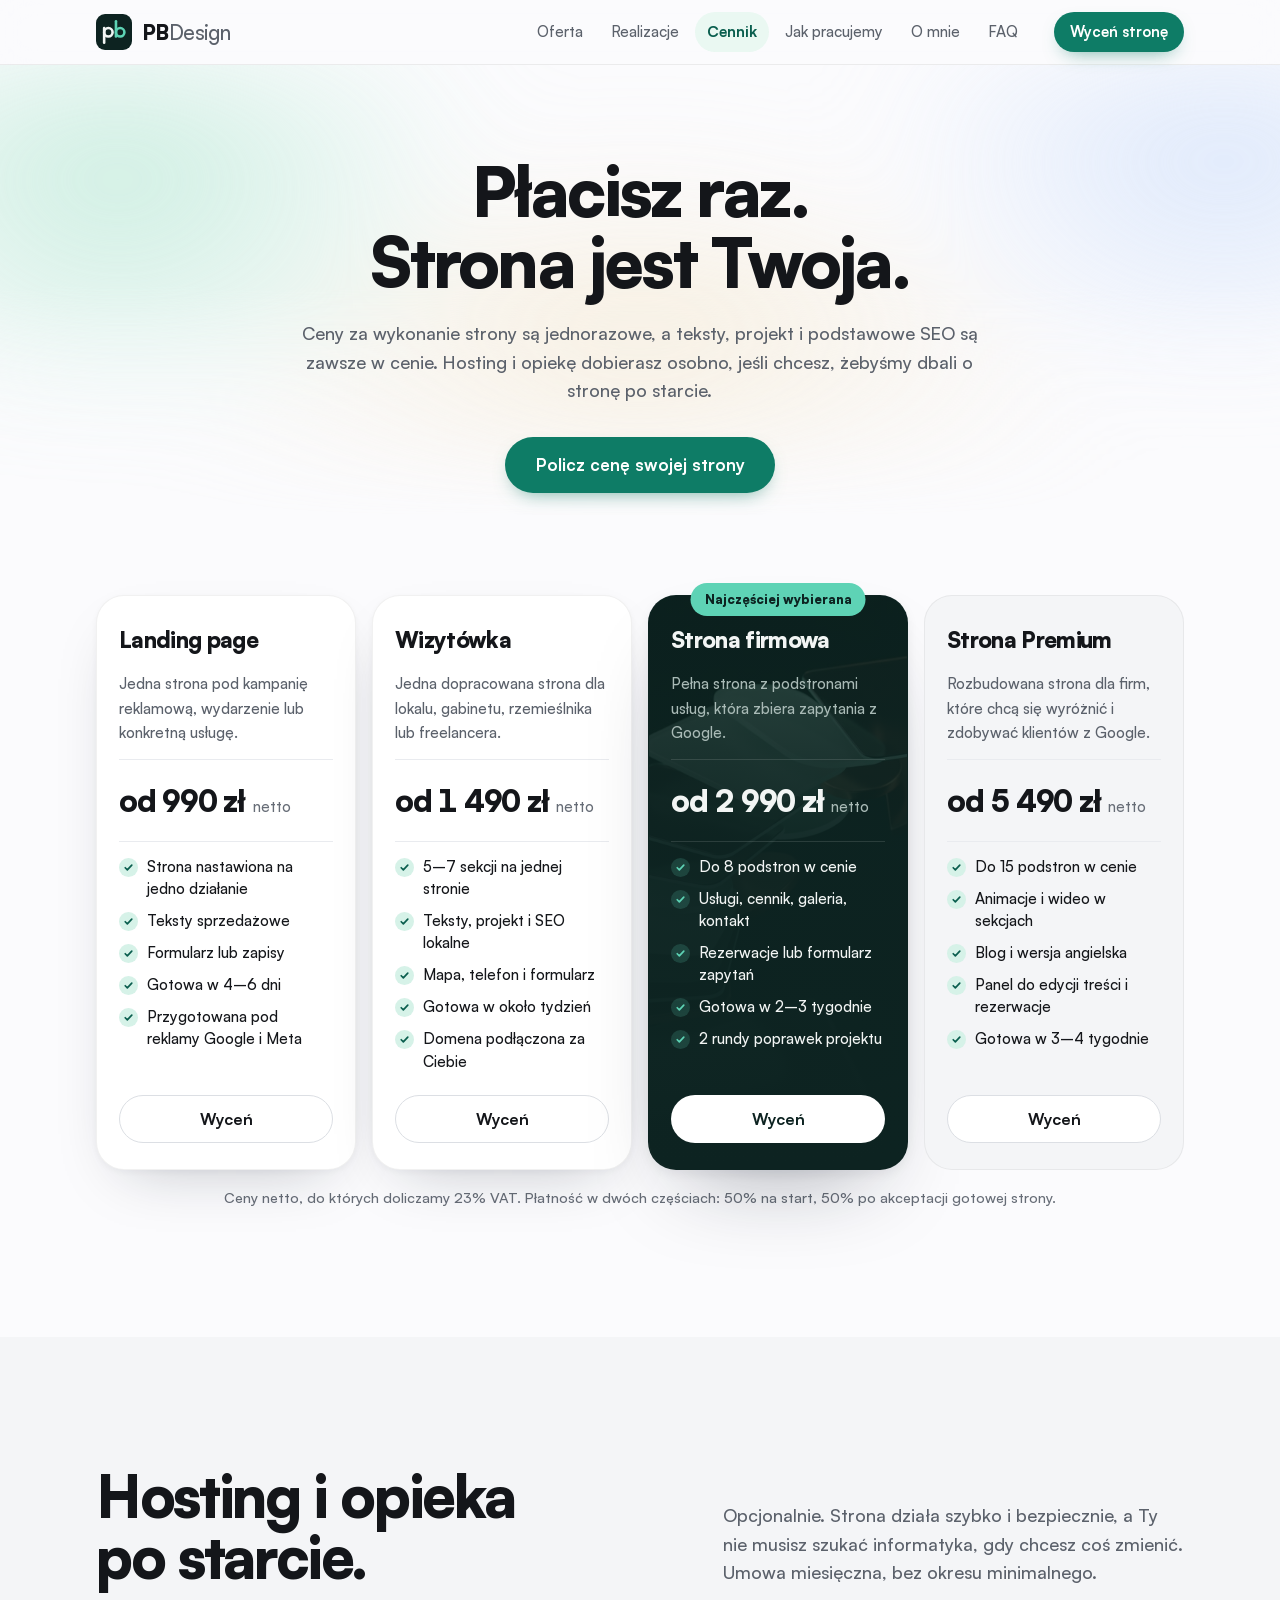
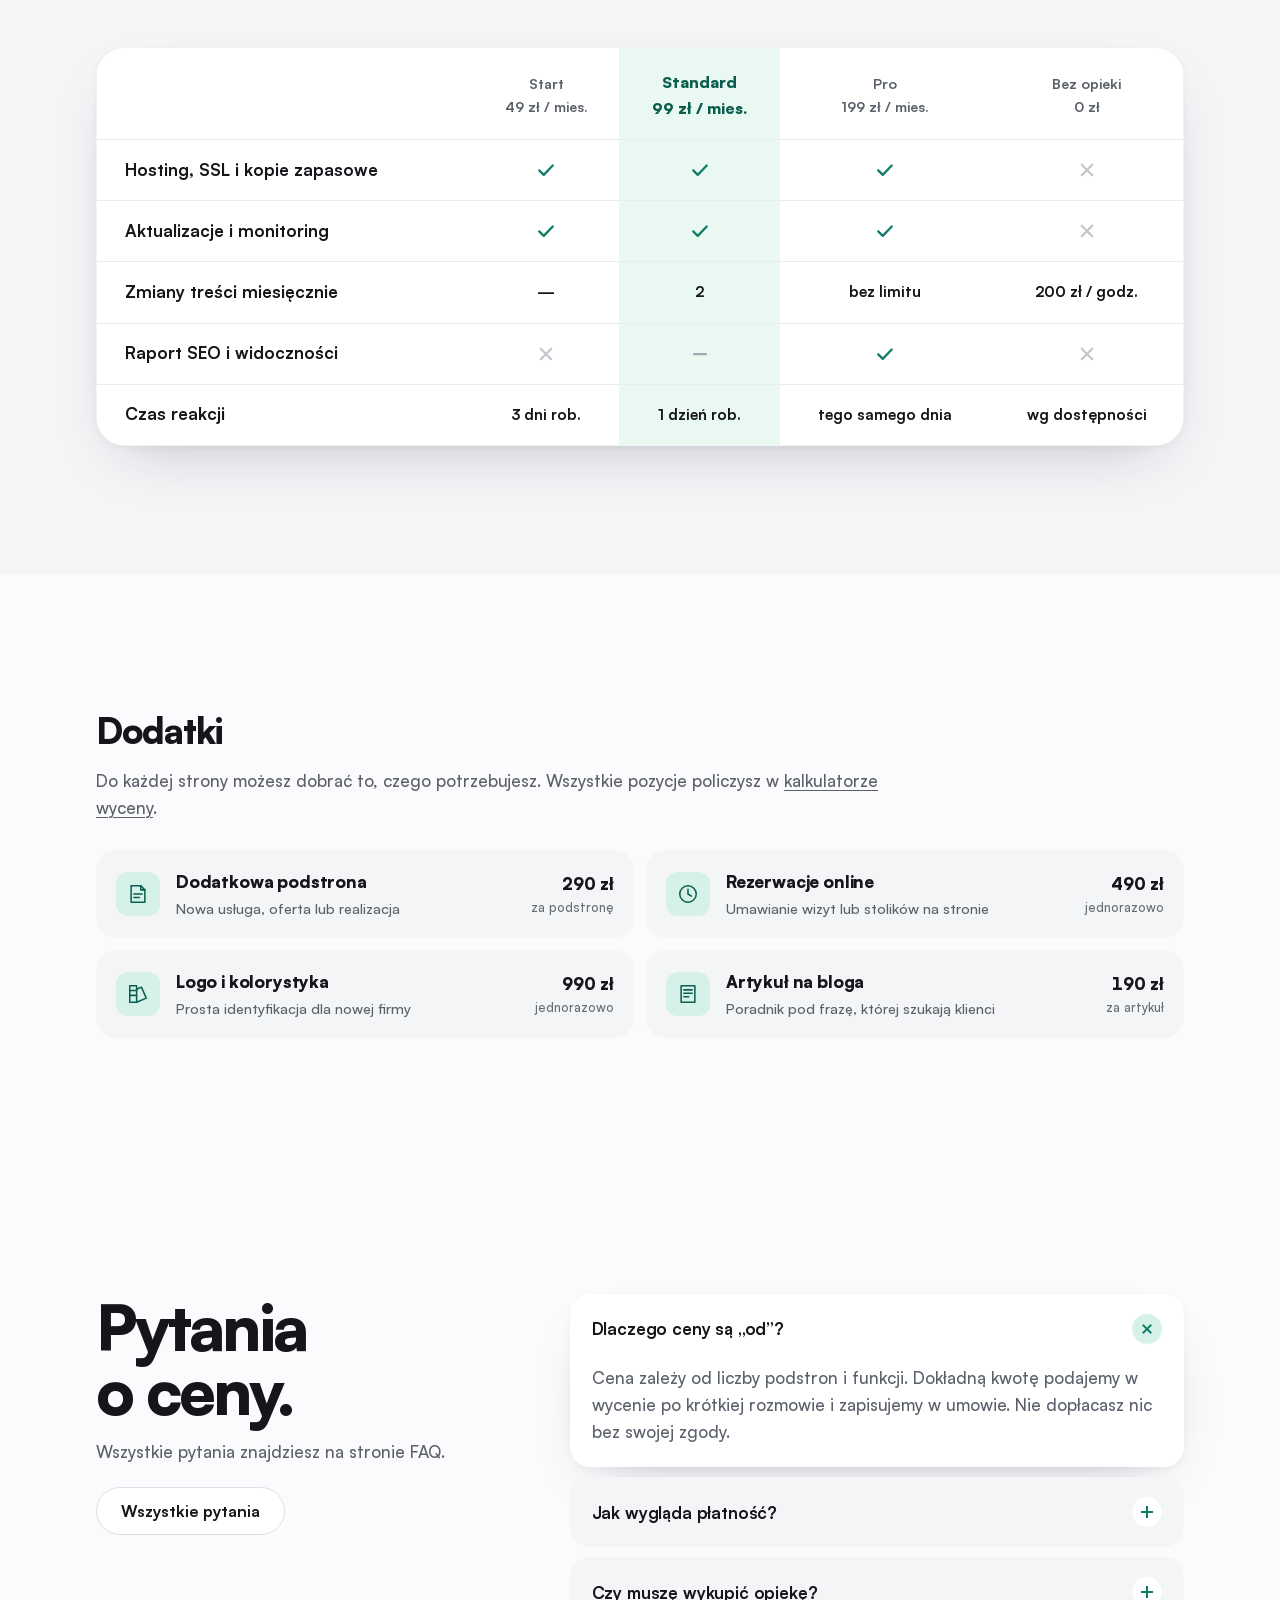
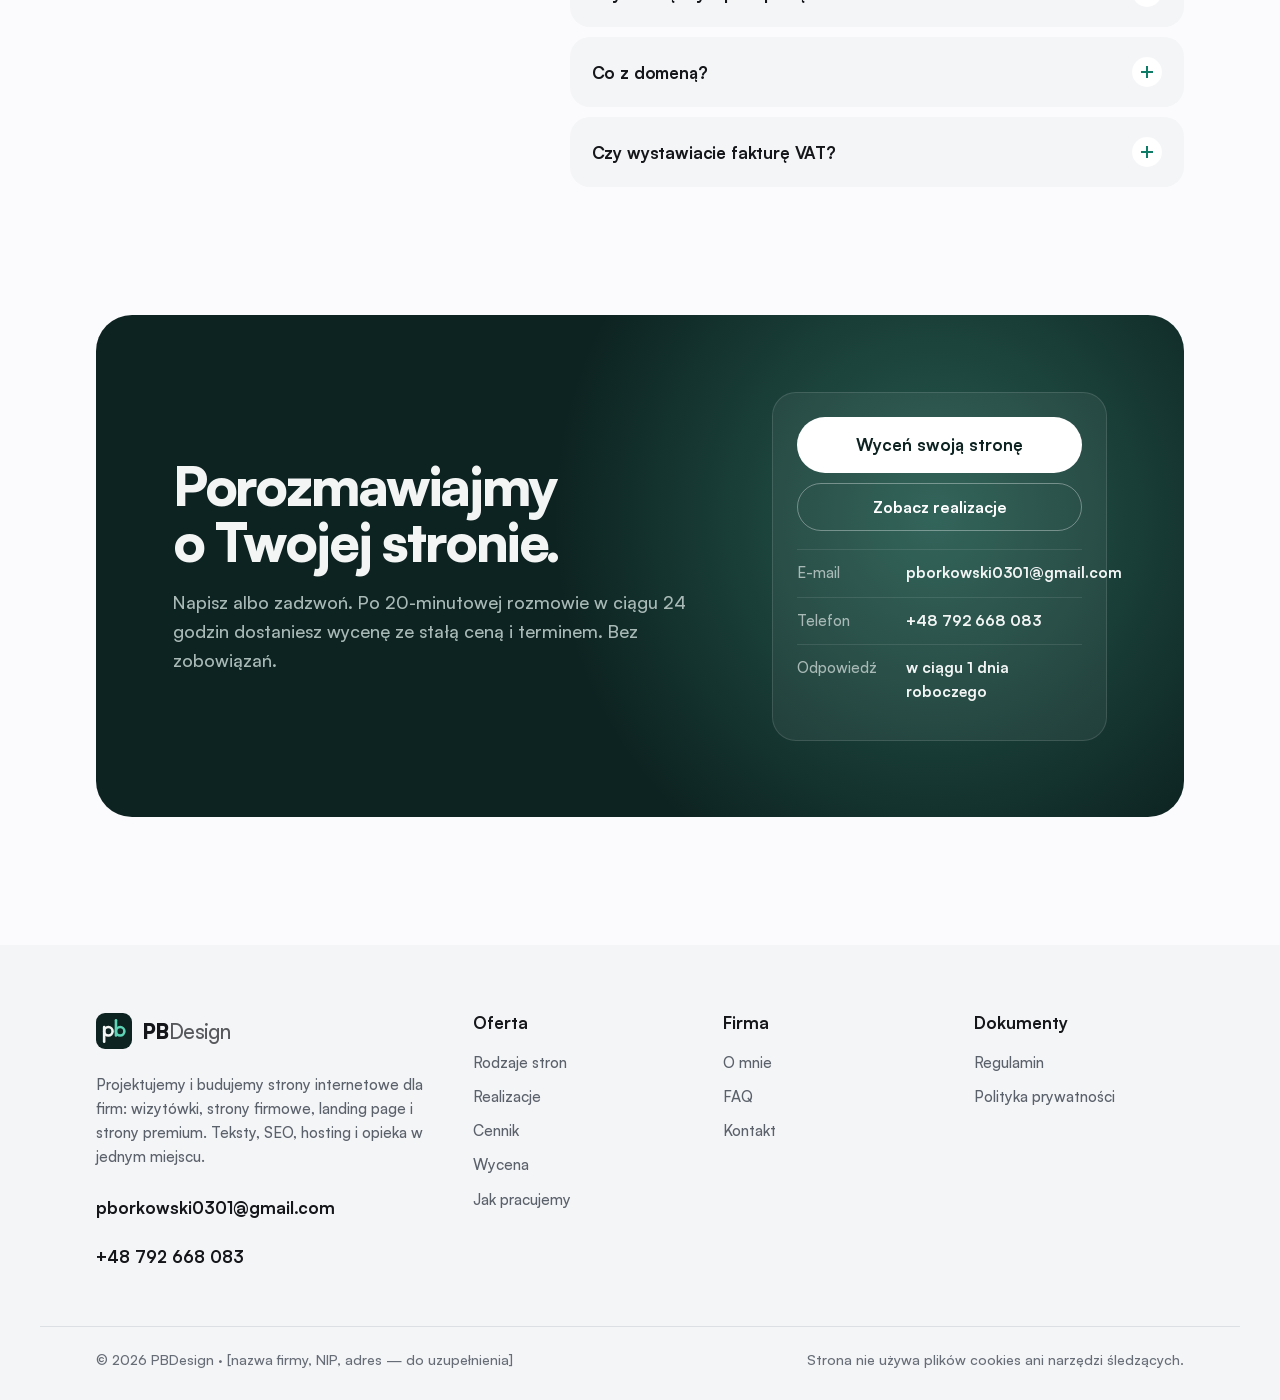
==== commit 42e81b06: "Strona Premium zamiast sklepu internetowego" ====
--- a/cennik.html
+++ b/cennik.html
@@ -4,13 +4,13 @@
 <meta charset="utf-8">
 <meta name="viewport" content="width=device-width, initial-scale=1">
 <title>Cennik — PBDesign | Ile kosztuje strona internetowa dla firmy</title>
-<meta name="description" content="Strona wizytówka od 1 490 zł, strona firmowa od 2 990 zł, sklep internetowy od 6 900 zł netto. Teksty i SEO w cenie. Hosting i opieka od 49 zł miesięcznie.">
+<meta name="description" content="Strona wizytówka od 1 490 zł, strona firmowa od 2 990 zł, strona Premium od 5 490 zł netto. Teksty i SEO w cenie. Hosting i opieka od 49 zł miesięcznie.">
 <link rel="canonical" href="https://borkowskiprzemo098.github.io/pbdesign/cennik.html">
 <meta name="theme-color" content="#FBFBFD">
 <meta property="og:type" content="website">
 <meta property="og:locale" content="pl_PL">
 <meta property="og:title" content="Cennik — PBDesign | Ile kosztuje strona internetowa dla firmy">
-<meta property="og:description" content="Strona wizytówka od 1 490 zł, strona firmowa od 2 990 zł, sklep internetowy od 6 900 zł netto. Teksty i SEO w cenie. Hosting i opieka od 49 zł miesięcznie.">
+<meta property="og:description" content="Strona wizytówka od 1 490 zł, strona firmowa od 2 990 zł, strona Premium od 5 490 zł netto. Teksty i SEO w cenie. Hosting i opieka od 49 zł miesięcznie.">
 <meta property="og:image" content="https://borkowskiprzemo098.github.io/pbdesign/assets/og.jpg">
 <link rel="icon" href="assets/favicon.svg" type="image/svg+xml">
 <link rel="preload" href="assets/fonts/satoshi-900.woff2" as="font" type="font/woff2" crossorigin>
@@ -120,10 +120,10 @@
         <a class="pill pill--light" href="wycena.html">Wyceń</a>
       </article>
       <article class="plan plan--agency">
-        <h3>Sklep internetowy</h3>
-        <p class="plan__for">Sprzedaż online z płatnościami, wysyłką i panelem produktów.</p>
-        <p class="plan__price"><b>od 6 900 zł</b><span>netto</span></p>
-        <ul><li>Płatności online i kurierzy</li><li>Do 10 kategorii w cenie</li><li>Opisy pierwszych produktów</li><li>Szkolenie z obsługi panelu</li><li>Gotowy w 4–6 tygodni</li></ul>
+        <h3>Strona Premium</h3>
+        <p class="plan__for">Rozbudowana strona dla firm, które chcą się wyróżnić i zdobywać klientów z Google.</p>
+        <p class="plan__price"><b>od 5 490 zł</b><span>netto</span></p>
+        <ul><li>Do 15 podstron w cenie</li><li>Animacje i wideo w sekcjach</li><li>Blog i wersja angielska</li><li>Panel do edycji treści i rezerwacje</li><li>Gotowa w 3–4 tygodnie</li></ul>
         <a class="pill pill--ghost" href="wycena.html">Wyceń</a>
       </article>
     </div>
@@ -174,7 +174,7 @@
     </div>
     <div class="faq__list">
       <details open><summary>Dlaczego ceny są „od”?</summary><p>Cena zależy od liczby podstron i funkcji. Dokładną kwotę podajemy w wycenie po krótkiej rozmowie i zapisujemy w umowie. Nie dopłacasz nic bez swojej zgody.</p></details>
-      <details><summary>Jak wygląda płatność?</summary><p>50% przy podpisaniu umowy, 50% po akceptacji gotowej strony, przed publikacją. Przy sklepach możliwy podział na trzy raty.</p></details>
+      <details><summary>Jak wygląda płatność?</summary><p>50% przy podpisaniu umowy, 50% po akceptacji gotowej strony, przed publikacją. Przy stronie Premium możliwy podział na trzy raty.</p></details>
       <details><summary>Czy muszę wykupić opiekę?</summary><p>Nie. Możesz przenieść stronę na własny hosting, przekażemy wszystkie pliki i dostępy.</p></details>
       <details><summary>Co z domeną?</summary><p>Domena jest rejestrowana na Ciebie. Jeśli już ją masz, podłączymy ją. Nową pomożemy kupić; to zwykle kilkadziesiąt złotych rocznie.</p></details>
       <details><summary>Czy wystawiacie fakturę VAT?</summary><p>Tak, po każdej płatności.</p></details>
@@ -206,7 +206,7 @@
   <div class="wrap foot__grid">
     <div>
       <a class="brand" href="index.html"><svg class="brand__logo" aria-hidden="true"><use href="#logo-mark"/></svg><span class="brand__word">PB<span>Design</span></span></a>
-      <p class="foot__about">Projektujemy i budujemy strony internetowe dla firm: wizytówki, strony firmowe, landing page i sklepy. Teksty, SEO, hosting i opieka w jednym miejscu.</p>
+      <p class="foot__about">Projektujemy i budujemy strony internetowe dla firm: wizytówki, strony firmowe, landing page i strony premium. Teksty, SEO, hosting i opieka w jednym miejscu.</p>
       <p class="foot__contact"><a href="mailto:pborkowski0301@gmail.com">pborkowski0301@gmail.com</a><a href="tel:+48792668083">+48 792 668 083</a></p>
     </div>
     <nav aria-label="Oferta"><p class="foot__h">Oferta</p><a href="index.html#oferta">Rodzaje stron</a><a href="realizacje.html">Realizacje</a><a href="cennik.html">Cennik</a><a href="wycena.html">Wycena</a><a href="index.html#jak-pracujemy">Jak pracujemy</a></nav>
--- a/styles.css
+++ b/styles.css
@@ -1778,3 +1778,5 @@
 .brand__word{font:900 1.3rem/1 var(--f);letter-spacing:-.03em;text-transform:none;margin-right:0}
 .brand__word span{font-weight:500;color:var(--ink-2)}
 .foot .brand__word span,.sec--dark .brand__word span{color:inherit;opacity:.7}
+.copt.is-inc .copt__b{background:var(--mint-2);border-color:var(--mint);cursor:default}
+.copt.is-inc .copt__b em{color:var(--accent-deep)}
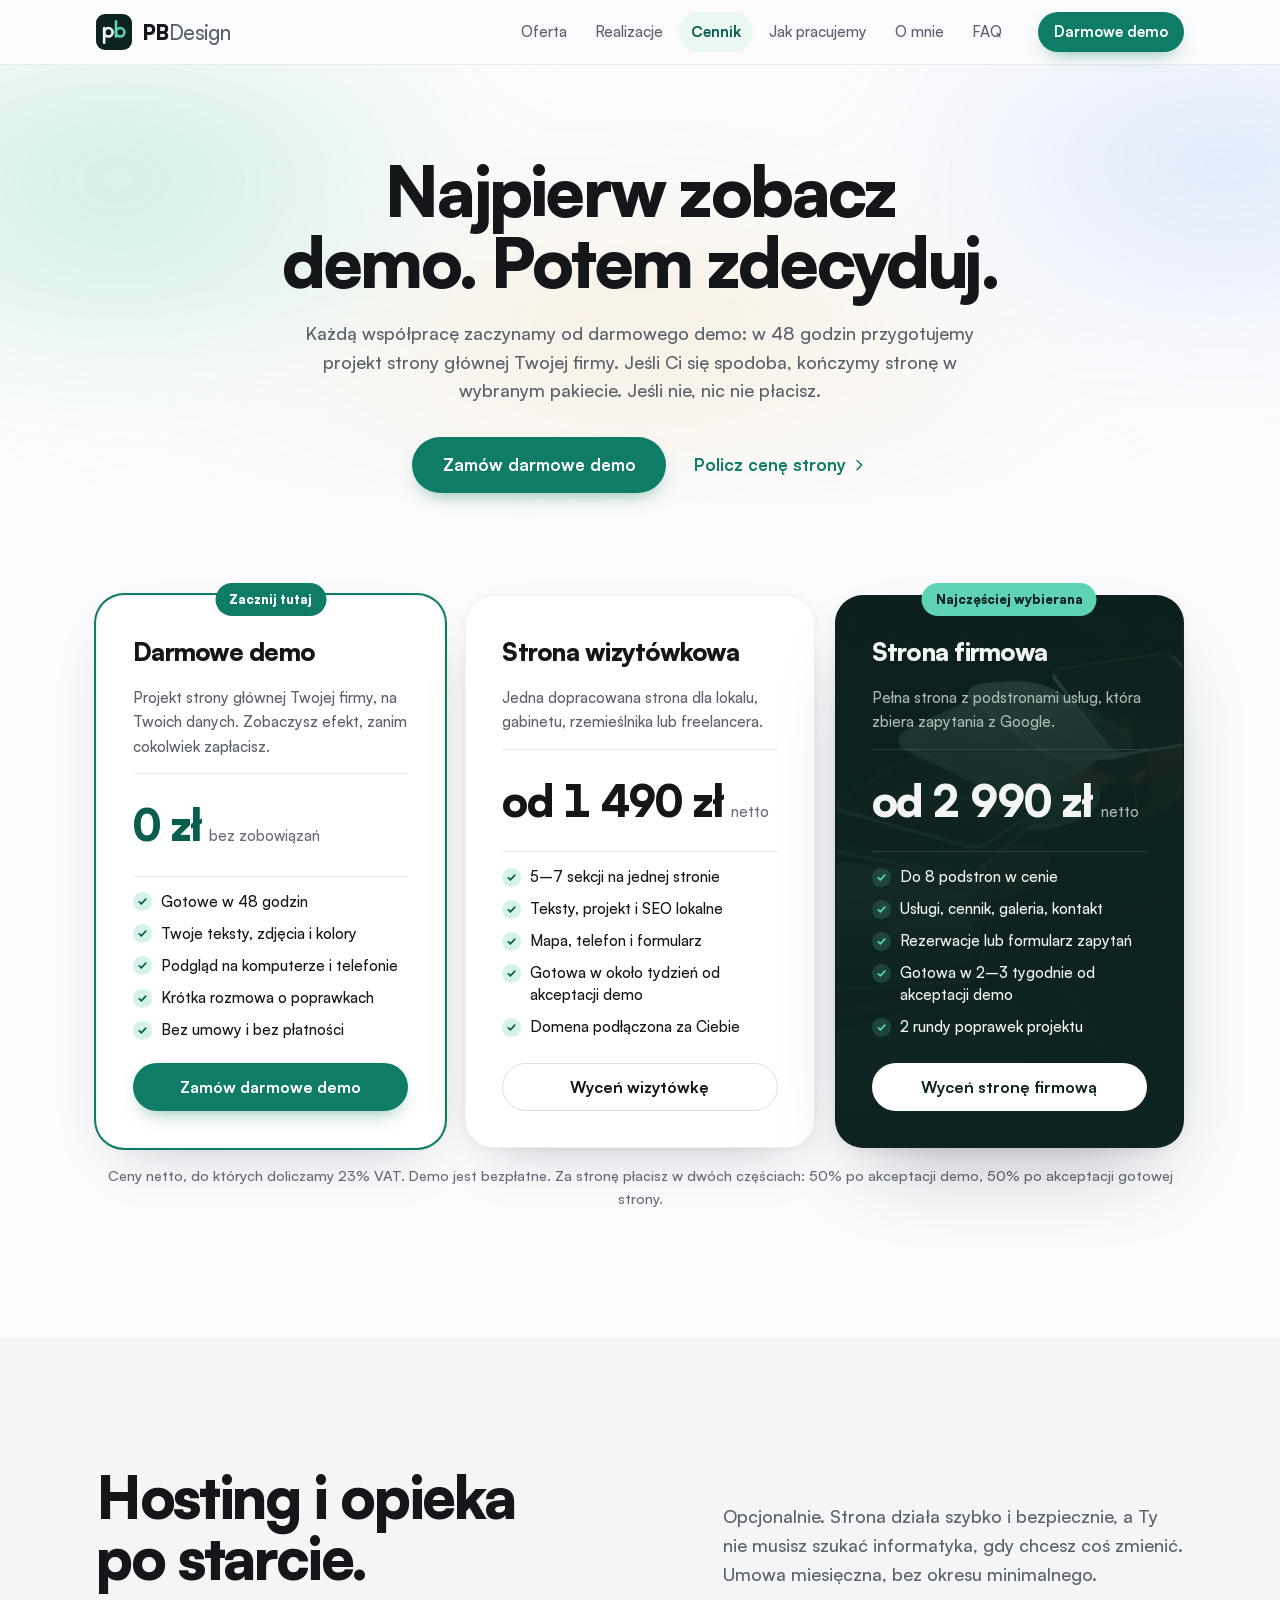
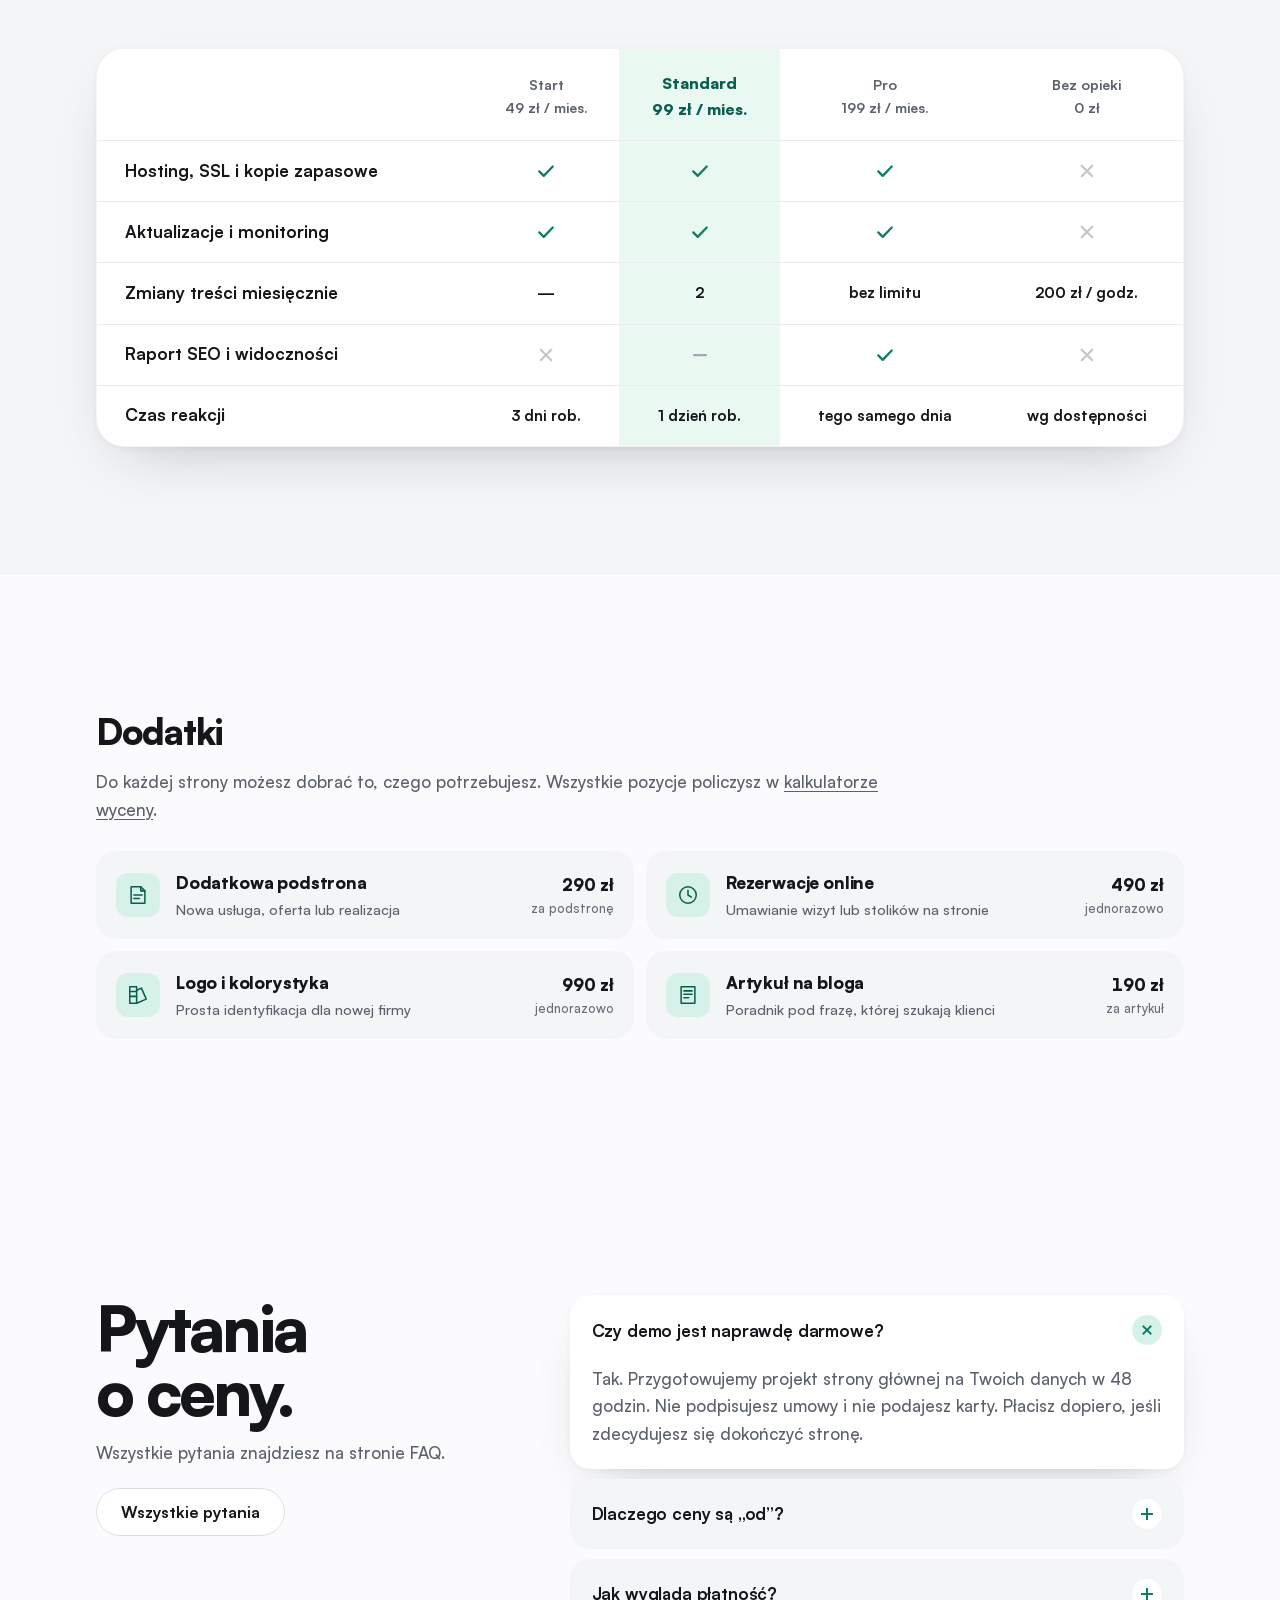
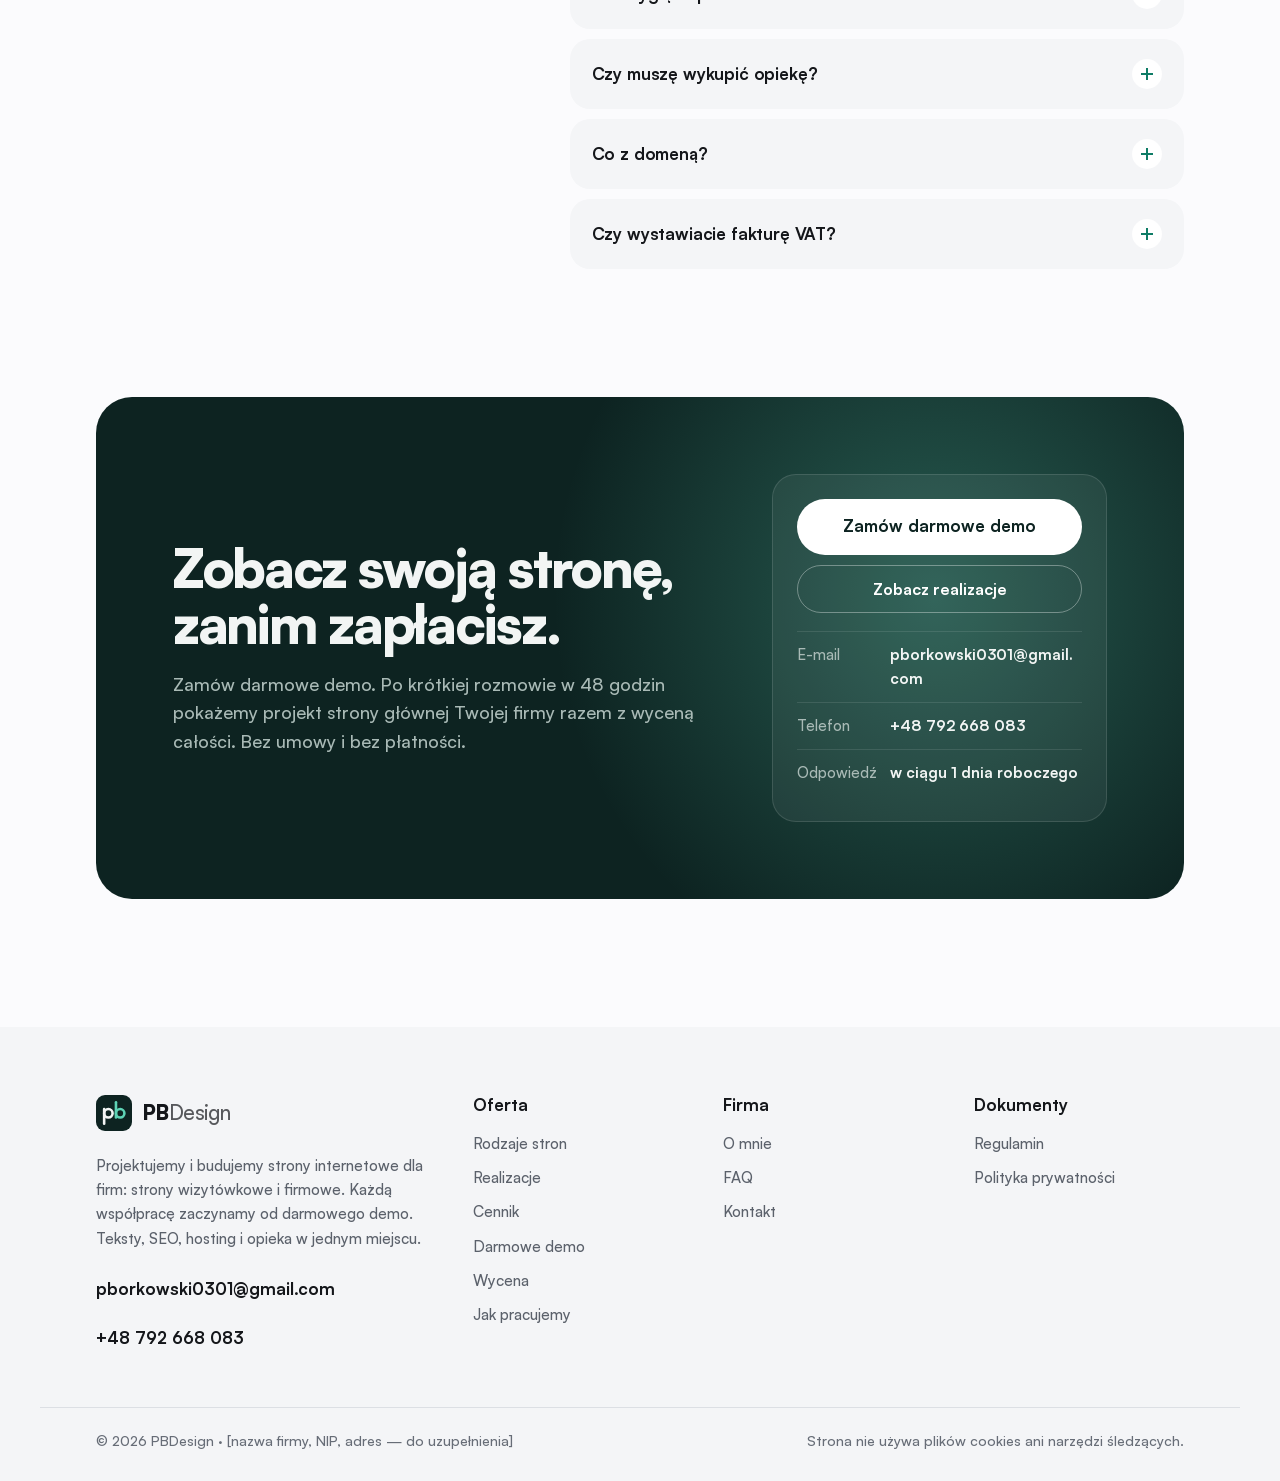
==== commit 88308e26: "Darmowe demo w cenniku, nowe zdjecia, kolorowe ilustracje oferty, poprawki ukladu" ====
--- a/cennik.html
+++ b/cennik.html
@@ -3,14 +3,14 @@
 <head>
 <meta charset="utf-8">
 <meta name="viewport" content="width=device-width, initial-scale=1">
-<title>Cennik — PBDesign | Ile kosztuje strona internetowa dla firmy</title>
-<meta name="description" content="Strona wizytówka od 1 490 zł, strona firmowa od 2 990 zł, strona Premium od 5 490 zł netto. Teksty i SEO w cenie. Hosting i opieka od 49 zł miesięcznie.">
+<title>Cennik — PBDesign | Darmowe demo, strona wizytówkowa i firmowa</title>
+<meta name="description" content="Zacznij od darmowego demo strony głównej w 48 godzin. Strona wizytówkowa od 1 490 zł, strona firmowa od 2 990 zł netto. Teksty i SEO w cenie, hosting od 49 zł miesięcznie.">
 <link rel="canonical" href="https://borkowskiprzemo098.github.io/pbdesign/cennik.html">
 <meta name="theme-color" content="#FBFBFD">
 <meta property="og:type" content="website">
 <meta property="og:locale" content="pl_PL">
-<meta property="og:title" content="Cennik — PBDesign | Ile kosztuje strona internetowa dla firmy">
-<meta property="og:description" content="Strona wizytówka od 1 490 zł, strona firmowa od 2 990 zł, strona Premium od 5 490 zł netto. Teksty i SEO w cenie. Hosting i opieka od 49 zł miesięcznie.">
+<meta property="og:title" content="Cennik — PBDesign | Darmowe demo, strona wizytówkowa i firmowa">
+<meta property="og:description" content="Zacznij od darmowego demo strony głównej w 48 godzin. Strona wizytówkowa od 1 490 zł, strona firmowa od 2 990 zł netto. Teksty i SEO w cenie, hosting od 49 zł miesięcznie.">
 <meta property="og:image" content="https://borkowskiprzemo098.github.io/pbdesign/assets/og.jpg">
 <link rel="icon" href="assets/favicon.svg" type="image/svg+xml">
 <link rel="preload" href="assets/fonts/satoshi-900.woff2" as="font" type="font/woff2" crossorigin>
@@ -75,9 +75,9 @@
       <a href="index.html#jak-pracujemy" data-nav="proces">Jak pracujemy</a>
       <a href="o-mnie.html" data-nav="o-mnie">O mnie</a>
       <a href="faq.html" data-nav="faq">FAQ</a>
-      <a class="nav__cta" href="wycena.html">Wyceń stronę</a>
+      <a class="nav__cta" href="wycena.html#demo">Darmowe demo</a>
     </nav>
-    <a class="pill pill--accent pill--sm bar__cta" href="wycena.html">Wyceń stronę</a>
+    <a class="pill pill--accent pill--sm bar__cta" href="wycena.html#demo">Darmowe demo</a>
     <button class="burger" type="button" aria-expanded="false" aria-controls="nav" aria-label="Otwórz menu"><span></span><span></span></button>
   </div>
 </header>
@@ -86,48 +86,21 @@
 <section class="phero" aria-labelledby="price-h">
   <div class="hero__glow" aria-hidden="true"></div>
   <div class="wrap">
-    <h1 id="price-h">Płacisz raz. Strona jest Twoja.</h1>
-    <p class="phero__lead">Ceny za wykonanie strony są jednorazowe, a teksty, projekt i podstawowe SEO są zawsze w cenie. Hosting i opiekę dobierasz osobno, jeśli chcesz, żebyśmy dbali o stronę po starcie.</p>
-    <div class="hero__actions"><a class="pill pill--accent pill--lg" href="wycena.html">Policz cenę swojej strony</a></div>
+    <h1 id="price-h">Najpierw zobacz demo. Potem zdecyduj.</h1>
+    <p class="phero__lead">Każdą współpracę zaczynamy od darmowego demo: w 48 godzin przygotujemy projekt strony głównej Twojej firmy. Jeśli Ci się spodoba, kończymy stronę w wybranym pakiecie. Jeśli nie, nic nie płacisz.</p>
+    <div class="hero__actions"><a class="pill pill--accent pill--lg" href="wycena.html#demo">Zamów darmowe demo</a><a class="textlink" href="wycena.html">Policz cenę strony <svg class="ic"><use href="#i-chev"/></svg></a></div>
   </div>
 </section>
 
 <section class="sec sec--tight" aria-labelledby="plans-h">
   <div class="wrap">
     <h2 id="plans-h" class="sr">Rodzaje stron</h2>
-    <div class="plans plans--4">
-      <article class="plan">
-        <h3>Landing page</h3>
-        <p class="plan__for">Jedna strona pod kampanię reklamową, wydarzenie lub konkretną usługę.</p>
-        <p class="plan__price"><b>od 990 zł</b><span>netto</span></p>
-        <ul><li>Strona nastawiona na jedno działanie</li><li>Teksty sprzedażowe</li><li>Formularz lub zapisy</li><li>Gotowa w 4–6 dni</li><li>Przygotowana pod reklamy Google i Meta</li></ul>
-        <a class="pill pill--ghost" href="wycena.html">Wyceń</a>
-      </article>
-      <article class="plan">
-        <h3>Wizytówka</h3>
-        <p class="plan__for">Jedna dopracowana strona dla lokalu, gabinetu, rzemieślnika lub freelancera.</p>
-        <p class="plan__price"><b>od 1 490 zł</b><span>netto</span></p>
-        <ul><li>5–7 sekcji na jednej stronie</li><li>Teksty, projekt i SEO lokalne</li><li>Mapa, telefon i formularz</li><li>Gotowa w około tydzień</li><li>Domena podłączona za Ciebie</li></ul>
-        <a class="pill pill--ghost" href="wycena.html">Wyceń</a>
-      </article>
-      <article class="plan plan--hot plan--vid">
-        <video class="plan__vid" muted loop playsinline preload="none" poster="assets/video/cards.jpg" aria-hidden="true"><source src="assets/video/cards.mp4" type="video/mp4"></video>
-        <span class="plan__badge">Najczęściej wybierana</span>
-        <h3>Strona firmowa</h3>
-        <p class="plan__for">Pełna strona z podstronami usług, która zbiera zapytania z Google.</p>
-        <p class="plan__price"><b>od 2 990 zł</b><span>netto</span></p>
-        <ul><li>Do 8 podstron w cenie</li><li>Usługi, cennik, galeria, kontakt</li><li>Rezerwacje lub formularz zapytań</li><li>Gotowa w 2–3 tygodnie</li><li>2 rundy poprawek projektu</li></ul>
-        <a class="pill pill--light" href="wycena.html">Wyceń</a>
-      </article>
-      <article class="plan plan--agency">
-        <h3>Strona Premium</h3>
-        <p class="plan__for">Rozbudowana strona dla firm, które chcą się wyróżnić i zdobywać klientów z Google.</p>
-        <p class="plan__price"><b>od 5 490 zł</b><span>netto</span></p>
-        <ul><li>Do 15 podstron w cenie</li><li>Animacje i wideo w sekcjach</li><li>Blog i wersja angielska</li><li>Panel do edycji treści i rezerwacje</li><li>Gotowa w 3–4 tygodnie</li></ul>
-        <a class="pill pill--ghost" href="wycena.html">Wyceń</a>
-      </article>
+    <div class="plans">
+      <article class="plan plan--demo"><span class="plan__badge plan__badge--free">Zacznij tutaj</span><h3>Darmowe demo</h3><p class="plan__for">Projekt strony głównej Twojej firmy, na Twoich danych. Zobaczysz efekt, zanim cokolwiek zapłacisz.</p><p class="plan__price"><b>0 zł</b><span>bez zobowiązań</span></p><ul><li>Gotowe w 48 godzin</li><li>Twoje teksty, zdjęcia i kolory</li><li>Podgląd na komputerze i telefonie</li><li>Krótka rozmowa o poprawkach</li><li>Bez umowy i bez płatności</li></ul><a class="pill pill--accent" href="wycena.html#demo">Zamów darmowe demo</a></article>
+      <article class="plan"><h3>Strona wizytówkowa</h3><p class="plan__for">Jedna dopracowana strona dla lokalu, gabinetu, rzemieślnika lub freelancera.</p><p class="plan__price"><b>od 1 490 zł</b><span>netto</span></p><ul><li>5–7 sekcji na jednej stronie</li><li>Teksty, projekt i SEO lokalne</li><li>Mapa, telefon i formularz</li><li>Gotowa w około tydzień od akceptacji demo</li><li>Domena podłączona za Ciebie</li></ul><a class="pill pill--ghost" href="wycena.html">Wyceń wizytówkę</a></article>
+      <article class="plan plan--hot plan--vid"><video class="plan__vid" muted loop playsinline preload="none" poster="assets/video/cards.jpg" aria-hidden="true"><source src="assets/video/cards.mp4" type="video/mp4"></video><span class="plan__badge">Najczęściej wybierana</span><h3>Strona firmowa</h3><p class="plan__for">Pełna strona z podstronami usług, która zbiera zapytania z Google.</p><p class="plan__price"><b>od 2 990 zł</b><span>netto</span></p><ul><li>Do 8 podstron w cenie</li><li>Usługi, cennik, galeria, kontakt</li><li>Rezerwacje lub formularz zapytań</li><li>Gotowa w 2–3 tygodnie od akceptacji demo</li><li>2 rundy poprawek projektu</li></ul><a class="pill pill--light" href="wycena.html">Wyceń stronę firmową</a></article>
     </div>
-    <p class="vat">Ceny netto, do których doliczamy 23% VAT. Płatność w dwóch częściach: 50% na start, 50% po akceptacji gotowej strony.</p>
+    <p class="vat">Ceny netto, do których doliczamy 23% VAT. Demo jest bezpłatne. Za stronę płacisz w dwóch częściach: 50% po akceptacji demo, 50% po akceptacji gotowej strony.</p>
   </div>
 </section>
 
@@ -173,8 +146,9 @@
       <a class="pill pill--ghost" href="faq.html">Wszystkie pytania</a>
     </div>
     <div class="faq__list">
-      <details open><summary>Dlaczego ceny są „od”?</summary><p>Cena zależy od liczby podstron i funkcji. Dokładną kwotę podajemy w wycenie po krótkiej rozmowie i zapisujemy w umowie. Nie dopłacasz nic bez swojej zgody.</p></details>
-      <details><summary>Jak wygląda płatność?</summary><p>50% przy podpisaniu umowy, 50% po akceptacji gotowej strony, przed publikacją. Przy stronie Premium możliwy podział na trzy raty.</p></details>
+      <details open><summary>Czy demo jest naprawdę darmowe?</summary><p>Tak. Przygotowujemy projekt strony głównej na Twoich danych w 48 godzin. Nie podpisujesz umowy i nie podajesz karty. Płacisz dopiero, jeśli zdecydujesz się dokończyć stronę.</p></details>
+      <details><summary>Dlaczego ceny są „od”?</summary><p>Cena zależy od liczby podstron i funkcji. Dokładną kwotę podajemy w wycenie po krótkiej rozmowie i zapisujemy w umowie. Nie dopłacasz nic bez swojej zgody.</p></details>
+      <details><summary>Jak wygląda płatność?</summary><p>50% przy podpisaniu umowy, 50% po akceptacji gotowej strony, przed publikacją.</p></details>
       <details><summary>Czy muszę wykupić opiekę?</summary><p>Nie. Możesz przenieść stronę na własny hosting, przekażemy wszystkie pliki i dostępy.</p></details>
       <details><summary>Co z domeną?</summary><p>Domena jest rejestrowana na Ciebie. Jeśli już ją masz, podłączymy ją. Nową pomożemy kupić; to zwykle kilkadziesiąt złotych rocznie.</p></details>
       <details><summary>Czy wystawiacie fakturę VAT?</summary><p>Tak, po każdej płatności.</p></details>
@@ -185,11 +159,11 @@
   <div class="wrap">
     <div class="cta">
       <div class="cta__copy">
-        <h2 id="cta-h">Porozmawiajmy o Twojej stronie.</h2>
-        <p>Napisz albo zadzwoń. Po 20-minutowej rozmowie w ciągu 24 godzin dostaniesz wycenę ze stałą ceną i terminem. Bez zobowiązań.</p>
+        <h2 id="cta-h">Zobacz swoją stronę, zanim zapłacisz.</h2>
+        <p>Zamów darmowe demo. Po krótkiej rozmowie w 48 godzin pokażemy projekt strony głównej Twojej firmy razem z wyceną całości. Bez umowy i bez płatności.</p>
       </div>
       <div class="cta__card">
-        <a class="pill pill--light pill--lg pill--block" href="wycena.html">Wyceń swoją stronę</a>
+        <a class="pill pill--light pill--lg pill--block" href="wycena.html#demo">Zamów darmowe demo</a>
         <a class="pill pill--outline-light pill--block" href="realizacje.html">Zobacz realizacje</a>
         <dl>
           <div><dt>E-mail</dt><dd><a href="mailto:pborkowski0301@gmail.com">pborkowski0301@gmail.com</a></dd></div>
@@ -206,10 +180,10 @@
   <div class="wrap foot__grid">
     <div>
       <a class="brand" href="index.html"><svg class="brand__logo" aria-hidden="true"><use href="#logo-mark"/></svg><span class="brand__word">PB<span>Design</span></span></a>
-      <p class="foot__about">Projektujemy i budujemy strony internetowe dla firm: wizytówki, strony firmowe, landing page i strony premium. Teksty, SEO, hosting i opieka w jednym miejscu.</p>
+      <p class="foot__about">Projektujemy i budujemy strony internetowe dla firm: strony wizytówkowe i firmowe. Każdą współpracę zaczynamy od darmowego demo. Teksty, SEO, hosting i opieka w jednym miejscu.</p>
       <p class="foot__contact"><a href="mailto:pborkowski0301@gmail.com">pborkowski0301@gmail.com</a><a href="tel:+48792668083">+48 792 668 083</a></p>
     </div>
-    <nav aria-label="Oferta"><p class="foot__h">Oferta</p><a href="index.html#oferta">Rodzaje stron</a><a href="realizacje.html">Realizacje</a><a href="cennik.html">Cennik</a><a href="wycena.html">Wycena</a><a href="index.html#jak-pracujemy">Jak pracujemy</a></nav>
+    <nav aria-label="Oferta"><p class="foot__h">Oferta</p><a href="index.html#oferta">Rodzaje stron</a><a href="realizacje.html">Realizacje</a><a href="cennik.html">Cennik</a><a href="wycena.html#demo">Darmowe demo</a><a href="wycena.html">Wycena</a><a href="index.html#jak-pracujemy">Jak pracujemy</a></nav>
     <nav aria-label="Firma"><p class="foot__h">Firma</p><a href="o-mnie.html">O mnie</a><a href="faq.html">FAQ</a><a href="#kontakt">Kontakt</a></nav>
     <nav aria-label="Dokumenty"><p class="foot__h">Dokumenty</p><a href="regulamin.html">Regulamin</a><a href="polityka-prywatnosci.html">Polityka prywatności</a></nav>
   </div>
--- a/styles.css
+++ b/styles.css
@@ -1780,3 +1780,42 @@
 .foot .brand__word span,.sec--dark .brand__word span{color:inherit;opacity:.7}
 .copt.is-inc .copt__b{background:var(--mint-2);border-color:var(--mint);cursor:default}
 .copt.is-inc .copt__b em{color:var(--accent-deep)}
+
+/* liczniki porównania: jedna siatka dla wszystkich wierszy */
+.bars{grid-template-columns:minmax(84px,max-content) minmax(48px,1fr) minmax(88px,max-content);column-gap:14px}
+.bars li,.bars li.is-us{grid-column:1/-1;display:grid;grid-template-columns:subgrid;gap:0 14px}
+.bars b{text-align:right;white-space:nowrap}
+.bars__l{white-space:nowrap}
+@media (max-width:640px){.bars{grid-template-columns:max-content minmax(32px,1fr) max-content;column-gap:10px}.bars li,.bars li.is-us{gap:0 10px}}
+/* kontakt: długi e-mail */
+.cta__card dl div{grid-template-columns:5.5em minmax(0,1fr)}
+.cta__card dd{min-width:0;overflow-wrap:anywhere}
+.foot__contact a{overflow-wrap:anywhere}
+.calc__main{counter-reset:cst}
+.calc__step:not([hidden]){counter-increment:cst}
+.calc__step legend span::before{content:counter(cst)}
+.calc__opts--3{grid-template-columns:repeat(3,minmax(0,1fr))}
+@media (max-width:640px){.calc__opts--3{grid-template-columns:1fr}}
+.calc__chk .ic{width:16px;height:16px;color:var(--accent-hi);stroke-width:3}
+.calc.is-demo .calc__price{color:var(--accent-hi)}
+
+/* =================== Oferta: kolorowe ilustracje =================== */
+.art{display:block;height:132px;border-radius:20px;margin-bottom:6px;overflow:hidden;transition:transform .45s var(--ease)}
+.art svg{width:100%;height:100%;display:block}
+.mt:hover .art{transform:translateY(-3px)}
+.art--mint{background:linear-gradient(135deg,#DDF5EC,#C3EBDD)}
+.art--sky{background:linear-gradient(135deg,#E3ECFC,#C9D9F7)}
+.art--sand{background:linear-gradient(135deg,#FBF0E1,#F3DFC2)}
+.art--coral{background:linear-gradient(135deg,#FDEBE5,#F8D2C6)}
+.art--teal{background:linear-gradient(135deg,#E2F2F3,#C6E6E8)}
+.mt--wide .art{height:150px}
+.mt--demo{box-shadow:0 0 0 2px var(--accent),var(--shadow)}
+.mt--demo .textlink{margin-top:4px}
+/* Cennik: karta darmowego demo */
+.plan--demo{box-shadow:0 0 0 2px var(--accent),var(--shadow)}
+.plan__badge--free{background:var(--accent);color:#fff}
+.plan--demo .plan__price b{color:var(--accent-deep)}
+.tag--hot{background:var(--accent);color:#fff;border-color:var(--accent)}
+.tag--hot .ic{color:var(--accent-hi)}
+@media (max-width:640px){.cta__card dl div{grid-template-columns:1fr;gap:2px}.cta__card dd{overflow-wrap:normal;word-break:normal}}
+.vs__time h3{line-height:1.2}
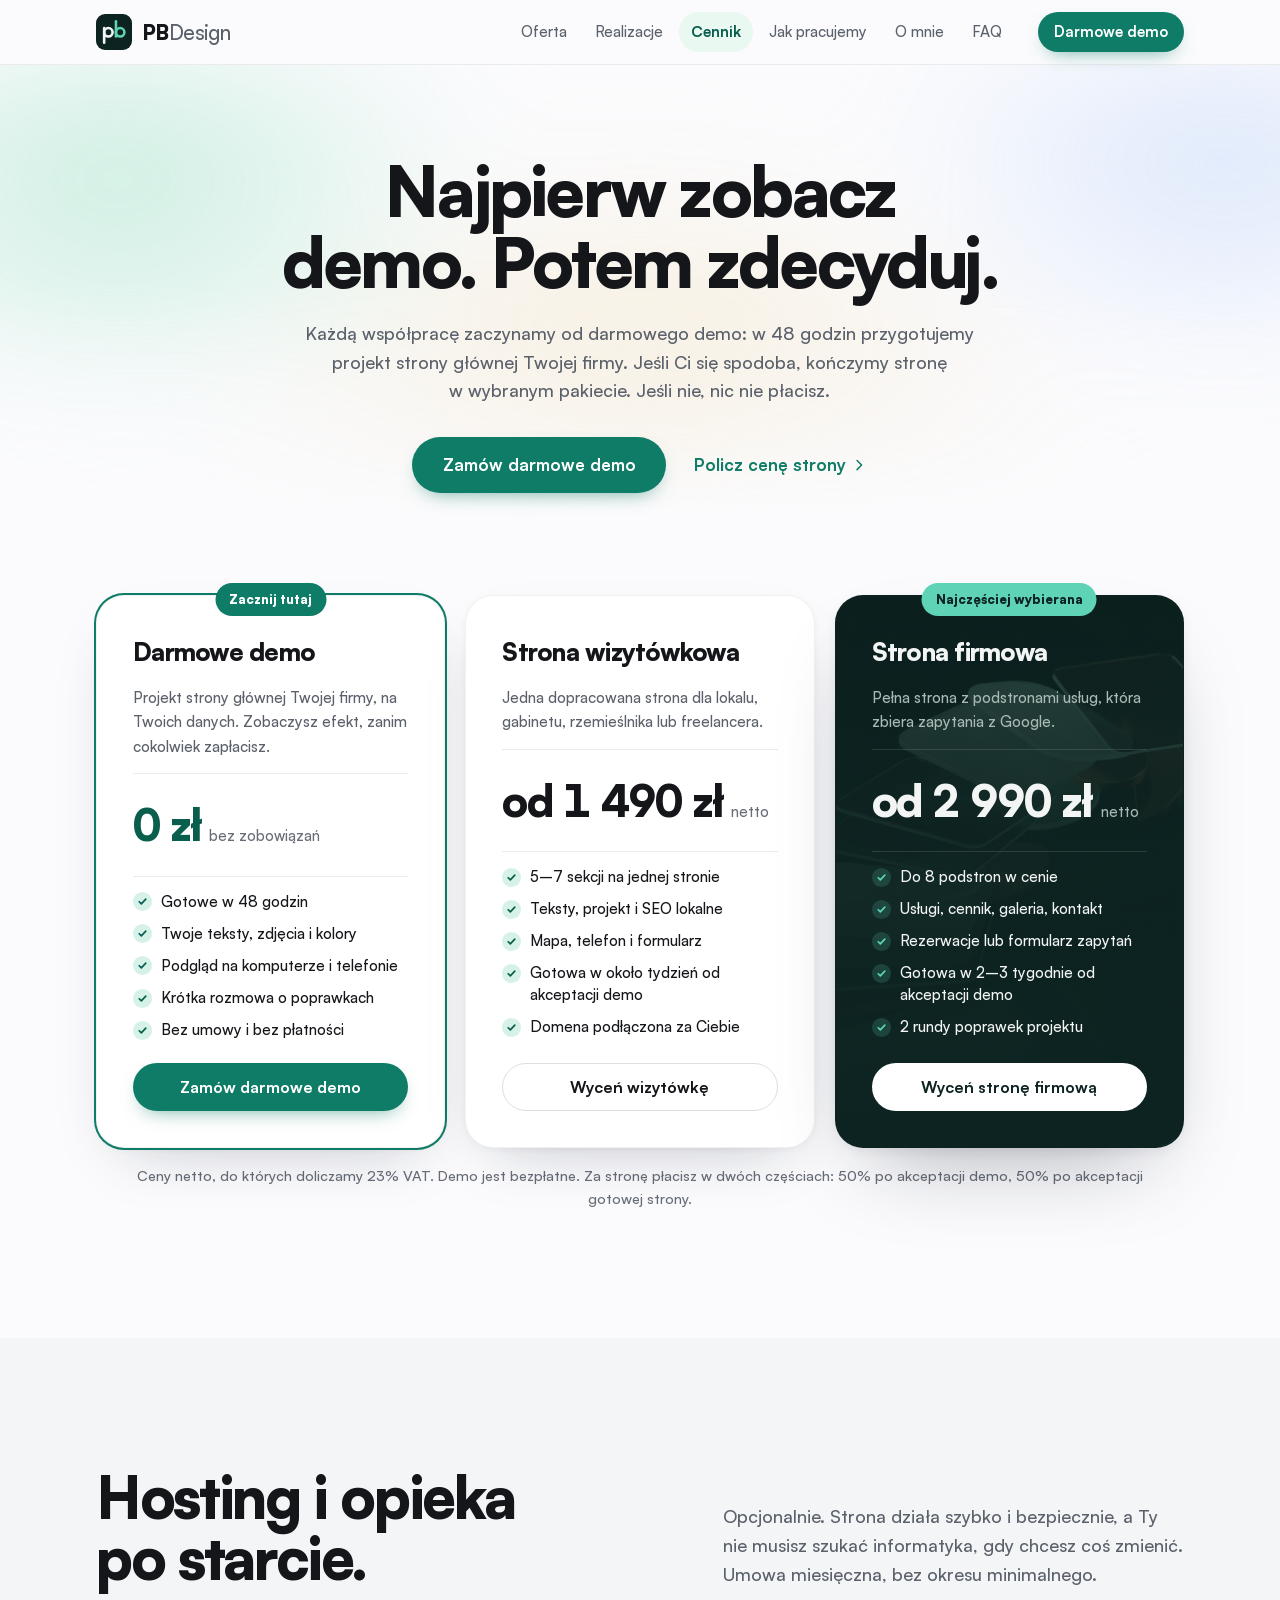
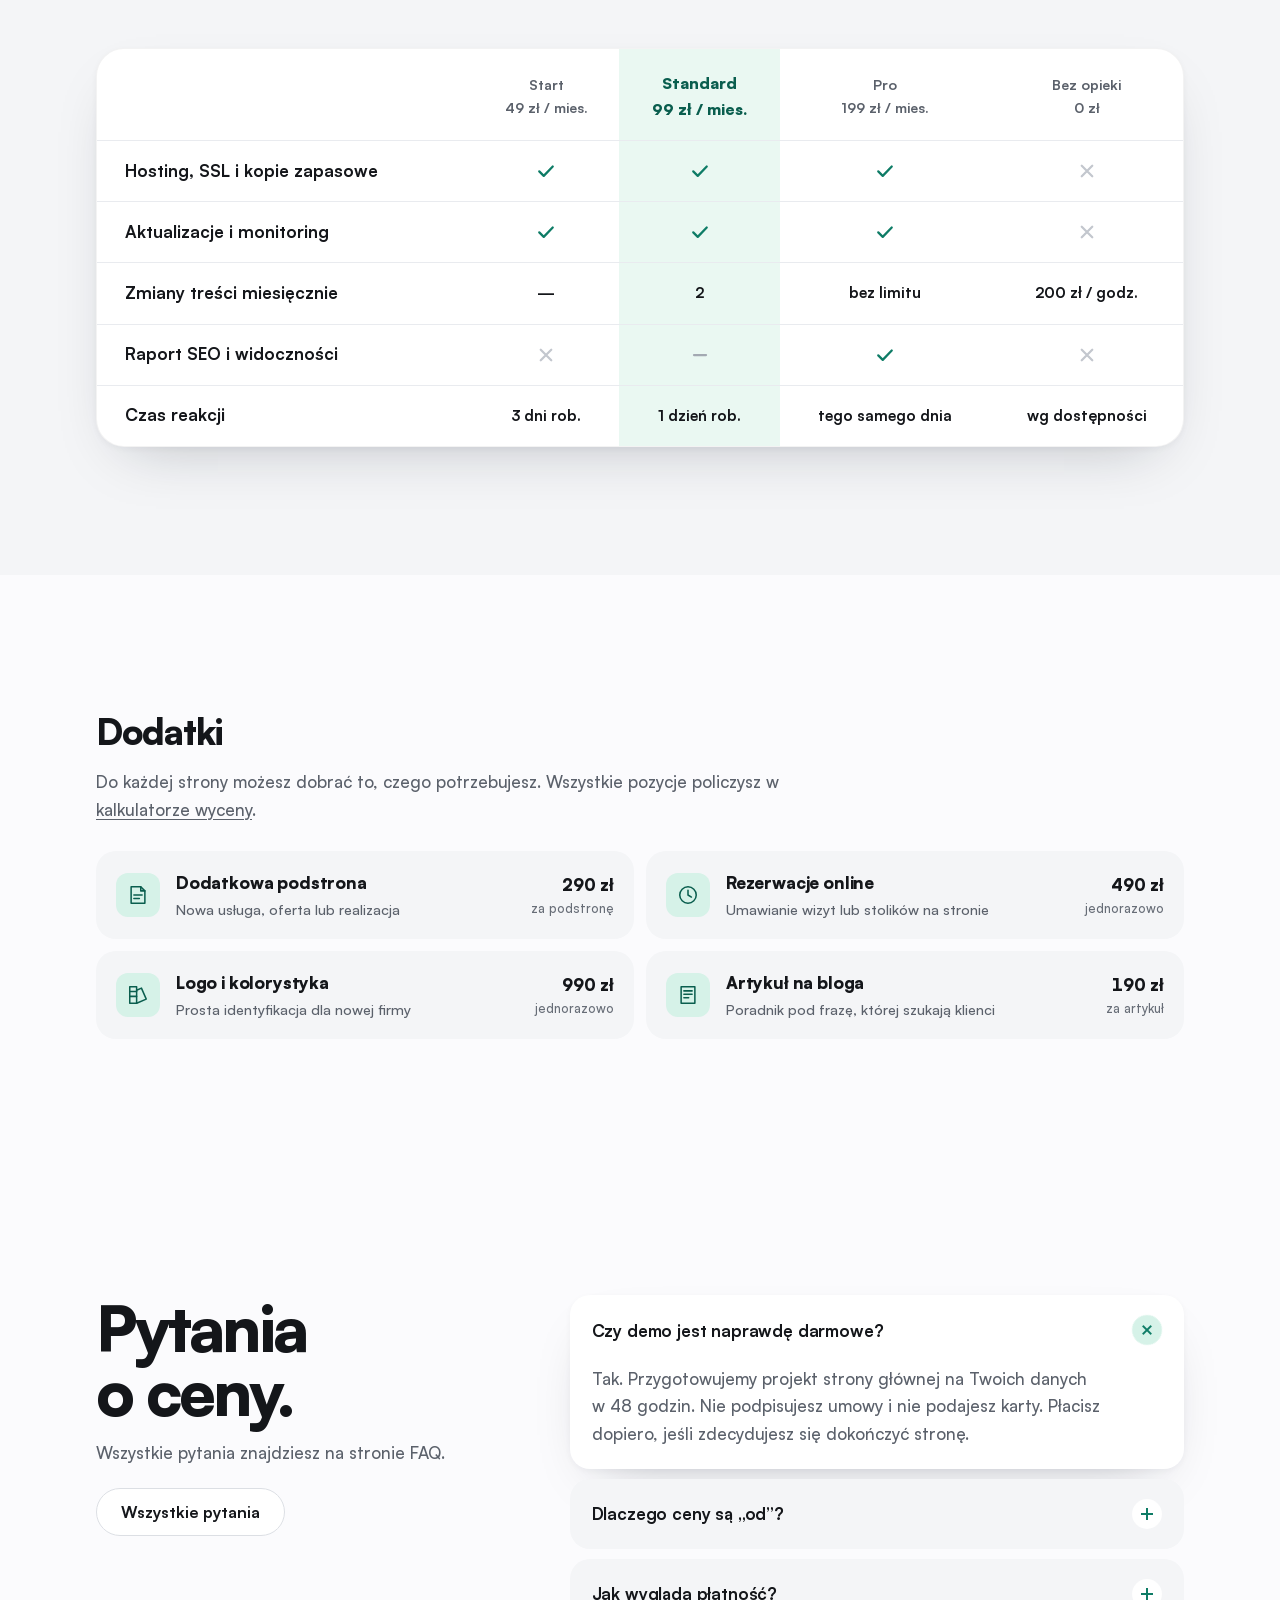
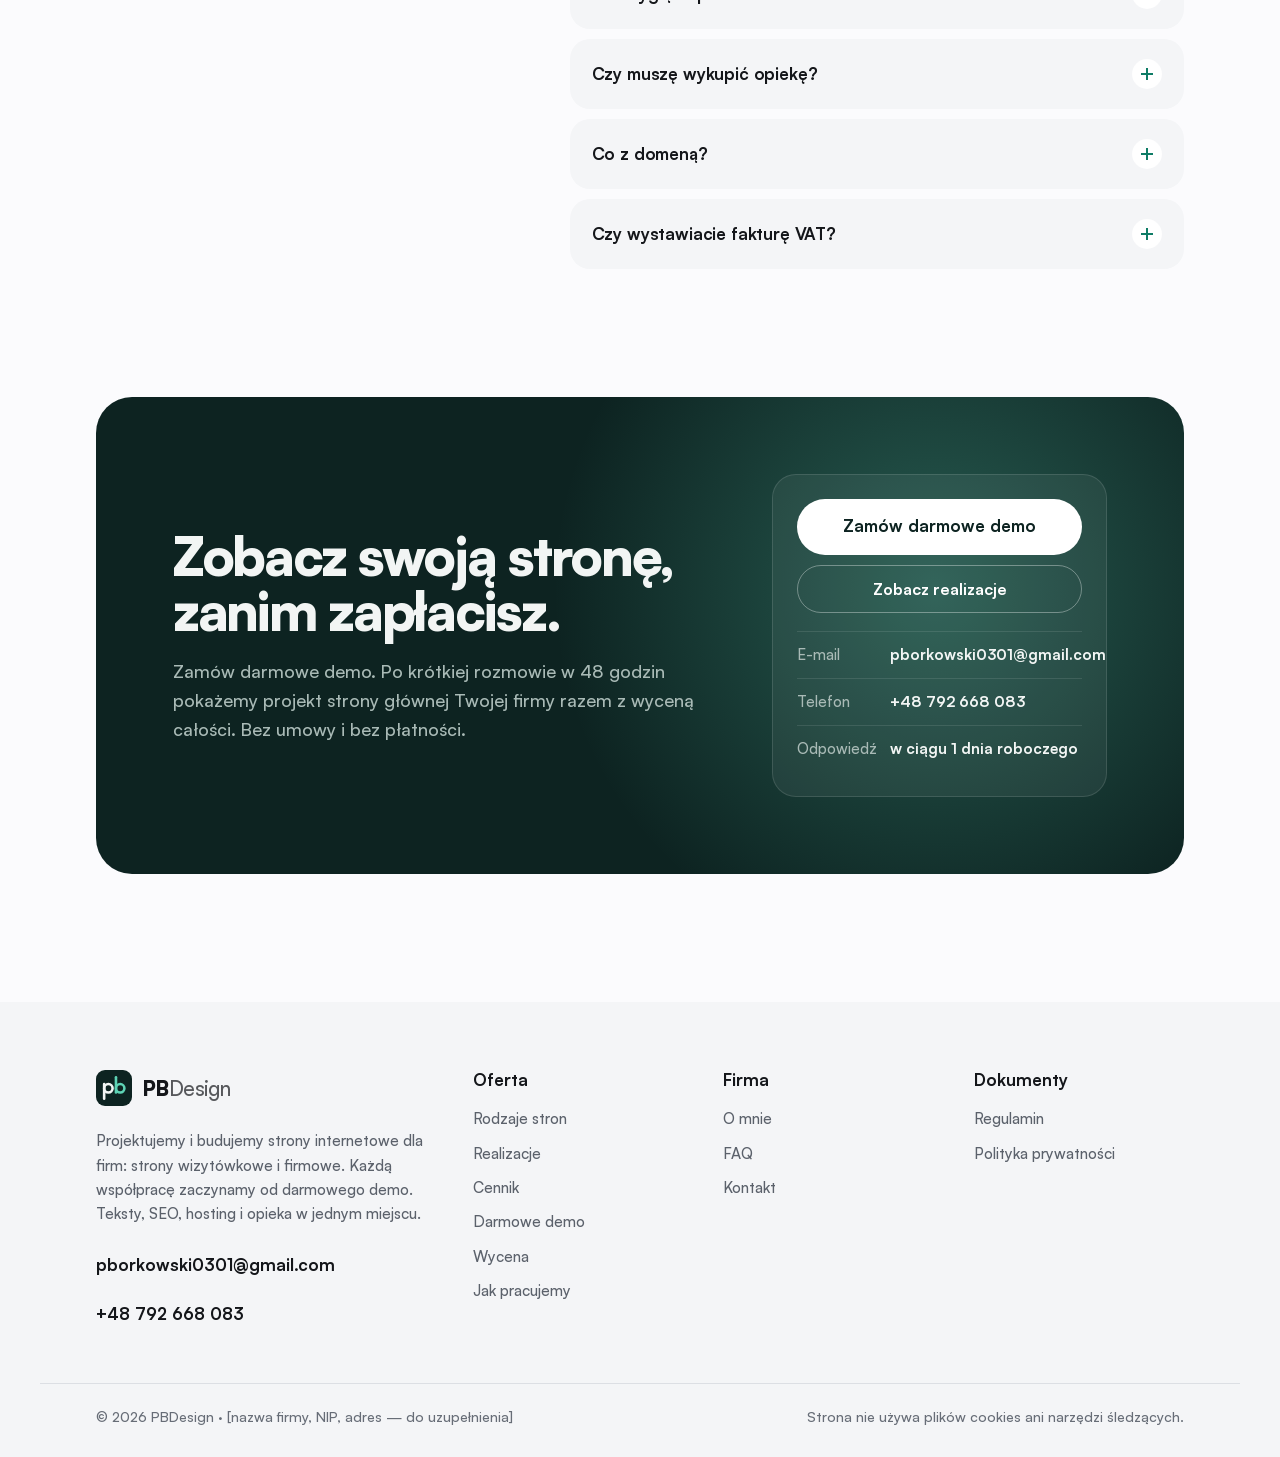
==== commit 289b430a: "Realizacje z podgladem, typografia bez wiszacych slow, info o darmowym demo" ====
--- a/cennik.html
+++ b/cennik.html
@@ -3,7 +3,7 @@
 <head>
 <meta charset="utf-8">
 <meta name="viewport" content="width=device-width, initial-scale=1">
-<title>Cennik — PBDesign | Darmowe demo, strona wizytówkowa i firmowa</title>
+<title>Cennik — PBDesign | Darmowe demo, strona wizytówkowa i&nbsp;firmowa</title>
 <meta name="description" content="Zacznij od darmowego demo strony głównej w 48 godzin. Strona wizytówkowa od 1 490 zł, strona firmowa od 2 990 zł netto. Teksty i SEO w cenie, hosting od 49 zł miesięcznie.">
 <link rel="canonical" href="https://borkowskiprzemo098.github.io/pbdesign/cennik.html">
 <meta name="theme-color" content="#FBFBFD">
@@ -73,7 +73,7 @@
       <a href="realizacje.html" data-nav="realizacje">Realizacje</a>
       <a href="cennik.html" data-nav="cennik" aria-current="page">Cennik</a>
       <a href="index.html#jak-pracujemy" data-nav="proces">Jak pracujemy</a>
-      <a href="o-mnie.html" data-nav="o-mnie">O mnie</a>
+      <a href="o-mnie.html" data-nav="o-mnie">O&nbsp;mnie</a>
       <a href="faq.html" data-nav="faq">FAQ</a>
       <a class="nav__cta" href="wycena.html#demo">Darmowe demo</a>
     </nav>
@@ -87,7 +87,7 @@
   <div class="hero__glow" aria-hidden="true"></div>
   <div class="wrap">
     <h1 id="price-h">Najpierw zobacz demo. Potem zdecyduj.</h1>
-    <p class="phero__lead">Każdą współpracę zaczynamy od darmowego demo: w 48 godzin przygotujemy projekt strony głównej Twojej firmy. Jeśli Ci się spodoba, kończymy stronę w wybranym pakiecie. Jeśli nie, nic nie płacisz.</p>
+    <p class="phero__lead">Każdą współpracę zaczynamy od darmowego demo: w&nbsp;48&nbsp;godzin przygotujemy projekt strony głównej Twojej firmy. Jeśli Ci się spodoba, kończymy stronę w&nbsp;wybranym pakiecie. Jeśli nie, nic nie płacisz.</p>
     <div class="hero__actions"><a class="pill pill--accent pill--lg" href="wycena.html#demo">Zamów darmowe demo</a><a class="textlink" href="wycena.html">Policz cenę strony <svg class="ic"><use href="#i-chev"/></svg></a></div>
   </div>
 </section>
@@ -96,29 +96,29 @@
   <div class="wrap">
     <h2 id="plans-h" class="sr">Rodzaje stron</h2>
     <div class="plans">
-      <article class="plan plan--demo"><span class="plan__badge plan__badge--free">Zacznij tutaj</span><h3>Darmowe demo</h3><p class="plan__for">Projekt strony głównej Twojej firmy, na Twoich danych. Zobaczysz efekt, zanim cokolwiek zapłacisz.</p><p class="plan__price"><b>0 zł</b><span>bez zobowiązań</span></p><ul><li>Gotowe w 48 godzin</li><li>Twoje teksty, zdjęcia i kolory</li><li>Podgląd na komputerze i telefonie</li><li>Krótka rozmowa o poprawkach</li><li>Bez umowy i bez płatności</li></ul><a class="pill pill--accent" href="wycena.html#demo">Zamów darmowe demo</a></article>
-      <article class="plan"><h3>Strona wizytówkowa</h3><p class="plan__for">Jedna dopracowana strona dla lokalu, gabinetu, rzemieślnika lub freelancera.</p><p class="plan__price"><b>od 1 490 zł</b><span>netto</span></p><ul><li>5–7 sekcji na jednej stronie</li><li>Teksty, projekt i SEO lokalne</li><li>Mapa, telefon i formularz</li><li>Gotowa w około tydzień od akceptacji demo</li><li>Domena podłączona za Ciebie</li></ul><a class="pill pill--ghost" href="wycena.html">Wyceń wizytówkę</a></article>
-      <article class="plan plan--hot plan--vid"><video class="plan__vid" muted loop playsinline preload="none" poster="assets/video/cards.jpg" aria-hidden="true"><source src="assets/video/cards.mp4" type="video/mp4"></video><span class="plan__badge">Najczęściej wybierana</span><h3>Strona firmowa</h3><p class="plan__for">Pełna strona z podstronami usług, która zbiera zapytania z Google.</p><p class="plan__price"><b>od 2 990 zł</b><span>netto</span></p><ul><li>Do 8 podstron w cenie</li><li>Usługi, cennik, galeria, kontakt</li><li>Rezerwacje lub formularz zapytań</li><li>Gotowa w 2–3 tygodnie od akceptacji demo</li><li>2 rundy poprawek projektu</li></ul><a class="pill pill--light" href="wycena.html">Wyceń stronę firmową</a></article>
+      <article class="plan plan--demo"><span class="plan__badge plan__badge--free">Zacznij tutaj</span><h3>Darmowe demo</h3><p class="plan__for">Projekt strony głównej Twojej firmy, na Twoich danych. Zobaczysz efekt, zanim cokolwiek zapłacisz.</p><p class="plan__price"><b>0&nbsp;zł</b><span>bez zobowiązań</span></p><ul><li>Gotowe w&nbsp;48&nbsp;godzin</li><li>Twoje teksty, zdjęcia i&nbsp;kolory</li><li>Podgląd na komputerze i&nbsp;telefonie</li><li>Krótka rozmowa o&nbsp;poprawkach</li><li>Bez umowy i&nbsp;bez płatności</li></ul><a class="pill pill--accent" href="wycena.html#demo">Zamów darmowe demo</a></article>
+      <article class="plan"><h3>Strona wizytówkowa</h3><p class="plan__for">Jedna dopracowana strona dla lokalu, gabinetu, rzemieślnika lub freelancera.</p><p class="plan__price"><b>od 1&nbsp;490&nbsp;zł</b><span>netto</span></p><ul><li>5–7&nbsp;sekcji na jednej stronie</li><li>Teksty, projekt i&nbsp;SEO lokalne</li><li>Mapa, telefon i&nbsp;formularz</li><li>Gotowa w&nbsp;około tydzień od akceptacji demo</li><li>Domena podłączona za Ciebie</li></ul><a class="pill pill--ghost" href="wycena.html">Wyceń wizytówkę</a></article>
+      <article class="plan plan--hot plan--vid"><video class="plan__vid" muted loop playsinline preload="none" poster="assets/video/cards.jpg" aria-hidden="true"><source src="assets/video/cards.mp4" type="video/mp4"></video><span class="plan__badge">Najczęściej wybierana</span><h3>Strona firmowa</h3><p class="plan__for">Pełna strona z&nbsp;podstronami usług, która zbiera zapytania z&nbsp;Google.</p><p class="plan__price"><b>od 2&nbsp;990&nbsp;zł</b><span>netto</span></p><ul><li>Do 8&nbsp;podstron w&nbsp;cenie</li><li>Usługi, cennik, galeria, kontakt</li><li>Rezerwacje lub formularz zapytań</li><li>Gotowa w&nbsp;2–3&nbsp;tygodnie od akceptacji demo</li><li>2 rundy poprawek projektu</li></ul><a class="pill pill--light" href="wycena.html">Wyceń stronę firmową</a></article>
     </div>
-    <p class="vat">Ceny netto, do których doliczamy 23% VAT. Demo jest bezpłatne. Za stronę płacisz w dwóch częściach: 50% po akceptacji demo, 50% po akceptacji gotowej strony.</p>
+    <p class="vat">Ceny netto, do których doliczamy 23% VAT. Demo jest bezpłatne. Za stronę płacisz w&nbsp;dwóch częściach: 50% po akceptacji demo, 50% po akceptacji gotowej strony.</p>
   </div>
 </section>
 
 <section class="sec sec--grey" aria-labelledby="care-h">
   <div class="wrap">
     <div class="head">
-      <h2 id="care-h">Hosting i opieka po starcie.</h2>
-      <p>Opcjonalnie. Strona działa szybko i bezpiecznie, a Ty nie musisz szukać informatyka, gdy chcesz coś zmienić. Umowa miesięczna, bez okresu minimalnego.</p>
+      <h2 id="care-h">Hosting i&nbsp;opieka po starcie.</h2>
+      <p>Opcjonalnie. Strona działa szybko i&nbsp;bezpiecznie, a&nbsp;Ty nie musisz szukać informatyka, gdy chcesz coś zmienić. Umowa miesięczna, bez okresu minimalnego.</p>
     </div>
     <div class="cmp-wrap" tabindex="0" role="region" aria-label="Porównanie pakietów opieki">
       <table class="cmp cmp--plans">
-        <thead><tr><th scope="col"><span class="sr">Co obejmuje</span></th><th scope="col">Start<br>49 zł / mies.</th><th scope="col" class="us">Standard<br>99 zł / mies.</th><th scope="col">Pro<br>199 zł / mies.</th><th scope="col">Bez opieki<br>0 zł</th></tr></thead>
+        <thead><tr><th scope="col"><span class="sr">Co obejmuje</span></th><th scope="col">Start<br>49&nbsp;zł / mies.</th><th scope="col" class="us">Standard<br>99&nbsp;zł / mies.</th><th scope="col">Pro<br>199&nbsp;zł / mies.</th><th scope="col">Bez opieki<br>0&nbsp;zł</th></tr></thead>
         <tbody>
-          <tr><th scope="row">Hosting, SSL i kopie zapasowe</th><td data-l="Start"><svg class="mk mk--yes" role="img" aria-label="tak"><use href="#i-yes"/></svg></td><td class="us" data-l="Standard"><svg class="mk mk--yes" role="img" aria-label="tak"><use href="#i-yes"/></svg></td><td data-l="Pro"><svg class="mk mk--yes" role="img" aria-label="tak"><use href="#i-yes"/></svg></td><td data-l="Bez opieki"><svg class="mk mk--no" role="img" aria-label="nie, przekazujemy pliki"><use href="#i-no"/></svg></td></tr>
-          <tr><th scope="row">Aktualizacje i monitoring</th><td data-l="Start"><svg class="mk mk--yes" role="img" aria-label="tak"><use href="#i-yes"/></svg></td><td class="us" data-l="Standard"><svg class="mk mk--yes" role="img" aria-label="tak"><use href="#i-yes"/></svg></td><td data-l="Pro"><svg class="mk mk--yes" role="img" aria-label="tak"><use href="#i-yes"/></svg></td><td data-l="Bez opieki"><svg class="mk mk--no" role="img" aria-label="nie"><use href="#i-no"/></svg></td></tr>
-          <tr><th scope="row">Zmiany treści miesięcznie</th><td data-l="Start">—</td><td class="us" data-l="Standard"><b>2</b></td><td data-l="Pro">bez limitu</td><td data-l="Bez opieki">200 zł / godz.</td></tr>
-          <tr><th scope="row">Raport SEO i widoczności</th><td data-l="Start"><svg class="mk mk--no" role="img" aria-label="nie"><use href="#i-no"/></svg></td><td class="us" data-l="Standard"><svg class="mk mk--part" role="img" aria-label="co kwartał"><use href="#i-part"/></svg></td><td data-l="Pro"><svg class="mk mk--yes" role="img" aria-label="co miesiąc"><use href="#i-yes"/></svg></td><td data-l="Bez opieki"><svg class="mk mk--no" role="img" aria-label="nie"><use href="#i-no"/></svg></td></tr>
-          <tr><th scope="row">Czas reakcji</th><td data-l="Start">3 dni rob.</td><td class="us" data-l="Standard">1 dzień rob.</td><td data-l="Pro">tego samego dnia</td><td data-l="Bez opieki">wg dostępności</td></tr>
+          <tr><th scope="row">Hosting, SSL i&nbsp;kopie zapasowe</th><td data-l="Start"><svg class="mk mk--yes" role="img" aria-label="tak"><use href="#i-yes"/></svg></td><td class="us" data-l="Standard"><svg class="mk mk--yes" role="img" aria-label="tak"><use href="#i-yes"/></svg></td><td data-l="Pro"><svg class="mk mk--yes" role="img" aria-label="tak"><use href="#i-yes"/></svg></td><td data-l="Bez opieki"><svg class="mk mk--no" role="img" aria-label="nie, przekazujemy pliki"><use href="#i-no"/></svg></td></tr>
+          <tr><th scope="row">Aktualizacje i&nbsp;monitoring</th><td data-l="Start"><svg class="mk mk--yes" role="img" aria-label="tak"><use href="#i-yes"/></svg></td><td class="us" data-l="Standard"><svg class="mk mk--yes" role="img" aria-label="tak"><use href="#i-yes"/></svg></td><td data-l="Pro"><svg class="mk mk--yes" role="img" aria-label="tak"><use href="#i-yes"/></svg></td><td data-l="Bez opieki"><svg class="mk mk--no" role="img" aria-label="nie"><use href="#i-no"/></svg></td></tr>
+          <tr><th scope="row">Zmiany treści miesięcznie</th><td data-l="Start">—</td><td class="us" data-l="Standard"><b>2</b></td><td data-l="Pro">bez limitu</td><td data-l="Bez opieki">200&nbsp;zł / godz.</td></tr>
+          <tr><th scope="row">Raport SEO i&nbsp;widoczności</th><td data-l="Start"><svg class="mk mk--no" role="img" aria-label="nie"><use href="#i-no"/></svg></td><td class="us" data-l="Standard"><svg class="mk mk--part" role="img" aria-label="co kwartał"><use href="#i-part"/></svg></td><td data-l="Pro"><svg class="mk mk--yes" role="img" aria-label="co miesiąc"><use href="#i-yes"/></svg></td><td data-l="Bez opieki"><svg class="mk mk--no" role="img" aria-label="nie"><use href="#i-no"/></svg></td></tr>
+          <tr><th scope="row">Czas reakcji</th><td data-l="Start">3&nbsp;dni rob.</td><td class="us" data-l="Standard">1&nbsp;dzień rob.</td><td data-l="Pro">tego samego dnia</td><td data-l="Bez opieki">wg dostępności</td></tr>
         </tbody>
       </table>
     </div>
@@ -128,12 +128,12 @@
 <section class="sec" aria-labelledby="add-h">
   <div class="wrap">
     <h2 id="add-h" class="sub-h">Dodatki</h2>
-    <p class="sub-p">Do każdej strony możesz dobrać to, czego potrzebujesz. Wszystkie pozycje policzysz w <a href="wycena.html">kalkulatorze wyceny</a>.</p>
+    <p class="sub-p">Do każdej strony możesz dobrać&nbsp;to, czego potrzebujesz. Wszystkie pozycje policzysz w <a href="wycena.html">kalkulatorze wyceny</a>.</p>
     <div class="addons">
-      <div class="addon addon--g"><span class="tile-ic"><svg class="ic"><use href="#i-cms"/></svg></span><div><h3>Dodatkowa podstrona</h3><p>Nowa usługa, oferta lub realizacja</p></div><b>290 zł<small>za podstronę</small></b></div>
-      <div class="addon addon--g"><span class="tile-ic"><svg class="ic"><use href="#i-clock"/></svg></span><div><h3>Rezerwacje online</h3><p>Umawianie wizyt lub stolików na stronie</p></div><b>490 zł<small>jednorazowo</small></b></div>
-      <div class="addon addon--g"><span class="tile-ic"><svg class="ic"><use href="#i-style"/></svg></span><div><h3>Logo i kolorystyka</h3><p>Prosta identyfikacja dla nowej firmy</p></div><b>990 zł<small>jednorazowo</small></b></div>
-      <div class="addon addon--g"><span class="tile-ic"><svg class="ic"><use href="#i-blog"/></svg></span><div><h3>Artykuł na bloga</h3><p>Poradnik pod frazę, której szukają klienci</p></div><b>190 zł<small>za artykuł</small></b></div>
+      <div class="addon addon--g"><span class="tile-ic"><svg class="ic"><use href="#i-cms"/></svg></span><div><h3>Dodatkowa podstrona</h3><p>Nowa usługa, oferta lub realizacja</p></div><b>290&nbsp;zł<small>za podstronę</small></b></div>
+      <div class="addon addon--g"><span class="tile-ic"><svg class="ic"><use href="#i-clock"/></svg></span><div><h3>Rezerwacje online</h3><p>Umawianie wizyt lub stolików na stronie</p></div><b>490&nbsp;zł<small>jednorazowo</small></b></div>
+      <div class="addon addon--g"><span class="tile-ic"><svg class="ic"><use href="#i-style"/></svg></span><div><h3>Logo i&nbsp;kolorystyka</h3><p>Prosta identyfikacja dla nowej firmy</p></div><b>990&nbsp;zł<small>jednorazowo</small></b></div>
+      <div class="addon addon--g"><span class="tile-ic"><svg class="ic"><use href="#i-blog"/></svg></span><div><h3>Artykuł na bloga</h3><p>Poradnik pod frazę, której szukają klienci</p></div><b>190&nbsp;zł<small>za artykuł</small></b></div>
     </div>
   </div>
 </section>
@@ -141,16 +141,16 @@
 <section class="sec" aria-labelledby="pfaq-h">
   <div class="wrap faq">
     <div class="faq__head">
-      <h2 id="pfaq-h">Pytania o ceny.</h2>
+      <h2 id="pfaq-h">Pytania o&nbsp;ceny.</h2>
       <p>Wszystkie pytania znajdziesz na stronie FAQ.</p>
       <a class="pill pill--ghost" href="faq.html">Wszystkie pytania</a>
     </div>
     <div class="faq__list">
-      <details open><summary>Czy demo jest naprawdę darmowe?</summary><p>Tak. Przygotowujemy projekt strony głównej na Twoich danych w 48 godzin. Nie podpisujesz umowy i nie podajesz karty. Płacisz dopiero, jeśli zdecydujesz się dokończyć stronę.</p></details>
-      <details><summary>Dlaczego ceny są „od”?</summary><p>Cena zależy od liczby podstron i funkcji. Dokładną kwotę podajemy w wycenie po krótkiej rozmowie i zapisujemy w umowie. Nie dopłacasz nic bez swojej zgody.</p></details>
+      <details open><summary>Czy demo jest naprawdę darmowe?</summary><p>Tak. Przygotowujemy projekt strony głównej na Twoich danych w&nbsp;48&nbsp;godzin. Nie podpisujesz umowy i&nbsp;nie podajesz karty. Płacisz dopiero, jeśli zdecydujesz się dokończyć stronę.</p></details>
+      <details><summary>Dlaczego ceny są „od”?</summary><p>Cena zależy od liczby podstron i&nbsp;funkcji. Dokładną kwotę podajemy w&nbsp;wycenie po krótkiej rozmowie i&nbsp;zapisujemy w&nbsp;umowie. Nie dopłacasz nic bez swojej zgody.</p></details>
       <details><summary>Jak wygląda płatność?</summary><p>50% przy podpisaniu umowy, 50% po akceptacji gotowej strony, przed publikacją.</p></details>
-      <details><summary>Czy muszę wykupić opiekę?</summary><p>Nie. Możesz przenieść stronę na własny hosting, przekażemy wszystkie pliki i dostępy.</p></details>
-      <details><summary>Co z domeną?</summary><p>Domena jest rejestrowana na Ciebie. Jeśli już ją masz, podłączymy ją. Nową pomożemy kupić; to zwykle kilkadziesiąt złotych rocznie.</p></details>
+      <details><summary>Czy muszę wykupić opiekę?</summary><p>Nie. Możesz przenieść stronę na własny hosting, przekażemy wszystkie pliki i&nbsp;dostępy.</p></details>
+      <details><summary>Co z&nbsp;domeną?</summary><p>Domena jest rejestrowana na Ciebie. Jeśli już ją masz, podłączymy&nbsp;ją. Nową pomożemy kupić; to zwykle kilkadziesiąt złotych rocznie.</p></details>
       <details><summary>Czy wystawiacie fakturę VAT?</summary><p>Tak, po każdej płatności.</p></details>
     </div>
   </div>
@@ -160,15 +160,15 @@
     <div class="cta">
       <div class="cta__copy">
         <h2 id="cta-h">Zobacz swoją stronę, zanim zapłacisz.</h2>
-        <p>Zamów darmowe demo. Po krótkiej rozmowie w 48 godzin pokażemy projekt strony głównej Twojej firmy razem z wyceną całości. Bez umowy i bez płatności.</p>
+        <p>Zamów darmowe demo. Po krótkiej rozmowie w&nbsp;48&nbsp;godzin pokażemy projekt strony głównej Twojej firmy razem z&nbsp;wyceną całości. Bez umowy i&nbsp;bez płatności.</p>
       </div>
       <div class="cta__card">
         <a class="pill pill--light pill--lg pill--block" href="wycena.html#demo">Zamów darmowe demo</a>
         <a class="pill pill--outline-light pill--block" href="realizacje.html">Zobacz realizacje</a>
         <dl>
           <div><dt>E-mail</dt><dd><a href="mailto:pborkowski0301@gmail.com">pborkowski0301@gmail.com</a></dd></div>
-          <div><dt>Telefon</dt><dd><a href="tel:+48792668083">+48 792 668 083</a></dd></div>
-          <div><dt>Odpowiedź</dt><dd>w ciągu 1 dnia roboczego</dd></div>
+          <div><dt>Telefon</dt><dd><a href="tel:+48792668083">+48&nbsp;792&nbsp;668&nbsp;083</a></dd></div>
+          <div><dt>Odpowiedź</dt><dd>w&nbsp;ciągu 1&nbsp;dnia roboczego</dd></div>
         </dl>
       </div>
     </div>
@@ -180,11 +180,11 @@
   <div class="wrap foot__grid">
     <div>
       <a class="brand" href="index.html"><svg class="brand__logo" aria-hidden="true"><use href="#logo-mark"/></svg><span class="brand__word">PB<span>Design</span></span></a>
-      <p class="foot__about">Projektujemy i budujemy strony internetowe dla firm: strony wizytówkowe i firmowe. Każdą współpracę zaczynamy od darmowego demo. Teksty, SEO, hosting i opieka w jednym miejscu.</p>
-      <p class="foot__contact"><a href="mailto:pborkowski0301@gmail.com">pborkowski0301@gmail.com</a><a href="tel:+48792668083">+48 792 668 083</a></p>
+      <p class="foot__about">Projektujemy i&nbsp;budujemy strony internetowe dla firm: strony wizytówkowe i&nbsp;firmowe. Każdą współpracę zaczynamy od darmowego demo. Teksty, SEO, hosting i&nbsp;opieka w&nbsp;jednym miejscu.</p>
+      <p class="foot__contact"><a href="mailto:pborkowski0301@gmail.com">pborkowski0301@gmail.com</a><a href="tel:+48792668083">+48&nbsp;792&nbsp;668&nbsp;083</a></p>
     </div>
     <nav aria-label="Oferta"><p class="foot__h">Oferta</p><a href="index.html#oferta">Rodzaje stron</a><a href="realizacje.html">Realizacje</a><a href="cennik.html">Cennik</a><a href="wycena.html#demo">Darmowe demo</a><a href="wycena.html">Wycena</a><a href="index.html#jak-pracujemy">Jak pracujemy</a></nav>
-    <nav aria-label="Firma"><p class="foot__h">Firma</p><a href="o-mnie.html">O mnie</a><a href="faq.html">FAQ</a><a href="#kontakt">Kontakt</a></nav>
+    <nav aria-label="Firma"><p class="foot__h">Firma</p><a href="o-mnie.html">O&nbsp;mnie</a><a href="faq.html">FAQ</a><a href="#kontakt">Kontakt</a></nav>
     <nav aria-label="Dokumenty"><p class="foot__h">Dokumenty</p><a href="regulamin.html">Regulamin</a><a href="polityka-prywatnosci.html">Polityka prywatności</a></nav>
   </div>
   <div class="wrap foot__legal"><span>© 2026 PBDesign · [nazwa firmy, NIP, adres — do uzupełnienia]</span><span>Strona nie używa plików cookies ani narzędzi śledzących.</span></div>
--- a/styles.css
+++ b/styles.css
@@ -1819,3 +1819,50 @@
 .tag--hot .ic{color:var(--accent-hi)}
 @media (max-width:640px){.cta__card dl div{grid-template-columns:1fr;gap:2px}.cta__card dd{overflow-wrap:normal;word-break:normal}}
 .vs__time h3{line-height:1.2}
+
+/* =================== Realizacje: siatka i podgląd =================== */
+.works{display:grid;grid-template-columns:repeat(3,minmax(0,1fr));gap:18px}
+.work{display:flex;flex-direction:column;text-align:left;font:inherit;color:inherit;background:#fff;border:0;border-radius:var(--r);box-shadow:var(--shadow);padding:0;overflow:hidden;cursor:pointer;transition:transform .35s var(--ease),box-shadow .35s var(--ease)}
+.work:hover{transform:translateY(-4px);box-shadow:var(--shadow-lg)}
+.work__shot{position:relative;display:block;aspect-ratio:3/2;overflow:hidden;background:var(--grey-2)}
+.work__shot img{width:100%;height:100%;object-fit:cover;object-position:top;transition:transform .8s var(--ease)}
+.work:hover .work__shot img{transform:scale(1.04)}
+.work__open{position:absolute;left:14px;bottom:14px;display:inline-flex;align-items:center;gap:8px;background:var(--dark);color:#fff;font-weight:700;font-size:.85rem;border-radius:99px;padding:9px 14px;opacity:0;transform:translateY(6px);transition:opacity .3s var(--ease),transform .3s var(--ease)}
+.work__open .ic{width:16px;height:16px;color:var(--accent-hi)}
+.work:hover .work__open,.work:focus-visible .work__open{opacity:1;transform:none}
+.work__body{display:grid;gap:4px;padding:18px 20px 20px}
+.work__body b{font-size:1.2rem;letter-spacing:-.02em}
+.work__body small{color:var(--ink-2);font-size:.9rem}
+.work__tags{display:flex;flex-wrap:wrap;gap:6px;margin-top:8px}
+.work__tags em{font-style:normal;font-size:.8rem;font-weight:700;background:var(--mint-2);color:var(--accent-deep);border-radius:99px;padding:5px 10px}
+.works__cta{display:flex;justify-content:space-between;align-items:center;gap:18px;flex-wrap:wrap;margin-top:28px;background:var(--mint-2);border-radius:var(--r);padding:clamp(20px,3vw,32px)}
+.viewer{width:min(1240px,100vw - 24px);height:min(920px,100dvh - 24px);max-width:none;max-height:none;padding:0;border:0;border-radius:24px;background:var(--grey);color:var(--ink);overflow:hidden}
+.viewer[open]{display:flex;flex-direction:column;animation:panelIn .3s var(--ease) both}
+.viewer::backdrop{background:rgba(13,35,33,.6);-webkit-backdrop-filter:blur(6px);backdrop-filter:blur(6px)}
+.viewer__top{display:flex;align-items:center;gap:14px;flex-wrap:wrap;padding:14px 16px;background:#fff;border-bottom:1px solid var(--grey-2)}
+.viewer__info{margin-right:auto;min-width:0}
+.viewer__info h2{font-size:1.15rem;letter-spacing:-.02em}
+.viewer__info p{font-size:.85rem;color:var(--ink-2)}
+.viewer__nav{display:flex;gap:6px}
+.vbtn{display:grid;place-items:center;width:40px;height:40px;border-radius:12px;border:1px solid var(--grey-2);background:#fff;cursor:pointer;color:var(--ink)}
+.vbtn:hover{border-color:var(--accent)}
+.vbtn[data-vgo="-1"] .ic{transform:rotate(180deg)}
+.vbtn--x{background:var(--dark);color:#fff;border-color:var(--dark)}
+.viewer__stage{flex:1;min-height:0;display:flex;justify-content:center;padding:16px}
+.viewer__frame{display:flex;flex-direction:column;width:100%;max-width:1100px;min-height:0;background:#fff;border-radius:16px;overflow:hidden;box-shadow:var(--shadow)}
+.viewer__frame--m{max-width:400px;border-radius:30px;border:8px solid #0B1513}
+.viewer__frame--m .browser__bar{display:none}
+.viewer__scroll{flex:1;min-height:0;overflow-y:auto;overscroll-behavior:contain}
+.viewer__scroll img{display:block;width:100%;height:auto}
+@media (max-width:900px){.works{grid-template-columns:repeat(2,minmax(0,1fr))}}
+@media (max-width:640px){.works{grid-template-columns:1fr}.work__open{opacity:1;transform:none}.viewer{width:100vw;height:100dvh;border-radius:0}.viewer__stage{padding:8px}.viewer__top{padding:10px 12px;gap:8px}.viewer__info{flex-basis:100%}}
+
+/* typografia: bez wiszących słów, e-mail w jednym kawałku */
+p,li,dd,figcaption,small,summary,.lead{text-wrap:pretty}
+h1,h2,h3,h4{text-wrap:balance}
+a[href^="mailto:"]{white-space:nowrap;overflow-wrap:normal;word-break:keep-all}
+.cta__card dd,.foot__contact a{overflow-wrap:normal}
+.hero__demo{display:inline-flex;align-items:center;gap:12px;margin:22px auto 0;padding:12px 20px 12px 14px;background:#fff;border:2px solid var(--accent);border-radius:99px;box-shadow:0 12px 30px -16px rgba(14,124,102,.55);font-size:1.02rem;color:var(--ink-2);text-align:left;max-width:100%}
+.hero__demo .ic{flex:none;width:34px;height:34px;padding:7px;border-radius:50%;background:var(--accent);color:#fff;stroke-width:2.4}
+.hero__demo b{color:var(--ink)}
+@media (max-width:640px){.hero__demo{border-radius:20px;font-size:.95rem;align-items:flex-start}}
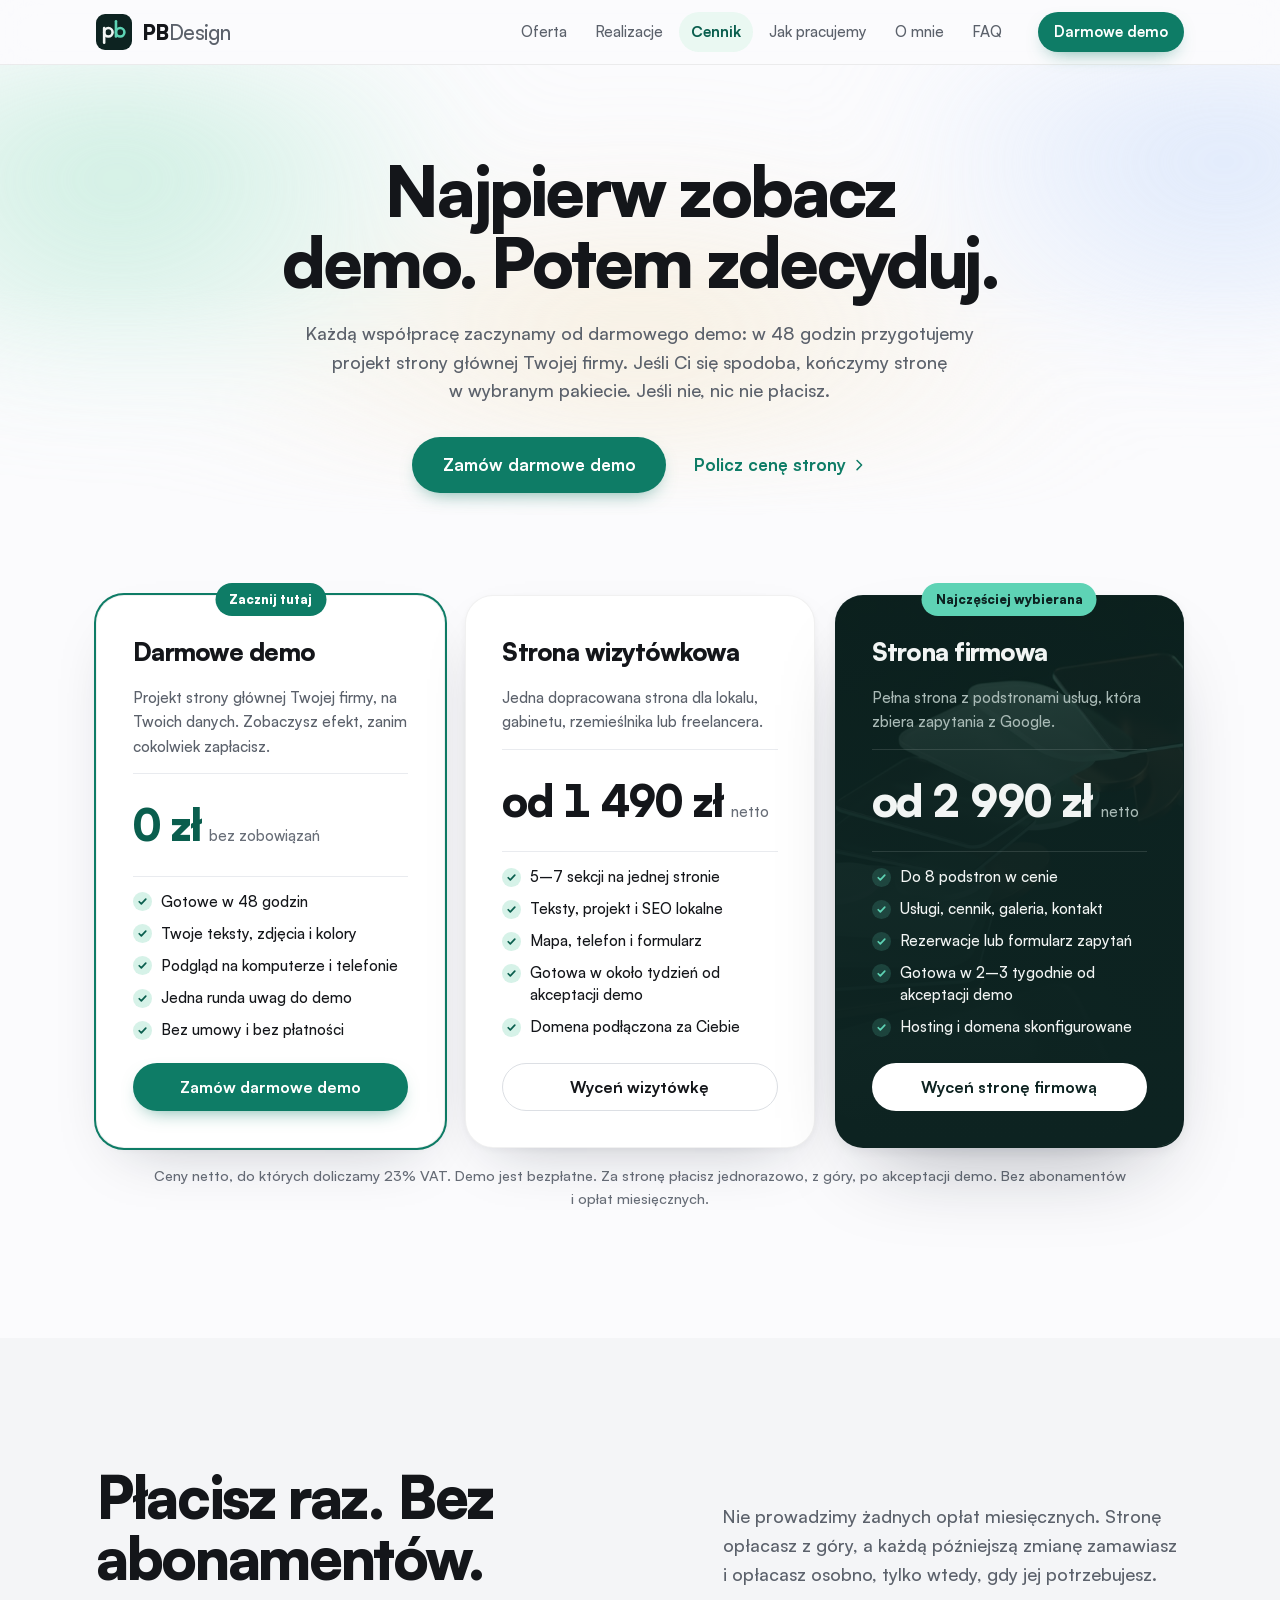
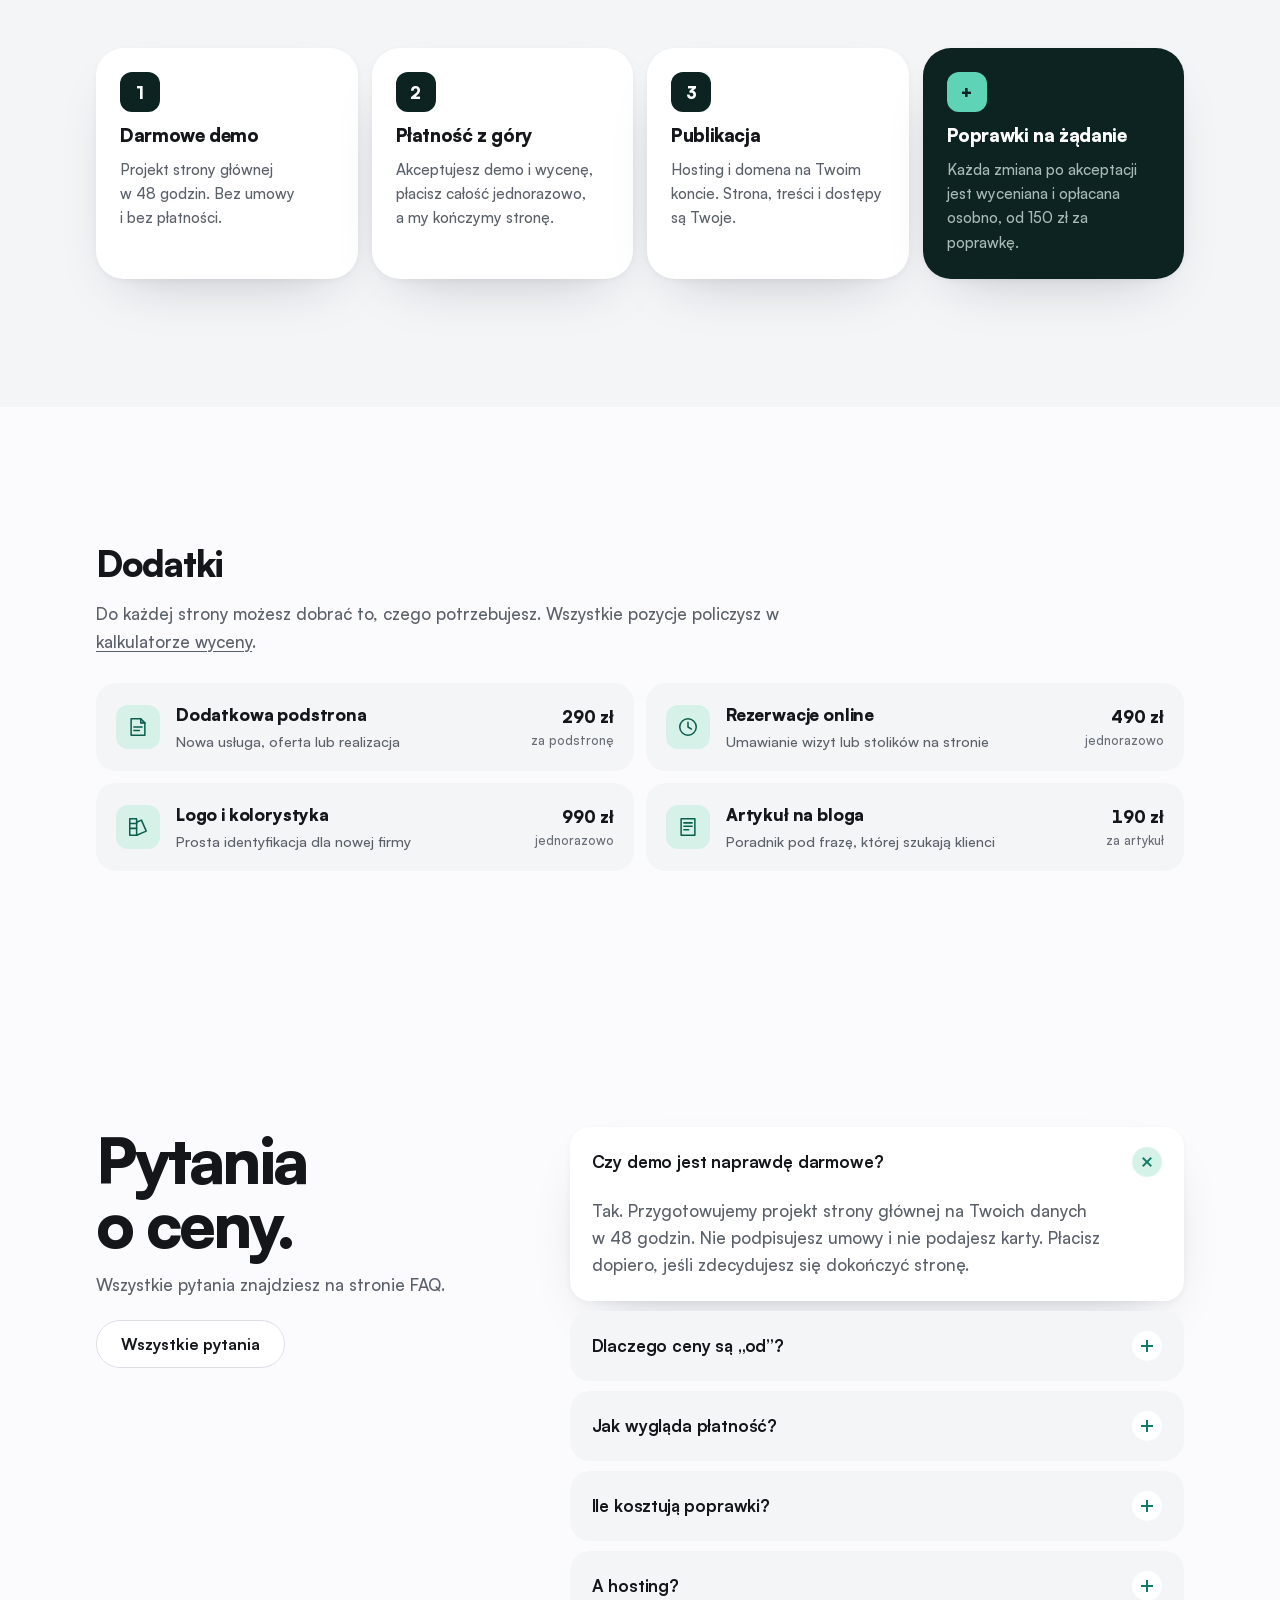
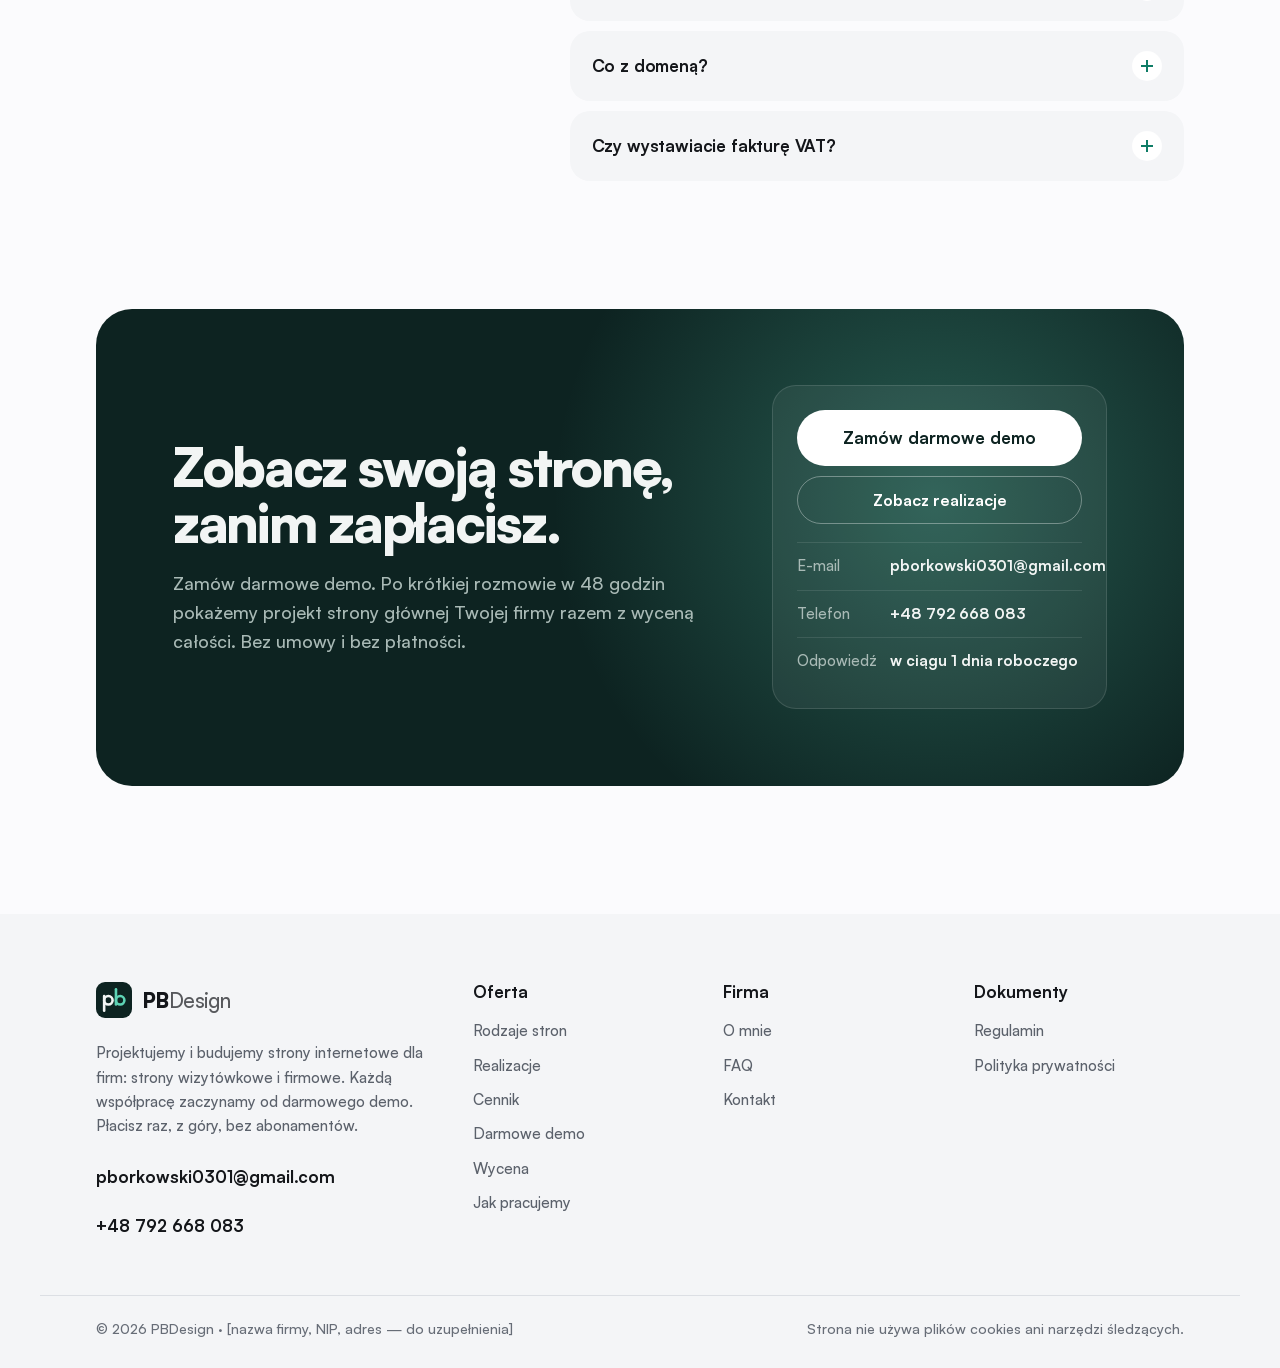
==== commit acc4ab18: "Bez abonamentow: platnosc z gory, poprawki platne osobno" ====
--- a/cennik.html
+++ b/cennik.html
@@ -4,13 +4,13 @@
 <meta charset="utf-8">
 <meta name="viewport" content="width=device-width, initial-scale=1">
 <title>Cennik — PBDesign | Darmowe demo, strona wizytówkowa i&nbsp;firmowa</title>
-<meta name="description" content="Zacznij od darmowego demo strony głównej w 48 godzin. Strona wizytówkowa od 1 490 zł, strona firmowa od 2 990 zł netto. Teksty i SEO w cenie, hosting od 49 zł miesięcznie.">
+<meta name="description" content="Zacznij od darmowego demo strony głównej w 48 godzin. Strona wizytówkowa od 1 490 zł, strona firmowa od 2 990 zł netto, płatne jednorazowo z góry. Bez abonamentów.">
 <link rel="canonical" href="https://borkowskiprzemo098.github.io/pbdesign/cennik.html">
 <meta name="theme-color" content="#FBFBFD">
 <meta property="og:type" content="website">
 <meta property="og:locale" content="pl_PL">
 <meta property="og:title" content="Cennik — PBDesign | Darmowe demo, strona wizytówkowa i firmowa">
-<meta property="og:description" content="Zacznij od darmowego demo strony głównej w 48 godzin. Strona wizytówkowa od 1 490 zł, strona firmowa od 2 990 zł netto. Teksty i SEO w cenie, hosting od 49 zł miesięcznie.">
+<meta property="og:description" content="Zacznij od darmowego demo strony głównej w 48 godzin. Strona wizytówkowa od 1 490 zł, strona firmowa od 2 990 zł netto, płatne jednorazowo z góry. Bez abonamentów.">
 <meta property="og:image" content="https://borkowskiprzemo098.github.io/pbdesign/assets/og.jpg">
 <link rel="icon" href="assets/favicon.svg" type="image/svg+xml">
 <link rel="preload" href="assets/fonts/satoshi-900.woff2" as="font" type="font/woff2" crossorigin>
@@ -96,31 +96,25 @@
   <div class="wrap">
     <h2 id="plans-h" class="sr">Rodzaje stron</h2>
     <div class="plans">
-      <article class="plan plan--demo"><span class="plan__badge plan__badge--free">Zacznij tutaj</span><h3>Darmowe demo</h3><p class="plan__for">Projekt strony głównej Twojej firmy, na Twoich danych. Zobaczysz efekt, zanim cokolwiek zapłacisz.</p><p class="plan__price"><b>0&nbsp;zł</b><span>bez zobowiązań</span></p><ul><li>Gotowe w&nbsp;48&nbsp;godzin</li><li>Twoje teksty, zdjęcia i&nbsp;kolory</li><li>Podgląd na komputerze i&nbsp;telefonie</li><li>Krótka rozmowa o&nbsp;poprawkach</li><li>Bez umowy i&nbsp;bez płatności</li></ul><a class="pill pill--accent" href="wycena.html#demo">Zamów darmowe demo</a></article>
+      <article class="plan plan--demo"><span class="plan__badge plan__badge--free">Zacznij tutaj</span><h3>Darmowe demo</h3><p class="plan__for">Projekt strony głównej Twojej firmy, na Twoich danych. Zobaczysz efekt, zanim cokolwiek zapłacisz.</p><p class="plan__price"><b>0&nbsp;zł</b><span>bez zobowiązań</span></p><ul><li>Gotowe w&nbsp;48&nbsp;godzin</li><li>Twoje teksty, zdjęcia i&nbsp;kolory</li><li>Podgląd na komputerze i&nbsp;telefonie</li><li>Jedna runda uwag do demo</li><li>Bez umowy i&nbsp;bez płatności</li></ul><a class="pill pill--accent" href="wycena.html#demo">Zamów darmowe demo</a></article>
       <article class="plan"><h3>Strona wizytówkowa</h3><p class="plan__for">Jedna dopracowana strona dla lokalu, gabinetu, rzemieślnika lub freelancera.</p><p class="plan__price"><b>od 1&nbsp;490&nbsp;zł</b><span>netto</span></p><ul><li>5–7&nbsp;sekcji na jednej stronie</li><li>Teksty, projekt i&nbsp;SEO lokalne</li><li>Mapa, telefon i&nbsp;formularz</li><li>Gotowa w&nbsp;około tydzień od akceptacji demo</li><li>Domena podłączona za Ciebie</li></ul><a class="pill pill--ghost" href="wycena.html">Wyceń wizytówkę</a></article>
-      <article class="plan plan--hot plan--vid"><video class="plan__vid" muted loop playsinline preload="none" poster="assets/video/cards.jpg" aria-hidden="true"><source src="assets/video/cards.mp4" type="video/mp4"></video><span class="plan__badge">Najczęściej wybierana</span><h3>Strona firmowa</h3><p class="plan__for">Pełna strona z&nbsp;podstronami usług, która zbiera zapytania z&nbsp;Google.</p><p class="plan__price"><b>od 2&nbsp;990&nbsp;zł</b><span>netto</span></p><ul><li>Do 8&nbsp;podstron w&nbsp;cenie</li><li>Usługi, cennik, galeria, kontakt</li><li>Rezerwacje lub formularz zapytań</li><li>Gotowa w&nbsp;2–3&nbsp;tygodnie od akceptacji demo</li><li>2 rundy poprawek projektu</li></ul><a class="pill pill--light" href="wycena.html">Wyceń stronę firmową</a></article>
+      <article class="plan plan--hot plan--vid"><video class="plan__vid" muted loop playsinline preload="none" poster="assets/video/cards.jpg" aria-hidden="true"><source src="assets/video/cards.mp4" type="video/mp4"></video><span class="plan__badge">Najczęściej wybierana</span><h3>Strona firmowa</h3><p class="plan__for">Pełna strona z&nbsp;podstronami usług, która zbiera zapytania z&nbsp;Google.</p><p class="plan__price"><b>od 2&nbsp;990&nbsp;zł</b><span>netto</span></p><ul><li>Do 8&nbsp;podstron w&nbsp;cenie</li><li>Usługi, cennik, galeria, kontakt</li><li>Rezerwacje lub formularz zapytań</li><li>Gotowa w&nbsp;2–3&nbsp;tygodnie od akceptacji demo</li><li>Hosting i&nbsp;domena skonfigurowane</li></ul><a class="pill pill--light" href="wycena.html">Wyceń stronę firmową</a></article>
     </div>
-    <p class="vat">Ceny netto, do których doliczamy 23% VAT. Demo jest bezpłatne. Za stronę płacisz w&nbsp;dwóch częściach: 50% po akceptacji demo, 50% po akceptacji gotowej strony.</p>
+    <p class="vat">Ceny netto, do których doliczamy 23% VAT. Demo jest bezpłatne. Za stronę płacisz jednorazowo, z&nbsp;góry, po akceptacji demo. Bez abonamentów i&nbsp;opłat miesięcznych.</p>
   </div>
 </section>
 
 <section class="sec sec--grey" aria-labelledby="care-h">
   <div class="wrap">
     <div class="head">
-      <h2 id="care-h">Hosting i&nbsp;opieka po starcie.</h2>
-      <p>Opcjonalnie. Strona działa szybko i&nbsp;bezpiecznie, a&nbsp;Ty nie musisz szukać informatyka, gdy chcesz coś zmienić. Umowa miesięczna, bez okresu minimalnego.</p>
+      <h2 id="care-h">Płacisz raz. Bez abonamentów.</h2>
+      <p>Nie prowadzimy żadnych opłat miesięcznych. Stronę opłacasz z&nbsp;góry, a&nbsp;każdą późniejszą zmianę zamawiasz i&nbsp;opłacasz osobno, tylko wtedy, gdy jej potrzebujesz.</p>
     </div>
-    <div class="cmp-wrap" tabindex="0" role="region" aria-label="Porównanie pakietów opieki">
-      <table class="cmp cmp--plans">
-        <thead><tr><th scope="col"><span class="sr">Co obejmuje</span></th><th scope="col">Start<br>49&nbsp;zł / mies.</th><th scope="col" class="us">Standard<br>99&nbsp;zł / mies.</th><th scope="col">Pro<br>199&nbsp;zł / mies.</th><th scope="col">Bez opieki<br>0&nbsp;zł</th></tr></thead>
-        <tbody>
-          <tr><th scope="row">Hosting, SSL i&nbsp;kopie zapasowe</th><td data-l="Start"><svg class="mk mk--yes" role="img" aria-label="tak"><use href="#i-yes"/></svg></td><td class="us" data-l="Standard"><svg class="mk mk--yes" role="img" aria-label="tak"><use href="#i-yes"/></svg></td><td data-l="Pro"><svg class="mk mk--yes" role="img" aria-label="tak"><use href="#i-yes"/></svg></td><td data-l="Bez opieki"><svg class="mk mk--no" role="img" aria-label="nie, przekazujemy pliki"><use href="#i-no"/></svg></td></tr>
-          <tr><th scope="row">Aktualizacje i&nbsp;monitoring</th><td data-l="Start"><svg class="mk mk--yes" role="img" aria-label="tak"><use href="#i-yes"/></svg></td><td class="us" data-l="Standard"><svg class="mk mk--yes" role="img" aria-label="tak"><use href="#i-yes"/></svg></td><td data-l="Pro"><svg class="mk mk--yes" role="img" aria-label="tak"><use href="#i-yes"/></svg></td><td data-l="Bez opieki"><svg class="mk mk--no" role="img" aria-label="nie"><use href="#i-no"/></svg></td></tr>
-          <tr><th scope="row">Zmiany treści miesięcznie</th><td data-l="Start">—</td><td class="us" data-l="Standard"><b>2</b></td><td data-l="Pro">bez limitu</td><td data-l="Bez opieki">200&nbsp;zł / godz.</td></tr>
-          <tr><th scope="row">Raport SEO i&nbsp;widoczności</th><td data-l="Start"><svg class="mk mk--no" role="img" aria-label="nie"><use href="#i-no"/></svg></td><td class="us" data-l="Standard"><svg class="mk mk--part" role="img" aria-label="co kwartał"><use href="#i-part"/></svg></td><td data-l="Pro"><svg class="mk mk--yes" role="img" aria-label="co miesiąc"><use href="#i-yes"/></svg></td><td data-l="Bez opieki"><svg class="mk mk--no" role="img" aria-label="nie"><use href="#i-no"/></svg></td></tr>
-          <tr><th scope="row">Czas reakcji</th><td data-l="Start">3&nbsp;dni rob.</td><td class="us" data-l="Standard">1&nbsp;dzień rob.</td><td data-l="Pro">tego samego dnia</td><td data-l="Bez opieki">wg dostępności</td></tr>
-        </tbody>
-      </table>
+    <div class="paygrid">
+      <article class="payc"><span class="payc__n">1</span><h3>Darmowe demo</h3><p>Projekt strony głównej w&nbsp;48&nbsp;godzin. Bez umowy i&nbsp;bez płatności.</p></article>
+      <article class="payc"><span class="payc__n">2</span><h3>Płatność z&nbsp;góry</h3><p>Akceptujesz demo i&nbsp;wycenę, płacisz całość jednorazowo, a&nbsp;my kończymy stronę.</p></article>
+      <article class="payc"><span class="payc__n">3</span><h3>Publikacja</h3><p>Hosting i&nbsp;domena na Twoim koncie. Strona, treści i&nbsp;dostępy są Twoje.</p></article>
+      <article class="payc payc--accent"><span class="payc__n">+</span><h3>Poprawki na żądanie</h3><p>Każda zmiana po akceptacji jest wyceniana i&nbsp;opłacana osobno, od 150&nbsp;zł za poprawkę.</p></article>
     </div>
   </div>
 </section>
@@ -148,8 +142,9 @@
     <div class="faq__list">
       <details open><summary>Czy demo jest naprawdę darmowe?</summary><p>Tak. Przygotowujemy projekt strony głównej na Twoich danych w&nbsp;48&nbsp;godzin. Nie podpisujesz umowy i&nbsp;nie podajesz karty. Płacisz dopiero, jeśli zdecydujesz się dokończyć stronę.</p></details>
       <details><summary>Dlaczego ceny są „od”?</summary><p>Cena zależy od liczby podstron i&nbsp;funkcji. Dokładną kwotę podajemy w&nbsp;wycenie po krótkiej rozmowie i&nbsp;zapisujemy w&nbsp;umowie. Nie dopłacasz nic bez swojej zgody.</p></details>
-      <details><summary>Jak wygląda płatność?</summary><p>50% przy podpisaniu umowy, 50% po akceptacji gotowej strony, przed publikacją.</p></details>
-      <details><summary>Czy muszę wykupić opiekę?</summary><p>Nie. Możesz przenieść stronę na własny hosting, przekażemy wszystkie pliki i&nbsp;dostępy.</p></details>
+      <details><summary>Jak wygląda płatność?</summary><p>Jednorazowo, z&nbsp;góry: po akceptacji demo i&nbsp;wyceny płacisz całość, a&nbsp;my kończymy stronę. Nie ma żadnych opłat miesięcznych.</p></details>
+      <details><summary>Ile kosztują poprawki?</summary><p>Każda poprawka po akceptacji projektu jest wyceniana osobno, od 150&nbsp;zł netto. Przed zleceniem zawsze znasz cenę.</p></details>
+      <details><summary>A&nbsp;hosting?</summary><p>Konfigurujemy hosting i&nbsp;domenę na Twoim koncie. Płacisz dostawcy bezpośrednio, zwykle kilkanaście złotych miesięcznie, bez pośrednictwa i&nbsp;abonamentu u&nbsp;nas.</p></details>
       <details><summary>Co z&nbsp;domeną?</summary><p>Domena jest rejestrowana na Ciebie. Jeśli już ją masz, podłączymy&nbsp;ją. Nową pomożemy kupić; to zwykle kilkadziesiąt złotych rocznie.</p></details>
       <details><summary>Czy wystawiacie fakturę VAT?</summary><p>Tak, po każdej płatności.</p></details>
     </div>
@@ -180,7 +175,7 @@
   <div class="wrap foot__grid">
     <div>
       <a class="brand" href="index.html"><svg class="brand__logo" aria-hidden="true"><use href="#logo-mark"/></svg><span class="brand__word">PB<span>Design</span></span></a>
-      <p class="foot__about">Projektujemy i&nbsp;budujemy strony internetowe dla firm: strony wizytówkowe i&nbsp;firmowe. Każdą współpracę zaczynamy od darmowego demo. Teksty, SEO, hosting i&nbsp;opieka w&nbsp;jednym miejscu.</p>
+      <p class="foot__about">Projektujemy i&nbsp;budujemy strony internetowe dla firm: strony wizytówkowe i&nbsp;firmowe. Każdą współpracę zaczynamy od darmowego demo. Płacisz raz, z&nbsp;góry, bez abonamentów.</p>
       <p class="foot__contact"><a href="mailto:pborkowski0301@gmail.com">pborkowski0301@gmail.com</a><a href="tel:+48792668083">+48&nbsp;792&nbsp;668&nbsp;083</a></p>
     </div>
     <nav aria-label="Oferta"><p class="foot__h">Oferta</p><a href="index.html#oferta">Rodzaje stron</a><a href="realizacje.html">Realizacje</a><a href="cennik.html">Cennik</a><a href="wycena.html#demo">Darmowe demo</a><a href="wycena.html">Wycena</a><a href="index.html#jak-pracujemy">Jak pracujemy</a></nav>
--- a/styles.css
+++ b/styles.css
@@ -1866,3 +1866,17 @@
 .hero__demo .ic{flex:none;width:34px;height:34px;padding:7px;border-radius:50%;background:var(--accent);color:#fff;stroke-width:2.4}
 .hero__demo b{color:var(--ink)}
 @media (max-width:640px){.hero__demo{border-radius:20px;font-size:.95rem;align-items:flex-start}}
+.hero__sub{margin:14px auto 0;font:900 clamp(1.45rem,3.2vw,2.5rem)/1.12 var(--f);letter-spacing:-.035em;color:var(--ink);text-wrap:balance}
+.hero__sub mark{background:linear-gradient(transparent 58%,var(--mint) 58%);color:var(--accent-deep);padding:0 .08em;border-radius:4px}
+
+/* Cennik: płatność bez abonamentu */
+.paygrid{display:grid;grid-template-columns:repeat(4,minmax(0,1fr));gap:14px}
+.payc{background:#fff;border-radius:var(--r);box-shadow:var(--shadow);padding:24px;display:grid;gap:8px;align-content:start}
+.payc h3{font-size:1.15rem;letter-spacing:-.02em}
+.payc p{color:var(--ink-2);font-size:.95rem}
+.payc__n{display:grid;place-items:center;width:40px;height:40px;border-radius:12px;background:var(--dark);color:#fff;font-weight:900}
+.payc--accent{background:var(--dark);color:var(--on-dark-2)}
+.payc--accent h3{color:#fff}.payc--accent p{color:var(--on-dark-2)}
+.payc--accent .payc__n{background:var(--accent-hi);color:var(--dark)}
+@media (max-width:900px){.paygrid{grid-template-columns:repeat(2,minmax(0,1fr))}}
+@media (max-width:640px){.paygrid{grid-template-columns:1fr}}
